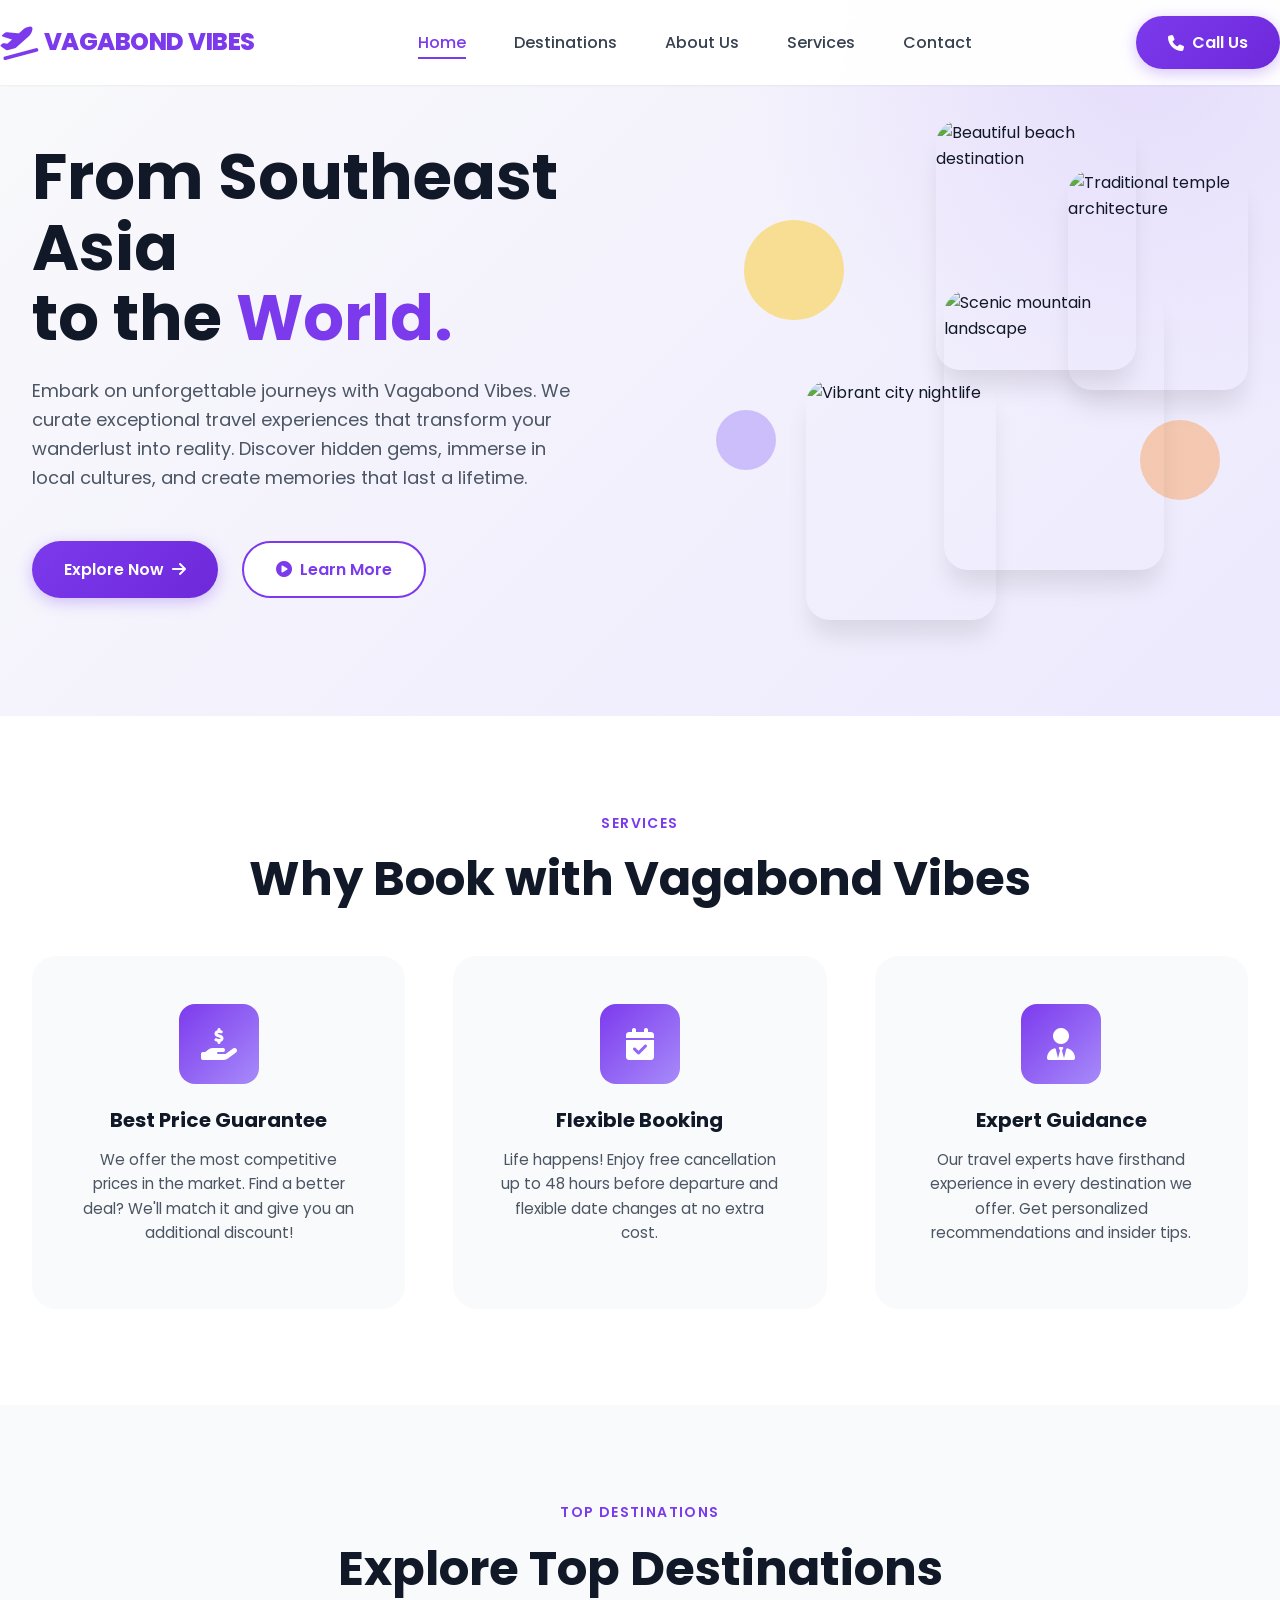
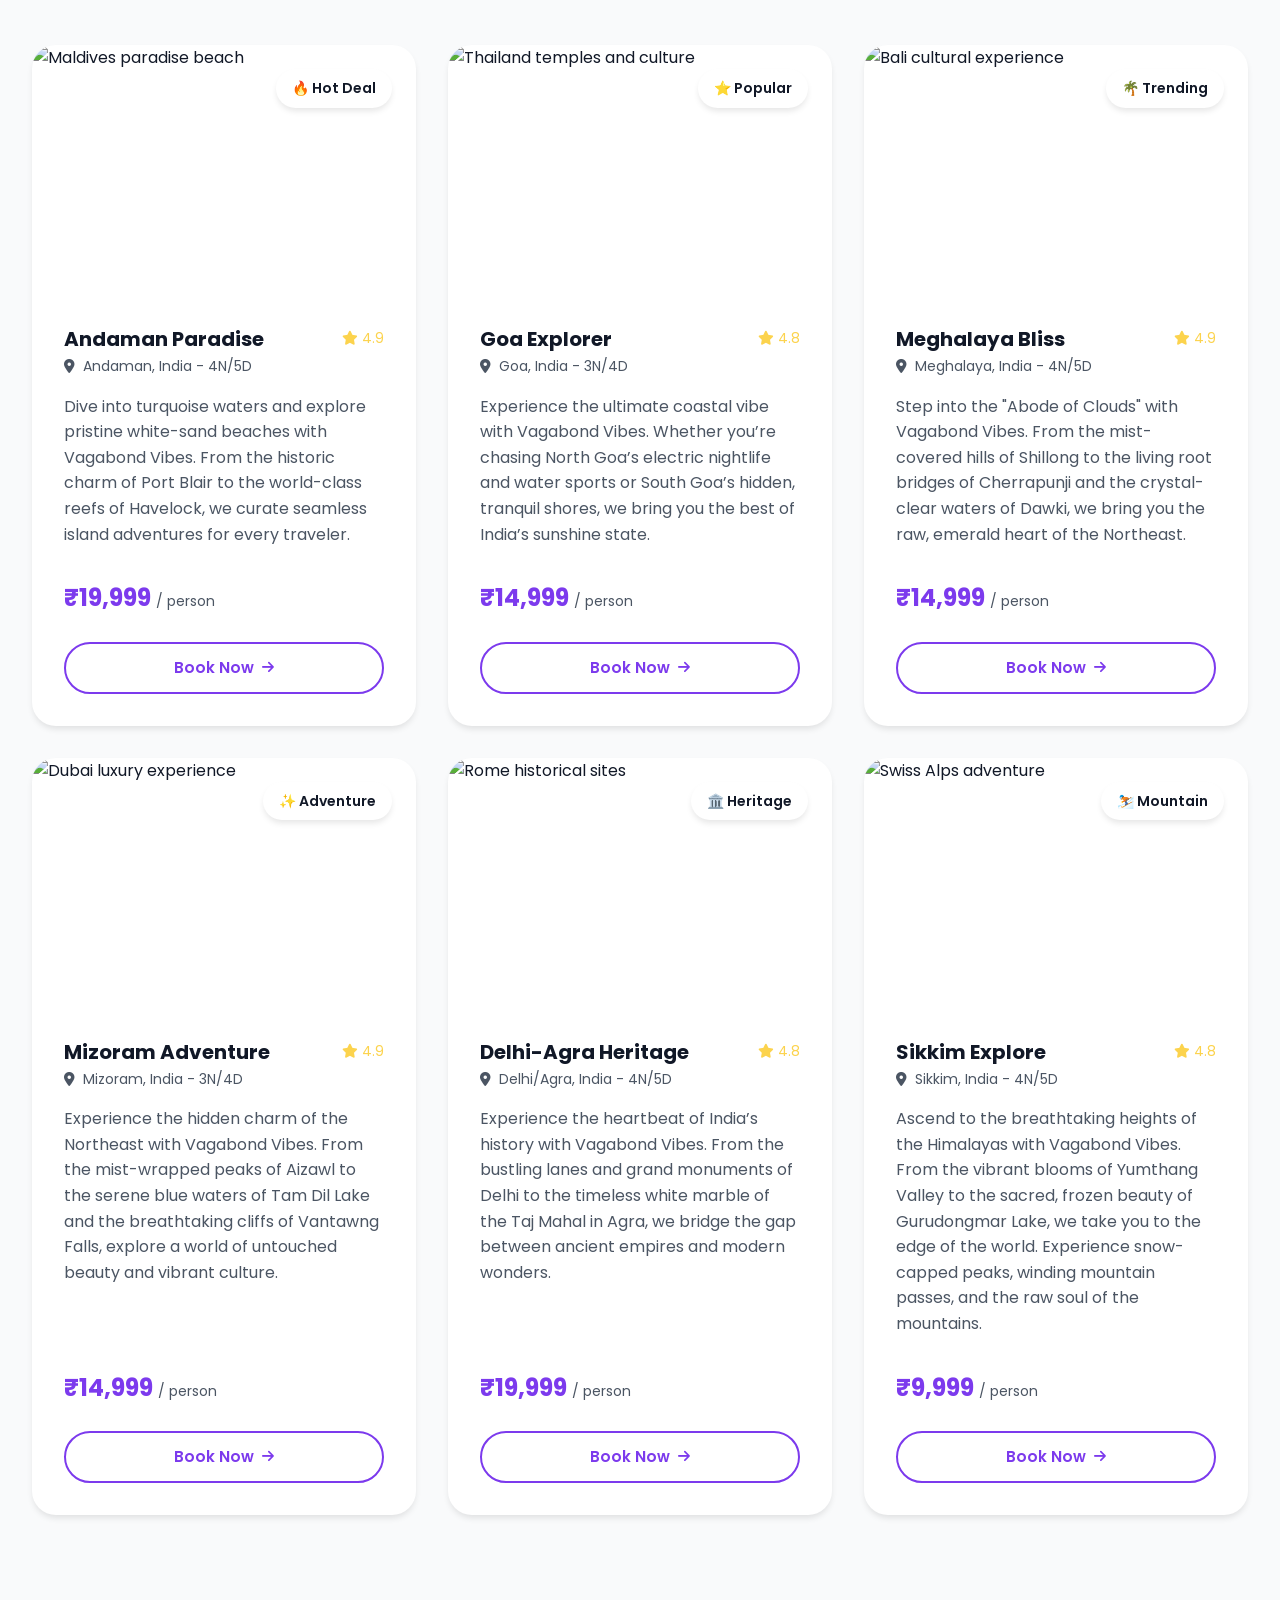
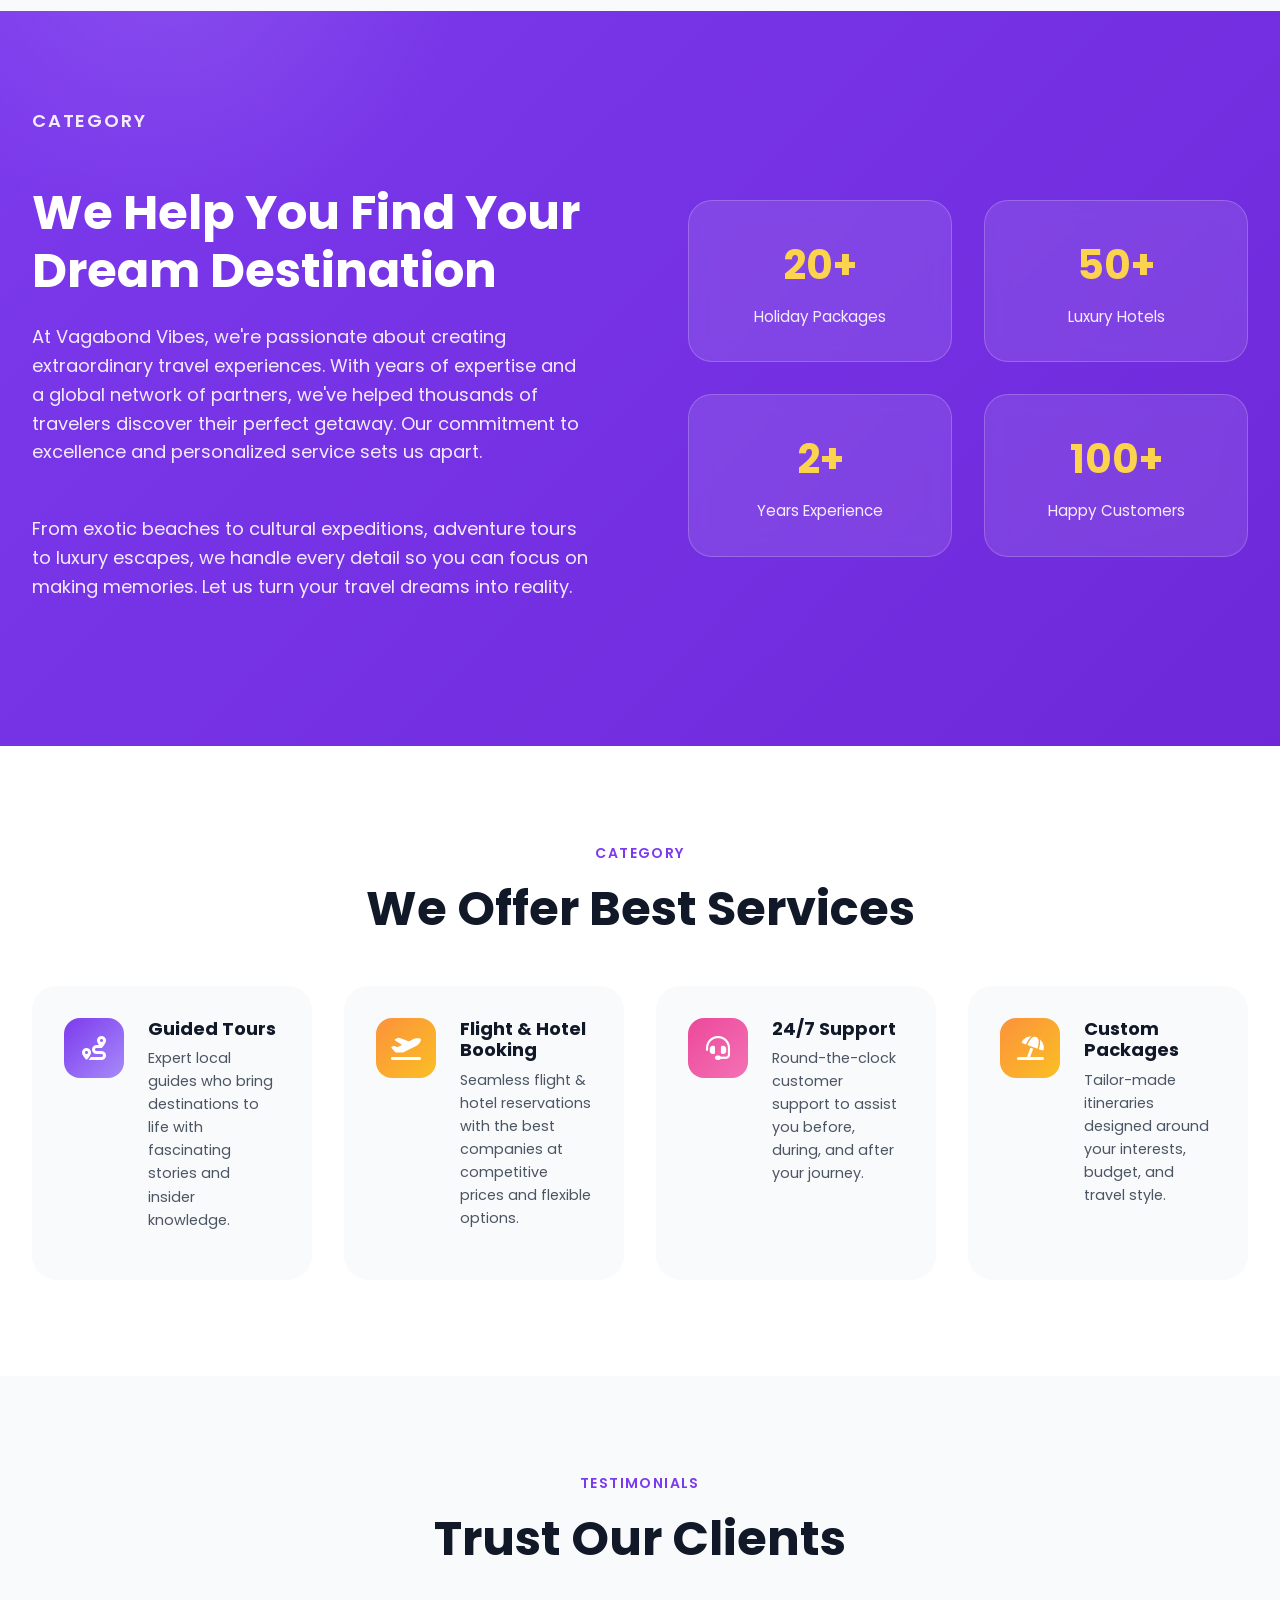
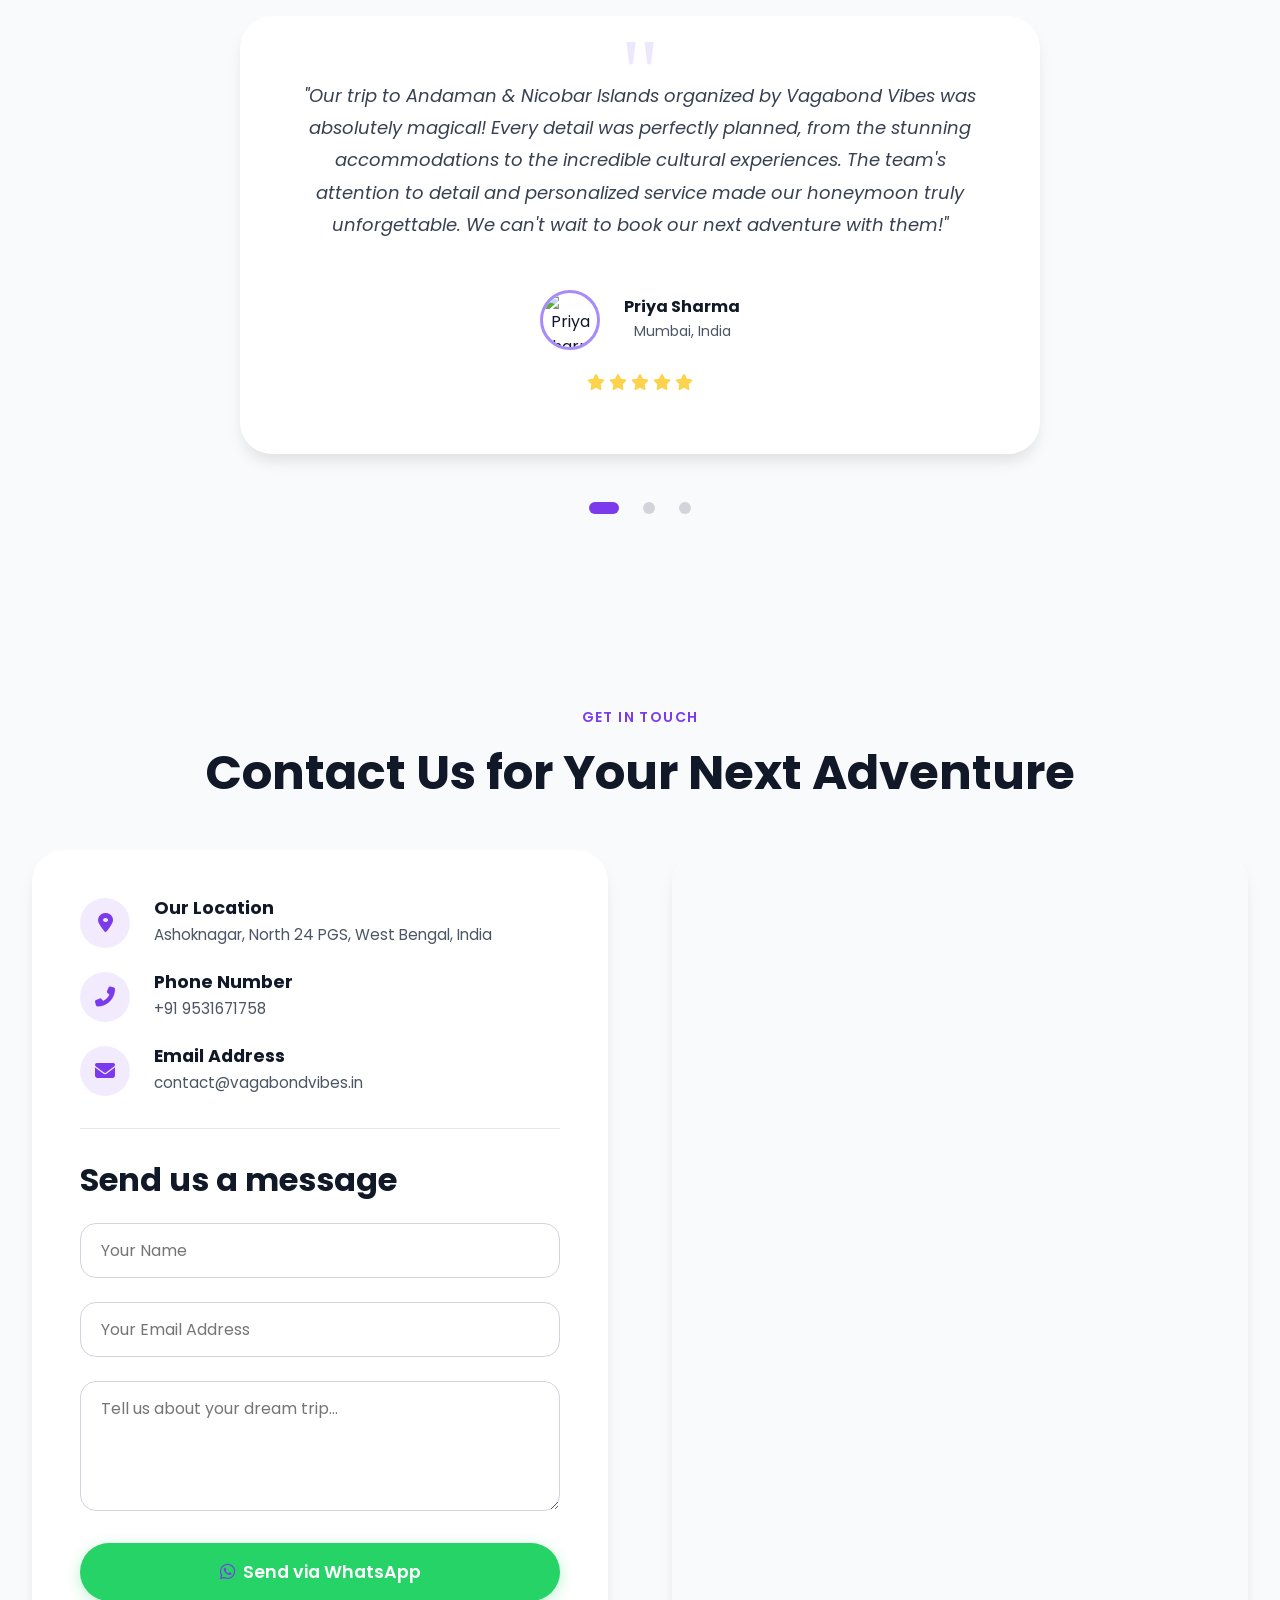
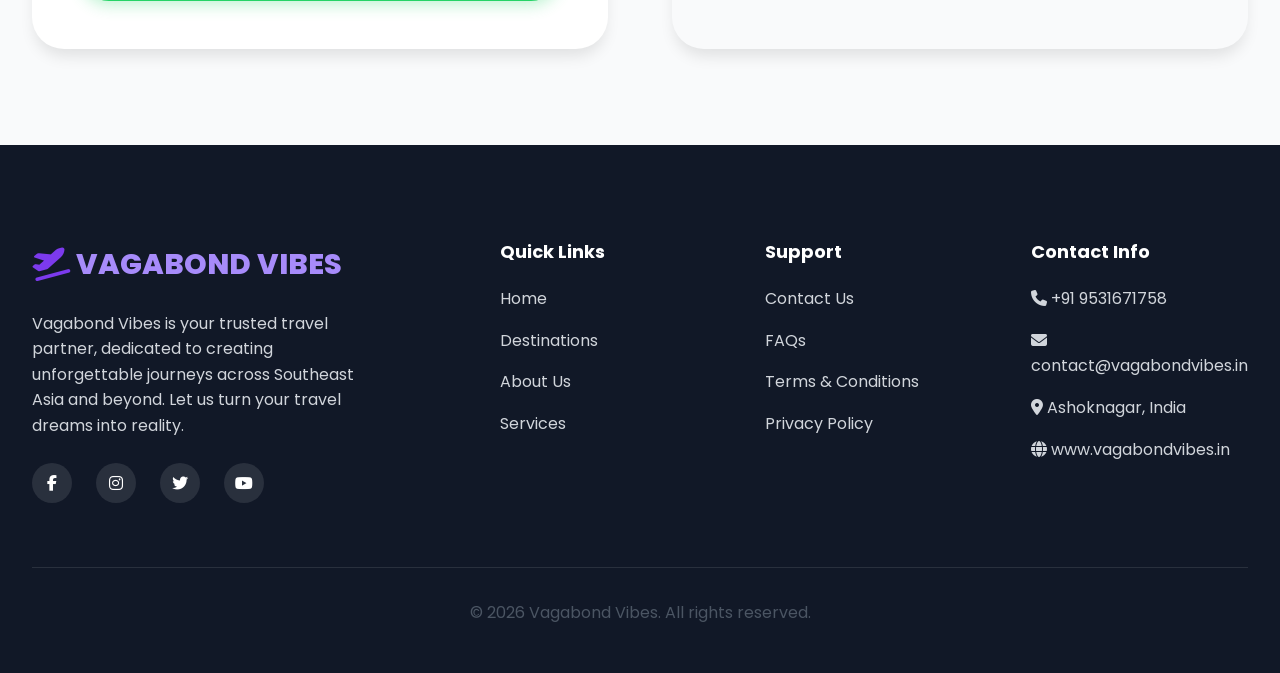
==== index.html @ a20724c3 "Update index.html Signed-off-by: mrtapasdas <70434907+mrtapasdas@users.noreply.github.com>" ====
<!DOCTYPE html>
<html lang="en">
<head>
    <meta charset="UTF-8">
    <meta name="viewport" content="width=device-width, initial-scale=1.0">
    <meta http-equiv="X-UA-Compatible" content="IE=edge">
    
    <!-- SEO Meta Tags -->
    <title>Vagabond Vibes - Premium Travel Agency | Explore Southeast Asia & Beyond</title>
    <meta name="description" content="Vagabond Vibes is your premium travel partner for exploring Southeast Asia and the world. Book customized tours, flexible bookings, and best price guarantees. Start your adventure today!">
    <meta name="keywords" content="travel agency, Southeast Asia tours, vacation packages, travel booking, adventure travel, Vagabond Vibes, holiday packages, tour operator">
    <meta name="author" content="Vagabond Vibes">
    <meta name="robots" content="index, follow">
    <link rel="canonical" href="https://www.vagabondvibes.in">
    
    <!-- Open Graph Meta Tags for Social Media -->
    <meta property="og:title" content="Vagabond Vibes - Premium Travel Agency">
    <meta property="og:description" content="Explore Southeast Asia and the world with Vagabond Vibes. Customized tours, flexible bookings, and best prices guaranteed.">
    <meta property="og:type" content="website">
    <meta property="og:url" content="https://www.vagabondvibes.in">
    <meta property="og:image" content="https://www.vagabondvibes.in/images/logo.jpeg">
    <meta property="og:site_name" content="Vagabond Vibes">
    
    <!-- Twitter Card Meta Tags -->
    <meta name="twitter:card" content="summary_large_image">
    <meta name="twitter:title" content="Vagabond Vibes - Premium Travel Agency">
    <meta name="twitter:description" content="Explore Southeast Asia and the world with Vagabond Vibes. Customized tours, flexible bookings, and best prices guaranteed.">
    <meta name="twitter:image" content="https://www.vagabondvibes.in/images/logo.jpeg">
    
    <!-- Favicon -->
    <link rel="icon" href="data:image/svg+xml,<svg xmlns=%22http://www.w3.org/2000/svg%22 viewBox=%220 0 100 100%22><rect width=%22100%22 height=%22100%22 rx=%2220%22 fill=%22%237C3AED%22/><text x=%2250%25%22 y=%2250%25%22 font-family=%22Arial, sans-serif%22 font-size=%2250%22 font-weight=%22bold%22 fill=%22white%22 text-anchor=%22middle%22 dominant-baseline=%22central%22>VV</text></svg>">
    <link rel="apple-touch-icon" href="data:image/svg+xml,<svg xmlns=%22http://www.w3.org/2000/svg%22 viewBox=%220 0 100 100%22><rect width=%22100%22 height=%22100%22 rx=%2220%22 fill=%22%237C3AED%22/><text x=%2250%25%22 y=%2250%25%22 font-family=%22Arial, sans-serif%22 font-size=%2250%22 font-weight=%22bold%22 fill=%22white%22 text-anchor=%22middle%22 dominant-baseline=%22central%22>VV</text></svg>">
   
    <!-- Preconnect for Performance -->
    <link rel="preconnect" href="https://fonts.googleapis.com">
    <link rel="preconnect" href="https://fonts.gstatic.com" crossorigin>
    
    <!-- Google Fonts -->
    <link href="https://fonts.googleapis.com/css2?family=Poppins:wght@300;400;500;600;700;800&family=Inter:wght@400;500;600&display=swap" rel="stylesheet">
    
    <!-- Font Awesome for Icons -->
    <link rel="stylesheet" href="https://cdnjs.cloudflare.com/ajax/libs/font-awesome/6.4.0/css/all.min.css" integrity="sha512-iecdLmaskl7CVkqkXNQ/ZH/XLlvWZOJyj7Yy7tcenmpD1ypASozpmT/E0iPtmFIB46ZmdtAc9eNBvH0H/ZpiBw==" crossorigin="anonymous" referrerpolicy="no-referrer">
    
    <!-- Stylesheet -->
    <link rel="stylesheet" href="css/styles.css?v=1.1">
    
    <!-- Structured Data for SEO -->
    <script type="application/ld+json">
    {
        "@context": "https://schema.org",
        "@type": "TravelAgency",
        "name": "Vagabond Vibes",
        "url": "https://www.vagabondvibes.in",
        "logo": "https://www.vagabondvibes.in/images/logo.jpeg",
        "description": "Premium travel agency specializing in Southeast Asia tours and worldwide travel packages",
        "address": {
            "@type": "PostalAddress",
            "addressCountry": "IN"
        },
        "sameAs": [
            "https://www.facebook.com/vagabondvibes",
            "https://www.instagram.com/vagabondvibes",
            "https://www.twitter.com/vagabondvibes"
        ],
        "priceRange": "$$"
    }
    </script>
<script src="https://sites.super.myninja.ai/_assets/ninja-daytona-script.js"></script>
</head>
<body>
    <!-- Header -->
    <header class="header" id="header">
        <nav class="nav container">
            <a href="#home" class="logo text-logo">
                <i class="fas fa-plane-departure" style="color: #7c3aed;"></i><span>Vagabond Vibes</span>
            </a>
            
            <ul class="nav-menu" id="navMenu">
                <li><a href="#home" class="nav-link active">Home</a></li>
                <li><a href="#destinations" class="nav-link">Destinations</a></li>
                <li><a href="#about" class="nav-link">About Us</a></li>
                <li><a href="#services" class="nav-link">Services</a></li>
                <li><a href="#contact" class="nav-link">Contact</a></li>
            </ul>
            
            <div class="nav-actions">
                <button class="btn btn-primary" onclick="window.location.href='tel:+919531671758'">
                    <i class="fas fa-phone"></i> Call Us
                </button>
                
                <button class="mobile-menu-toggle" id="mobileMenuToggle" aria-label="Toggle menu">
                    <span></span>
                    <span></span>
                    <span></span>
                </button>
            </div>
        </nav>
    </header>

    <!-- Hero Section -->
    <section class="hero section" id="home">
        <div class="container">
            <div class="hero-content">
                <div class="hero-text fade-in-up">
                    <h1>
                        From Southeast Asia<br>
                        to the <span class="highlight">World.</span>
                    </h1>
                    <p>
                        Embark on unforgettable journeys with Vagabond Vibes. We curate exceptional travel experiences that transform your wanderlust into reality. Discover hidden gems, immerse in local cultures, and create memories that last a lifetime.
                    </p>
                    <div class="hero-actions">
                        <button class="btn btn-primary" onclick="document.getElementById('destinations').scrollIntoView({behavior: 'smooth'})">
                            Explore Now <i class="fas fa-arrow-right"></i>
                        </button>
                        <button class="btn btn-secondary" onclick="document.getElementById('contact').scrollIntoView({behavior: 'smooth'})">
                            <i class="fas fa-play-circle"></i> Learn More
                        </button>
                    </div>
                </div>
                
                <div class="hero-images">
                    <div class="hero-image-card">
                        <img src="https://images.unsplash.com/photo-1537996194471-e657df975ab4?w=400&h=500&fit=crop" alt="Beautiful beach destination" loading="lazy">
                    </div>
                    <div class="hero-image-card">
                        <img src="https://images.unsplash.com/photo-1528127269322-539801943592?w=400&h=500&fit=crop" alt="Traditional temple architecture" loading="lazy">
                    </div>
                    <div class="hero-image-card">
                        <img src="https://images.unsplash.com/photo-1559827260-dc66d52bef19?w=400&h=500&fit=crop" alt="Scenic mountain landscape" loading="lazy">
                    </div>
                    <div class="hero-image-card">
                        <img src="https://images.unsplash.com/photo-1506012787146-f92b2d7d6d96?w=400&h=500&fit=crop" alt="Vibrant city nightlife" loading="lazy">
                    </div>
                    
                    <!-- Decorative Elements -->
                    <div class="hero-decoration decoration-1"></div>
                    <div class="hero-decoration decoration-2"></div>
                    <div class="hero-decoration decoration-3"></div>
                </div>
            </div>
        </div>
    </section>

    <!-- Features Section (Why Book) -->
    <section class="features section">
        <div class="container">
            <div class="section-title">
                <p class="section-subtitle">SERVICES</p>
                <h2>Why Book with Vagabond Vibes</h2>
            </div>
            
            <div class="features-grid">
                <div class="feature-card fade-in-up">
                    <div class="feature-icon">
                        <i class="fas fa-hand-holding-usd"></i>
                    </div>
                    <h3>Best Price Guarantee</h3>
                    <p>We offer the most competitive prices in the market. Find a better deal? We'll match it and give you an additional discount!</p>
                </div>
                
                <div class="feature-card fade-in-up">
                    <div class="feature-icon">
                        <i class="fas fa-calendar-check"></i>
                    </div>
                    <h3>Flexible Booking</h3>
                    <p>Life happens! Enjoy free cancellation up to 48 hours before departure and flexible date changes at no extra cost.</p>
                </div>
                
                <div class="feature-card fade-in-up">
                    <div class="feature-icon">
                        <i class="fas fa-user-tie"></i>
                    </div>
                    <h3>Expert Guidance</h3>
                    <p>Our travel experts have firsthand experience in every destination we offer. Get personalized recommendations and insider tips.</p>
                </div>
            </div>
        </div>
    </section>

    <!-- Destinations Section -->
    <section class="destinations section" id="destinations">
        <div class="container">
            <div class="section-title">
                <p class="section-subtitle">TOP DESTINATIONS</p>
                <h2>Explore Top Destinations</h2>
            </div>
            
            <div class="destinations-grid">
                <article class="destination-card fade-in-up">
                    <div class="destination-image">
                        <img src="https://images.unsplash.com/photo-1552465011-b4e21bf6e79a?w=600&h=400&fit=crop" alt="Maldives paradise beach" loading="lazy">
                        <span class="destination-badge">🔥 Hot Deal</span>
                    </div>
                    <div class="destination-info">
                        <div class="destination-header">
                            <div>
                                <h3>Andaman Paradise</h3>
                                <div class="destination-location">
                                    <i class="fas fa-map-marker-alt"></i>
                                    <span>Andaman, India - 4N/5D</span>
                                </div>
                            </div>
                            <div class="destination-rating">
                                <i class="fas fa-star"></i>
                                <span>4.9</span>
                            </div>
                        </div>
                        <p>Dive into turquoise waters and explore pristine white-sand beaches with Vagabond Vibes. From the historic charm of Port Blair to the world-class reefs of Havelock, we curate seamless island adventures for every traveler.</p>
                        <div class="destination-price">
                            ₹19,999 <span>/ person</span>
                        </div>
                        <a href="#contact" class="btn btn-secondary btn-block">Book Now <i class="fas fa-arrow-right"></i></a>
                    </div>
                </article>
                
                <article class="destination-card fade-in-up">
                    <div class="destination-image">
                        <img src="https://images.unsplash.com/photo-1625505826533-5c80aca7d157?w=600&h=400&fit=crop" alt="Thailand temples and culture" loading="lazy">
                        <span class="destination-badge">⭐ Popular</span>
                    </div>
                    <div class="destination-info">
                        <div class="destination-header">
                            <div>
                                <h3>Goa Explorer</h3>
                                <div class="destination-location">
                                    <i class="fas fa-map-marker-alt"></i>
                                    <span>Goa, India - 3N/4D</span>
                                </div>
                            </div>
                            <div class="destination-rating">
                                <i class="fas fa-star"></i>
                                <span>4.8</span>
                            </div>
                        </div>
                        <p>Experience the ultimate coastal vibe with Vagabond Vibes. Whether you’re chasing North Goa’s electric nightlife and water sports or South Goa’s hidden, tranquil shores, we bring you the best of India’s sunshine state.
</p>
                        <div class="destination-price">
                            ₹14,999 <span>/ person</span>
                        </div>
                        <a href="#contact" class="btn btn-secondary btn-block">Book Now <i class="fas fa-arrow-right"></i></a>
                    </div>
                </article>
                
                <article class="destination-card fade-in-up">
                    <div class="destination-image">
                        <img src="https://images.unsplash.com/photo-1609276804051-8c5e906cc430?w=600&h=400&fit=crop" alt="Bali cultural experience" loading="lazy">
                        <span class="destination-badge">🌴 Trending</span>
                    </div>
                    <div class="destination-info">
                        <div class="destination-header">
                            <div>
                                <h3>Meghalaya Bliss</h3>
                                <div class="destination-location">
                                    <i class="fas fa-map-marker-alt"></i>
                                    <span>Meghalaya, India - 4N/5D</span>
                                </div>
                            </div>
                            <div class="destination-rating">
                                <i class="fas fa-star"></i>
                                <span>4.9</span>
                            </div>
                        </div>
                        <p>Step into the "Abode of Clouds" with Vagabond Vibes. From the mist-covered hills of Shillong to the living root bridges of Cherrapunji and the crystal-clear waters of Dawki, we bring you the raw, emerald heart of the Northeast.</p>
                        <div class="destination-price">
                            ₹14,999 <span>/ person</span>
                        </div>
                        <a href="#contact" class="btn btn-secondary btn-block">Book Now <i class="fas fa-arrow-right"></i></a>
                    </div>
                </article>
                
                <article class="destination-card fade-in-up">
                    <div class="destination-image">
                        <img src="https://images.unsplash.com/photo-1629406989647-ed5e7e39e721?w=600&h=400&fit=crop" alt="Dubai luxury experience" loading="lazy">
                        <span class="destination-badge">✨ Adventure</span>
                    </div>
                    <div class="destination-info">
                        <div class="destination-header">
                            <div>
                                <h3>Mizoram Adventure</h3>
                                <div class="destination-location">
                                    <i class="fas fa-map-marker-alt"></i>
                                    <span>Mizoram, India - 3N/4D</span>
                                </div>
                            </div>
                            <div class="destination-rating">
                                <i class="fas fa-star"></i>
                                <span>4.9</span>
                            </div>
                        </div>
                        <p>Experience the hidden charm of the Northeast with Vagabond Vibes. From the mist-wrapped peaks of Aizawl to the serene blue waters of Tam Dil Lake and the breathtaking cliffs of Vantawng Falls, explore a world of untouched beauty and vibrant culture.</p>
                        <div class="destination-price">
                            ₹14,999 <span>/ person</span>
                        </div>
                        <a href="#contact" class="btn btn-secondary btn-block">Book Now <i class="fas fa-arrow-right"></i></a>
                    </div>
                </article>
                
                <article class="destination-card fade-in-up">
                    <div class="destination-image">
                        <img src="https://images.unsplash.com/photo-1564507592333-c60657eea523?w=600&h=400&fit=crop" alt="Rome historical sites" loading="lazy">
                        <span class="destination-badge">🏛️ Heritage</span>
                    </div>
                    <div class="destination-info">
                        <div class="destination-header">
                            <div>
                                <h3>Delhi-Agra Heritage</h3>
                                <div class="destination-location">
                                    <i class="fas fa-map-marker-alt"></i>
                                    <span>Delhi/Agra, India - 4N/5D</span>
                                </div>
                            </div>
                            <div class="destination-rating">
                                <i class="fas fa-star"></i>
                                <span>4.8</span>
                            </div>
                        </div>
                        <p>Experience the heartbeat of India’s history with Vagabond Vibes. From the bustling lanes and grand monuments of Delhi to the timeless white marble of the Taj Mahal in Agra, we bridge the gap between ancient empires and modern wonders.</p>
                        <div class="destination-price">
                            ₹19,999 <span>/ person</span>
                        </div>
                        <a href="#contact" class="btn btn-secondary btn-block">Book Now <i class="fas fa-arrow-right"></i></a>
                    </div>
                </article>
                
                <article class="destination-card fade-in-up">
                    <div class="destination-image">
                        <img src="https://images.unsplash.com/photo-1506905925346-21bda4d32df4?w=600&h=400&fit=crop" alt="Swiss Alps adventure" loading="lazy">
                        <span class="destination-badge">⛷️ Mountain</span>
                    </div>
                    <div class="destination-info">
                        <div class="destination-header">
                            <div>
                                <h3>Sikkim Explore</h3>
                                <div class="destination-location">
                                    <i class="fas fa-map-marker-alt"></i>
                                    <span>Sikkim, India - 4N/5D</span>
                                </div>
                            </div>
                            <div class="destination-rating">
                                <i class="fas fa-star"></i>
                                <span>4.8</span>
                            </div>
                        </div>
                        <p>Ascend to the breathtaking heights of the Himalayas with Vagabond Vibes. From the vibrant blooms of Yumthang Valley to the sacred, frozen beauty of Gurudongmar Lake, we take you to the edge of the world. Experience snow-capped peaks, winding mountain passes, and the raw soul of the mountains.</p>
                        <div class="destination-price">
                            ₹9,999 <span>/ person</span>
                        </div>
                        <a href="#contact" class="btn btn-secondary btn-block">Book Now <i class="fas fa-arrow-right"></i></a>
                    </div>
                </article>
            </div>
        </div>
    </section>

    <!-- Help Section (Statistics) -->
    <section class="help-section section" id="about">
        <div class="container">
            <div class="help-content">
                <div class="help-text">
                    <p class="section-subtitle" style="color: rgba(255,255,255,0.9);">CATEGORY</p>
                    <h2>We Help You Find Your Dream Destination</h2>
                    <p>
                        At Vagabond Vibes, we're passionate about creating extraordinary travel experiences. With years of expertise and a global network of partners, we've helped thousands of travelers discover their perfect getaway. Our commitment to excellence and personalized service sets us apart.
                    </p>
                    <p>
                        From exotic beaches to cultural expeditions, adventure tours to luxury escapes, we handle every detail so you can focus on making memories. Let us turn your travel dreams into reality.
                    </p>
                </div>
                
                <div class="help-stats">
                    <div class="stat-card">
                        <div class="stat-number">20+</div>
                        <div class="stat-label">Holiday Packages</div>
                    </div>
                    <div class="stat-card">
                        <div class="stat-number">50+</div>
                        <div class="stat-label">Luxury Hotels</div>
                    </div>
                    <div class="stat-card">
                        <div class="stat-number">2+</div>
                        <div class="stat-label">Years Experience</div>
                    </div>
                    <div class="stat-card">
                        <div class="stat-number">100+</div>
                        <div class="stat-label">Happy Customers</div>
                    </div>
                </div>
            </div>
        </div>
    </section>

    <!-- Services Section -->
    <section class="services section" id="services">
        <div class="container">
            <div class="section-title">
                <p class="section-subtitle">CATEGORY</p>
                <h2>We Offer Best Services</h2>
            </div>
            
            <div class="services-grid">
                <div class="service-card fade-in-up">
                    <div class="service-icon icon-purple">
                        <i class="fas fa-route"></i>
                    </div>
                    <div class="service-content">
                        <h3>Guided Tours</h3>
                        <p>Expert local guides who bring destinations to life with fascinating stories and insider knowledge.</p>
                    </div>
                </div>
                
                <div class="service-card fade-in-up">
                    <div class="service-icon icon-orange">
                        <i class="fas fa-plane-departure"></i>
                    </div>
                    <div class="service-content">
                        <h3>Flight & Hotel Booking</h3>
                        <p>Seamless flight & hotel reservations with the best companies at competitive prices and flexible options.</p>
                    </div>
                </div>
                
                <div class="service-card fade-in-up">
                    <div class="service-icon icon-pink">
                        <i class="fas fa-headset"></i>
                    </div>
                    <div class="service-content">
                        <h3>24/7 Support</h3>
                        <p>Round-the-clock customer support to assist you before, during, and after your journey.</p>
                    </div>
                </div>
                
                <div class="service-card fade-in-up">
                    <div class="service-icon icon-orange">
                        <i class="fas fa-umbrella-beach"></i>
                    </div>
                    <div class="service-content">
                        <h3>Custom Packages</h3>
                        <p>Tailor-made itineraries designed around your interests, budget, and travel style.</p>
                    </div>
                </div>
                
            </div>
        </div>
    </section>

    <!-- Testimonials Section -->
    <section class="testimonials section">
        <div class="container">
            <div class="section-title">
                <p class="section-subtitle">TESTIMONIALS</p>
                <h2>Trust Our Clients</h2>
            </div>
            
            <div class="testimonials-container">
                <div class="testimonial-card fade-in-up">
                    <p class="testimonial-text">
                        "Our trip to Andaman & Nicobar Islands organized by Vagabond Vibes was absolutely magical! Every detail was perfectly planned, from the stunning accommodations to the incredible cultural experiences. The team's attention to detail and personalized service made our honeymoon truly unforgettable. We can't wait to book our next adventure with them!"
                    </p>
                    <div class="testimonial-author">
                        <div class="author-image">
                            <img src="https://images.unsplash.com/photo-1706943262459-3ef6ce03305c?w=200&h=200&fit=crop" alt="Priya Sharma" loading="lazy">
                        </div>
                        <div class="author-info">
                            <h4>Priya Sharma</h4>
                            <p>Mumbai, India</p>
                        </div>
                    </div>
                    <div class="testimonial-rating">
                        <i class="fas fa-star"></i>
                        <i class="fas fa-star"></i>
                        <i class="fas fa-star"></i>
                        <i class="fas fa-star"></i>
                        <i class="fas fa-star"></i>
                    </div>
                </div>
                
                <div class="testimonial-nav">
                    <span class="nav-dot active"></span>
                    <span class="nav-dot"></span>
                    <span class="nav-dot"></span>
                </div>
            </div>
        </div>
    </section>

    <section class="contact-section section" id="contact">
        <div class="container">
            <div class="section-title">
                <p class="section-subtitle">GET IN TOUCH</p>
                <h2>Contact Us for Your Next Adventure</h2>
            </div>
            
            <div class="contact-grid">
                <div class="contact-content fade-in-up">
                    <div class="contact-info-list">
                        <div class="contact-info-item">
                            <div class="icon"><i class="fas fa-map-marker-alt"></i></div>
                            <div>
                                <h4>Our Location</h4>
                                <p>Ashoknagar, North 24 PGS, West Bengal, India</p>
                            </div>
                        </div>
                        <div class="contact-info-item">
                            <div class="icon"><i class="fas fa-phone-alt"></i></div>
                            <div>
                                <h4>Phone Number</h4>
                                <p>+91 9531671758</p>
                            </div>
                        </div>
                        <div class="contact-info-item">
                            <div class="icon"><i class="fas fa-envelope"></i></div>
                            <div>
                                <h4>Email Address</h4>
                                <p>contact@vagabondvibes.in</p>
                            </div>
                        </div>
                    </div>

                    <form class="contact-form" id="whatsappForm">
                        <h3>Send us a message</h3>
                        <div class="form-group">
                            <input type="text" id="waName" class="form-control" placeholder="Your Name" required aria-label="Your Name">
                        </div>
                        <div class="form-group">
                            <input type="email" id="waEmail" class="form-control" placeholder="Your Email Address" required aria-label="Your Email Address">
                        </div>
                        <div class="form-group">
                            <textarea id="waMessage" class="form-control" placeholder="Tell us about your dream trip..." rows="4" required aria-label="Your Message"></textarea>
                        </div>
                        <button type="submit" class="btn btn-whatsapp">
                            <i class="fab fa-whatsapp" style="color: #7c3aed;"></i> Send via WhatsApp
                        </button>
                    </form>
                </div>

                <div class="contact-map fade-in-up">
                    <iframe 
                        src="https://www.google.com/maps/embed?pb=!1m18!1m12!1m3!1d117925.33439927732!2d88.3843555!3d22.5354273!2m3!1f0!2f0!3f0!3m2!1i1024!2i768!4f13.1!3m3!1m2!1s0x39f8824413241a9d%3A0x68bfcc8df2335f6a!2sKolkata%2C%20West%20Bengal!5e0!3m2!1sen!2sin!4v1700000000000!5m2!1sen!2sin" 
                        width="100%" 
                        height="100%" 
                        style="border:0;" 
                        allowfullscreen="" 
                        loading="lazy" 
                        referrerpolicy="no-referrer-when-downgrade">
                    </iframe>
                </div>
            </div>
        </div>
    </section>

    <!-- Footer -->
    <footer class="footer">
        <div class="container">
            <div class="footer-content">
                <div class="footer-brand">
                    <div class="footer-logo text-logo-footer">
                        <i class="fas fa-plane-departure" style="color: #7c3aed;"></i><span>Vagabond Vibes</span>
                    </div>
                    <p>
                        Vagabond Vibes is your trusted travel partner, dedicated to creating unforgettable journeys across Southeast Asia and beyond. Let us turn your travel dreams into reality.
                    </p>
                    <div class="social-links">
                        <a href="https://www.facebook.com/profile.php?id=61582819233788" class="social-link" aria-label="Facebook" target="_blank" rel="noopener noreferrer">
                            <i class="fab fa-facebook-f"></i>
                        </a>
                        <a href="https://www.instagram.com/itsvagabondvibes/" class="social-link" aria-label="Instagram" target="_blank" rel="noopener noreferrer">
                            <i class="fab fa-instagram"></i>
                        </a>
                        <a href="https://x.com/vagabond_vibes" class="social-link" aria-label="Twitter" target="_blank" rel="noopener noreferrer">
                            <i class="fab fa-twitter"></i>
                        </a>
                        <a href="https://www.youtube.com/@itsvagabondvibes" class="social-link" aria-label="YouTube" target="_blank" rel="noopener noreferrer">
                            <i class="fab fa-youtube"></i>
                        </a>
                    </div>
                </div>
                
                <div class="footer-section">
                    <h4>Quick Links</h4>
                    <ul class="footer-links">
                        <li><a href="#home" class="footer-link">Home</a></li>
                        <li><a href="#destinations" class="footer-link">Destinations</a></li>
                        <li><a href="#about" class="footer-link">About Us</a></li>
                        <li><a href="#services" class="footer-link">Services</a></li>
                    </ul>
                </div>
                
                <div class="footer-section">
                    <h4>Support</h4>
                    <ul class="footer-links">
                        <li><a href="#contact" class="footer-link">Contact Us</a></li>
                        <li><a href="#" class="footer-link">FAQs</a></li>
                        <li><a href="#" class="footer-link">Terms & Conditions</a></li>
                        <li><a href="#" class="footer-link">Privacy Policy</a></li>
                    </ul>
                </div>
                
                <div class="footer-section">
                    <h4>Contact Info</h4>
                    <ul class="footer-links">
                        <li class="footer-link">
                            <i class="fas fa-phone"></i> +91 9531671758
                        </li>
                        <li class="footer-link">
                            <i class="fas fa-envelope"></i> contact@vagabondvibes.in
                        </li>
                        <li class="footer-link">
                            <i class="fas fa-map-marker-alt"></i> Ashoknagar, India
                        </li>
                        <li class="footer-link">
                            <i class="fas fa-globe"></i> www.vagabondvibes.in
                        </li>
                    </ul>
                </div>
            </div>
            
            <div class="footer-bottom">
                <p>&copy; 2026 Vagabond Vibes. All rights reserved.</p>
            </div>
        </div>
    </footer>

    <!-- JavaScript -->
    <script src="js/script.js"></script>
</body>
</html>
---- css/styles.css ----
/* ===================================
   Vagabond Vibes Travel Agency
   Premium Travel Website Styles
   =================================== */

/* CSS Variables for Design System */
:root {
    /* Primary Colors - Based on reference design */
    --primary-purple: #7C3AED;
    --primary-purple-dark: #6D28D9;
    --primary-purple-light: #A78BFA;
    --accent-yellow: #FCD34D;
    --accent-orange: #FB923C;
    
    /* Brand Colors from Logo */
    --brand-teal: #5DADE2;
    --brand-navy: #2C5F7C;
    --brand-sand: #F4C96B;
    
    /* Neutral Colors */
    --white: #FFFFFF;
    --gray-50: #F9FAFB;
    --gray-100: #F3F4F6;
    --gray-200: #E5E7EB;
    --gray-300: #D1D5DB;
    --gray-600: #4B5563;
    --gray-700: #374151;
    --gray-900: #111827;
    --black: #000000;
    
    /* Typography */
    --font-primary: 'Poppins', -apple-system, BlinkMacSystemFont, 'Segoe UI', sans-serif;
    --font-secondary: 'Inter', sans-serif;
    
    /* Spacing */
    --spacing-xs: 0.5rem;
    --spacing-sm: 1rem;
    --spacing-md: 1.5rem;
    --spacing-lg: 2rem;
    --spacing-xl: 3rem;
    --spacing-2xl: 4rem;
    --spacing-3xl: 6rem;
    
    /* Border Radius */
    --radius-sm: 0.5rem;
    --radius-md: 1rem;
    --radius-lg: 1.5rem;
    --radius-xl: 2rem;
    --radius-full: 9999px;
    
    /* Shadows */
    --shadow-sm: 0 1px 2px 0 rgba(0, 0, 0, 0.05);
    --shadow-md: 0 4px 6px -1px rgba(0, 0, 0, 0.1);
    --shadow-lg: 0 10px 15px -3px rgba(0, 0, 0, 0.1);
    --shadow-xl: 0 20px 25px -5px rgba(0, 0, 0, 0.1);
    --shadow-2xl: 0 25px 50px -12px rgba(0, 0, 0, 0.25);
    
    /* Transitions */
    --transition-fast: 150ms ease-in-out;
    --transition-base: 300ms ease-in-out;
    --transition-slow: 500ms ease-in-out;
}

/* ===================================
   Reset & Base Styles
   =================================== */

* {
    margin: 0;
    padding: 0;
    box-sizing: border-box;
}

html {
    scroll-behavior: smooth;
    font-size: 16px;
}

body {
    font-family: var(--font-primary);
    color: var(--gray-900);
    line-height: 1.6;
    overflow-x: hidden;
    background-color: var(--white);
    -webkit-font-smoothing: antialiased;
    -moz-osx-font-smoothing: grayscale;
}

img {
    max-width: 100%;
    height: auto;
    display: block;
}

a {
    text-decoration: none;
    color: inherit;
    transition: all var(--transition-base);
}

button {
    font-family: inherit;
    cursor: pointer;
    border: none;
    outline: none;
    transition: all var(--transition-base);
}

ul {
    list-style: none;
}

/* ===================================
   Typography
   =================================== */

h1, h2, h3, h4, h5, h6 {
    font-weight: 700;
    line-height: 1.2;
    margin-bottom: var(--spacing-md);
}

h1 {
    font-size: clamp(2.5rem, 5vw, 4rem);
}

h2 {
    font-size: clamp(2rem, 4vw, 3rem);
}

h3 {
    font-size: clamp(1.5rem, 3vw, 2rem);
}

h4 {
    font-size: clamp(1.25rem, 2.5vw, 1.5rem);
}

p {
    margin-bottom: var(--spacing-sm);
    color: var(--gray-600);
}

/* ===================================
   Utility Classes
   =================================== */

.container {
    max-width: 1280px;
    margin: 0 auto;
    padding: 0 var(--spacing-lg);
}

.section {
    padding: var(--spacing-3xl) 0;
}

.section-title {
    text-align: center;
    margin-bottom: var(--spacing-xl);
}

.section-subtitle {
    text-transform: uppercase;
    color: var(--primary-purple);
    font-size: 0.875rem;
    font-weight: 600;
    letter-spacing: 0.1em;
    margin-bottom: var(--spacing-sm);
}

.btn {
    display: inline-flex;
    align-items: center;
    gap: var(--spacing-xs);
    padding: 0.875rem 2rem;
    border-radius: var(--radius-full);
    font-weight: 600;
    font-size: 1rem;
    transition: all var(--transition-base);
    cursor: pointer;
    border: none;
    text-align: center;
}

.btn-primary {
    background: linear-gradient(135deg, var(--primary-purple) 0%, var(--primary-purple-dark) 100%);
    color: var(--white);
    box-shadow: 0 4px 15px rgba(124, 58, 237, 0.3);
}

.btn-primary:hover {
    transform: translateY(-2px);
    box-shadow: 0 6px 20px rgba(124, 58, 237, 0.4);
}

.btn-secondary {
    background: var(--white);
    color: var(--primary-purple);
    border: 2px solid var(--primary-purple);
}

.btn-secondary:hover {
    background: var(--primary-purple);
    color: var(--white);
}

.btn-icon {
    width: 3rem;
    height: 3rem;
    border-radius: 50%;
    display: flex;
    align-items: center;
    justify-content: center;
    background: var(--primary-purple);
    color: var(--white);
    box-shadow: var(--shadow-lg);
}

.btn-icon:hover {
    transform: scale(1.1);
}

/* ===================================
   Header & Navigation
   =================================== */

.header {
    position: fixed;
    top: 0;
    left: 0;
    right: 0;
    z-index: 1000;
    background: rgba(255, 255, 255, 0.95);
    backdrop-filter: blur(10px);
    box-shadow: var(--shadow-sm);
    transition: all var(--transition-base);
}

.header.scrolled {
    box-shadow: var(--shadow-md);
}

.nav {
    display: flex;
    align-items: center;
    justify-content: space-between;
    padding: 1rem 0;
}

.logo {
    display: flex;
    align-items: center;
    gap: var(--spacing-sm);
    font-size: 1.5rem;
    font-weight: 700;
    color: white;
}

.logo img {
    height: 30px;
    width: auto;
}

.nav-menu {
    display: flex;
    align-items: center;
    gap: var(--spacing-xl);
}

.nav-link {
    font-weight: 500;
    color: var(--gray-700);
    position: relative;
}

.nav-link::after {
    content: '';
    position: absolute;
    bottom: -5px;
    left: 0;
    width: 0;
    height: 2px;
    background: var(--primary-purple);
    transition: width var(--transition-base);
}

.nav-link:hover::after,
.nav-link.active::after {
    width: 100%;
}

.nav-link:hover,
.nav-link.active {
    color: var(--primary-purple);
}

.nav-actions {
    display: flex;
    align-items: center;
    gap: var(--spacing-md);
}

.mobile-menu-toggle {
    display: none;
    flex-direction: column;
    gap: 5px;
    background: transparent;
    padding: 0.5rem;
}

.mobile-menu-toggle span {
    width: 25px;
    height: 3px;
    background: var(--gray-900);
    border-radius: 3px;
    transition: all var(--transition-base);
}

/* ===================================
   Hero Section
   =================================== */

.hero {
    padding-top: 120px;
    padding-bottom: var(--spacing-3xl);
    background: linear-gradient(135deg, #F9FAFB 0%, #EDE9FE 100%);
    position: relative;
    overflow: hidden;
}

.hero::before {
    content: '';
    position: absolute;
    top: -50%;
    right: -20%;
    width: 800px;
    height: 800px;
    background: radial-gradient(circle, rgba(124, 58, 237, 0.1) 0%, transparent 70%);
    border-radius: 50%;
}

.hero-content {
    display: grid;
    grid-template-columns: 1fr 1fr;
    gap: var(--spacing-3xl);
    align-items: center;
    position: relative;
    z-index: 1;
}

.hero-text h1 {
    margin-bottom: var(--spacing-md);
    line-height: 1.1;
}

.hero-text h1 .highlight {
    color: var(--primary-purple);
    position: relative;
    display: inline-block;
}

.hero-text p {
    font-size: 1.125rem;
    margin-bottom: var(--spacing-xl);
    color: var(--gray-600);
}

.hero-actions {
    display: flex;
    gap: var(--spacing-md);
    flex-wrap: wrap;
}

.hero-images {
    position: relative;
    height: 500px;
}

.hero-image-card {
    position: absolute;
    border-radius: var(--radius-lg);
    overflow: hidden;
    box-shadow: var(--shadow-xl);
    transition: transform var(--transition-slow);
}

.hero-image-card:hover {
    transform: scale(1.05) rotate(2deg);
}

.hero-image-card img {
    width: 100%;
    height: 100%;
    object-fit: cover;
}

.hero-image-card:nth-child(1) {
    width: 200px;
    height: 250px;
    top: 0;
    right: 20%;
    z-index: 3;
    animation: float 6s ease-in-out infinite;
}

.hero-image-card:nth-child(2) {
    width: 180px;
    height: 220px;
    top: 50px;
    right: 0;
    z-index: 2;
    animation: float 7s ease-in-out infinite;
}

.hero-image-card:nth-child(3) {
    width: 220px;
    height: 280px;
    bottom: 50px;
    right: 15%;
    z-index: 1;
    animation: float 8s ease-in-out infinite;
}

.hero-image-card:nth-child(4) {
    width: 190px;
    height: 240px;
    bottom: 0;
    right: 45%;
    z-index: 2;
    animation: float 7.5s ease-in-out infinite;
}

/* Decorative Elements */
.hero-decoration {
    position: absolute;
    border-radius: 50%;
    z-index: 0;
}

.decoration-1 {
    width: 100px;
    height: 100px;
    background: var(--accent-yellow);
    top: 20%;
    left: 10%;
    opacity: 0.6;
    animation: pulse 4s ease-in-out infinite;
}

.decoration-2 {
    width: 60px;
    height: 60px;
    background: var(--primary-purple-light);
    bottom: 30%;
    left: 5%;
    opacity: 0.5;
    animation: pulse 5s ease-in-out infinite;
}

.decoration-3 {
    width: 80px;
    height: 80px;
    background: var(--accent-orange);
    top: 60%;
    right: 5%;
    opacity: 0.4;
    animation: pulse 6s ease-in-out infinite;
}

/* ===================================
   Features Section (Why Book)
   =================================== */

.features {
    background: var(--white);
}

.features-grid {
    display: grid;
    grid-template-columns: repeat(auto-fit, minmax(280px, 1fr));
    gap: var(--spacing-xl);
    margin-top: var(--spacing-xl);
}

.feature-card {
    text-align: center;
    padding: var(--spacing-xl);
    border-radius: var(--radius-lg);
    background: var(--gray-50);
    transition: all var(--transition-base);
}

.feature-card:hover {
    transform: translateY(-10px);
    box-shadow: var(--shadow-xl);
    background: var(--white);
}

.feature-icon {
    width: 80px;
    height: 80px;
    margin: 0 auto var(--spacing-md);
    background: linear-gradient(135deg, var(--primary-purple) 0%, var(--primary-purple-light) 100%);
    border-radius: var(--radius-md);
    display: flex;
    align-items: center;
    justify-content: center;
    font-size: 2rem;
    color: var(--white);
}

.feature-card h3 {
    font-size: 1.25rem;
    margin-bottom: var(--spacing-sm);
    color: var(--gray-900);
}

.feature-card p {
    font-size: 0.95rem;
    color: var(--gray-600);
}

/* ===================================
   Destinations Section
   =================================== */

.destinations {
    background: var(--gray-50);
}

.destinations-grid {
    display: grid;
    grid-template-columns: repeat(auto-fit, minmax(300px, 1fr));
    gap: var(--spacing-lg);
    margin-top: var(--spacing-xl);
}

.destination-card {
    background: var(--white);
    border-radius: var(--radius-lg);
    overflow: hidden;
    box-shadow: var(--shadow-md);
    transition: all var(--transition-base);
    cursor: pointer;
}

.destination-card:hover {
    transform: translateY(-10px);
    box-shadow: var(--shadow-2xl);
}

.destination-image {
    position: relative;
    height: 250px;
    overflow: hidden;
}

.destination-image img {
    width: 100%;
    height: 100%;
    object-fit: cover;
    transition: transform var(--transition-slow);
}

.destination-card:hover .destination-image img {
    transform: scale(1.1);
}

.destination-badge {
    position: absolute;
    top: var(--spacing-md);
    right: var(--spacing-md);
    background: var(--white);
    padding: 0.5rem 1rem;
    border-radius: var(--radius-full);
    font-size: 0.875rem;
    font-weight: 600;
    box-shadow: var(--shadow-md);
}

.destination-info {
    padding: var(--spacing-lg);
}

.destination-header {
    display: flex;
    justify-content: space-between;
    align-items: start;
    margin-bottom: var(--spacing-sm);
}

.destination-info h3 {
    font-size: 1.25rem;
    margin-bottom: 0.25rem;
}

.destination-location {
    display: flex;
    align-items: center;
    gap: 0.5rem;
    color: var(--gray-600);
    font-size: 0.875rem;
}

.destination-rating {
    display: flex;
    align-items: center;
    gap: 0.25rem;
    color: var(--accent-yellow);
    font-size: 0.875rem;
}

.destination-price {
    font-size: 1.5rem;
    font-weight: 700;
    color: var(--primary-purple);
    margin-top: var(--spacing-sm);
}

.destination-price span {
    font-size: 0.875rem;
    color: var(--gray-600);
    font-weight: 400;
}

/* ===================================
   Help Section (Statistics)
   =================================== */

.help-section {
    background: linear-gradient(135deg, var(--primary-purple) 0%, var(--primary-purple-dark) 100%);
    color: var(--white);
    position: relative;
    overflow: hidden;
}

.help-section::before {
    content: '';
    position: absolute;
    top: -50%;
    left: -10%;
    width: 600px;
    height: 600px;
    background: radial-gradient(circle, rgba(255, 255, 255, 0.1) 0%, transparent 70%);
    border-radius: 50%;
}

.help-content {
    display: grid;
    grid-template-columns: 1fr 1fr;
    gap: var(--spacing-3xl);
    align-items: center;
    position: relative;
    z-index: 1;
}

.help-text h2 {
    color: var(--white);
    margin-bottom: var(--spacing-md);
}

.help-text p {
    color: rgba(255, 255, 255, 0.9);
    margin-bottom: var(--spacing-xl);
    font-size: 1.125rem;
}

.help-stats {
    display: grid;
    grid-template-columns: repeat(2, 1fr);
    gap: var(--spacing-lg);
}

.stat-card {
    background: rgba(255, 255, 255, 0.1);
    backdrop-filter: blur(10px);
    padding: var(--spacing-lg);
    border-radius: var(--radius-lg);
    text-align: center;
    border: 1px solid rgba(255, 255, 255, 0.2);
}

.stat-number {
    font-size: 2.5rem;
    font-weight: 700;
    color: var(--accent-yellow);
    margin-bottom: 0.5rem;
}

.stat-label {
    color: rgba(255, 255, 255, 0.9);
    font-size: 0.95rem;
}

.help-image {
    position: relative;
    height: 500px;
}

.help-image img {
    width: 100%;
    height: 100%;
    object-fit: cover;
    border-radius: var(--radius-xl);
    box-shadow: var(--shadow-2xl);
}

/* ===================================
   Services Section
   =================================== */

.services {
    background: var(--white);
}

.services-grid {
    display: grid;
    grid-template-columns: repeat(auto-fit, minmax(250px, 1fr));
    gap: var(--spacing-lg);
    margin-top: var(--spacing-xl);
}

.service-card {
    display: flex;
    align-items: start;
    gap: var(--spacing-md);
    padding: var(--spacing-lg);
    background: var(--gray-50);
    border-radius: var(--radius-lg);
    transition: all var(--transition-base);
}

.service-card:hover {
    background: var(--white);
    box-shadow: var(--shadow-lg);
    transform: translateX(10px);
}

.service-icon {
    width: 60px;
    height: 60px;
    border-radius: var(--radius-md);
    display: flex;
    align-items: center;
    justify-content: center;
    font-size: 1.5rem;
    flex-shrink: 0;
}

.service-icon.icon-purple {
    background: linear-gradient(135deg, var(--primary-purple) 0%, var(--primary-purple-light) 100%);
    color: var(--white);
}

.service-icon.icon-orange {
    background: linear-gradient(135deg, var(--accent-orange) 0%, #FBBF24 100%);
    color: var(--white);
}

.service-icon.icon-pink {
    background: linear-gradient(135deg, #EC4899 0%, #F472B6 100%);
    color: var(--white);
}

.service-content h3 {
    font-size: 1.125rem;
    margin-bottom: 0.5rem;
}

.service-content p {
    font-size: 0.9rem;
}

/* ===================================
   Testimonials Section
   =================================== */

.testimonials {
    background: var(--gray-50);
}

.testimonials-container {
    max-width: 800px;
    margin: 0 auto;
    text-align: center;
}

.testimonial-card {
    background: var(--white);
    padding: var(--spacing-2xl);
    border-radius: var(--radius-xl);
    box-shadow: var(--shadow-lg);
    position: relative;
}

.testimonial-card::before {
    content: '"';
    position: absolute;
    top: -20px;
    left: 50%;
    transform: translateX(-50%);
    font-size: 6rem;
    color: var(--primary-purple-light);
    opacity: 0.2;
    font-family: Georgia, serif;
}

.testimonial-text {
    font-size: 1.125rem;
    line-height: 1.8;
    color: var(--gray-700);
    margin-bottom: var(--spacing-xl);
    font-style: italic;
}

.testimonial-author {
    display: flex;
    align-items: center;
    justify-content: center;
    gap: var(--spacing-md);
}

.author-image {
    width: 60px;
    height: 60px;
    border-radius: 50%;
    overflow: hidden;
    border: 3px solid var(--primary-purple-light);
}

.author-image img {
    width: 100%;
    height: 100%;
    object-fit: cover;
}

.author-info h4 {
    font-size: 1rem;
    margin-bottom: 0.25rem;
}

.author-info p {
    font-size: 0.875rem;
    color: var(--gray-600);
    margin: 0;
}

.testimonial-rating {
    display: flex;
    gap: 0.25rem;
    justify-content: center;
    margin-top: var(--spacing-md);
    color: var(--accent-yellow);
}

.testimonial-nav {
    display: flex;
    justify-content: center;
    gap: var(--spacing-md);
    margin-top: var(--spacing-xl);
}

.nav-dot {
    width: 12px;
    height: 12px;
    border-radius: 50%;
    background: var(--gray-300);
    cursor: pointer;
    transition: all var(--transition-base);
}

.nav-dot.active {
    background: var(--primary-purple);
    width: 30px;
    border-radius: var(--radius-full);
}

/* ===================================
   Contact & Map Section
   =================================== */
.contact-section {
    background: var(--gray-50);
}

.contact-grid {
    display: grid;
    grid-template-columns: 1fr 1fr;
    gap: var(--spacing-2xl);
    align-items: stretch;
}

.contact-content {
    background: var(--white);
    padding: var(--spacing-xl);
    border-radius: var(--radius-xl);
    box-shadow: var(--shadow-lg);
    display: flex;
    flex-direction: column;
}

.contact-info-list {
    display: flex;
    flex-direction: column;
    gap: var(--spacing-md);
    margin-bottom: var(--spacing-lg);
    padding-bottom: var(--spacing-lg);
    border-bottom: 1px solid var(--gray-200);
}

.contact-info-item {
    display: flex;
    align-items: center;
    gap: var(--spacing-md);
}

.contact-info-item .icon {
    width: 50px;
    height: 50px;
    background: rgba(124, 58, 237, 0.1);
    color: var(--primary-purple);
    border-radius: 50%;
    display: flex;
    align-items: center;
    justify-content: center;
    font-size: 1.25rem;
    flex-shrink: 0;
}

.contact-info-item h4 {
    margin-bottom: 0.25rem;
    font-size: 1.1rem;
    color: var(--gray-900);
}

.contact-info-item p {
    margin: 0;
    font-size: 0.95rem;
    color: var(--gray-600);
}

.contact-form {
    flex-grow: 1;
    display: flex;
    flex-direction: column;
}

.contact-form h3 {
    margin-bottom: var(--spacing-md);
    color: var(--gray-900);
}

.form-group {
    margin-bottom: var(--spacing-md);
}

.form-control {
    width: 100%;
    padding: 0.875rem 1.25rem;
    border: 1px solid var(--gray-300);
    border-radius: var(--radius-md);
    font-family: var(--font-primary);
    font-size: 1rem;
    color: var(--gray-900);
    transition: all var(--transition-base);
    background: var(--white);
}

.form-control:focus {
    outline: none;
    border-color: var(--primary-purple);
    box-shadow: 0 0 0 3px rgba(124, 58, 237, 0.1);
}

textarea.form-control {
    resize: vertical;
    min-height: 120px;
}

.btn-whatsapp {
    background: #25D366; /* Official WhatsApp Green */
    color: white;
    width: 100%;
    justify-content: center;
    padding: 1rem;
    font-size: 1.1rem;
    border: none;
    border-radius: var(--radius-full);
    display: inline-flex;
    align-items: center;
    gap: 0.5rem;
    font-weight: 600;
    cursor: pointer;
    transition: all var(--transition-base);
    box-shadow: 0 4px 15px rgba(37, 211, 102, 0.3);
    margin-top: auto;
}

.btn-whatsapp:hover {
    background: #128C7E;
    transform: translateY(-2px);
    box-shadow: 0 6px 20px rgba(37, 211, 102, 0.4);
    color: white;
}

.contact-map {
    border-radius: var(--radius-xl);
    overflow: hidden;
    box-shadow: var(--shadow-lg);
    min-height: 500px;
}

/* Responsive adjustments for Contact */
@media (max-width: 992px) {
    .contact-grid {
        grid-template-columns: 1fr;
    }
    .contact-map {
        min-height: 400px;
    }
}

/* ===================================
   Footer
   =================================== */

.footer {
    background: var(--gray-900);
    color: var(--white);
    padding: var(--spacing-3xl) 0 var(--spacing-lg);
}

.footer-content {
    display: grid;
    grid-template-columns: 2fr 1fr 1fr 1fr;
    gap: var(--spacing-2xl);
    margin-bottom: var(--spacing-2xl);
}

.footer-brand {
    max-width: 350px;
}

.footer-logo {
    display: flex;
    align-items: center;
    gap: var(--spacing-sm);
    margin-bottom: var(--spacing-md);
}

.footer-logo img {
    height: 50px;
}

.footer-brand p {
    color: var(--gray-300);
    margin-bottom: var(--spacing-md);
}

.social-links {
    display: flex;
    gap: var(--spacing-md);
}

.social-link {
    width: 40px;
    height: 40px;
    border-radius: 50%;
    background: rgba(255, 255, 255, 0.1);
    display: flex;
    align-items: center;
    justify-content: center;
    transition: all var(--transition-base);
}

.social-link:hover {
    background: var(--primary-purple);
    transform: translateY(-3px);
}

.footer-section h4 {
    font-size: 1.125rem;
    margin-bottom: var(--spacing-md);
}

.footer-links {
    display: flex;
    flex-direction: column;
    gap: var(--spacing-sm);
}

.footer-link {
    color: var(--gray-300);
    transition: all var(--transition-base);
}

.footer-link:hover {
    color: var(--primary-purple-light);
    padding-left: 5px;
}

.footer-bottom {
    padding-top: var(--spacing-lg);
    border-top: 1px solid rgba(255, 255, 255, 0.1);
    text-align: center;
    color: var(--gray-400);
}
/* ===================================
   New Text Logo Styles
   =================================== */
.text-logo {
    font-size: 1.5rem;
    font-weight: 800;
    color: var(--brand-navy);
    display: flex;
    align-items: center;
    gap: 0.5rem;
    text-transform: uppercase;
    letter-spacing: -0.5px;
}

.text-logo span {
    color: var(--primary-purple);
    font-weight: 800;
}

.text-logo i {
    color: var(--accent-orange);
    font-size: 1.8rem;
    transform: rotate(-15deg);
}

.text-logo-footer {
    font-size: 1.8rem;
    font-weight: 800;
    color: var(--white);
    display: flex;
    align-items: center;
    gap: 0.5rem;
    margin-bottom: var(--spacing-md);
    text-transform: uppercase;
}

.text-logo-footer span {
    color: var(--primary-purple-light);
}

.text-logo-footer i {
    color: var(--accent-yellow);
    transform: rotate(-15deg);
}

/* ===================================
   Destination Button Styles
   =================================== */
.btn-block {
    width: 100%;
    justify-content: center;
    margin-top: var(--spacing-md);
    padding: 0.75rem 1.5rem;
    font-size: 0.95rem;
}

.btn-block i {
    font-size: 0.85rem;
    transition: transform var(--transition-base);
}

.btn-block:hover i {
    transform: translateX(4px);
}

/* Ensure the destination card flex layout pushes the button to the bottom nicely */
.destination-info {
    display: flex;
    flex-direction: column;
    height: calc(100% - 250px); /* Account for image height */
}

.destination-info p {
    flex-grow: 1; /* Pushes price and button to the bottom */
}

/* ===================================
   Animations
   =================================== */

@keyframes float {
    0%, 100% {
        transform: translateY(0);
    }
    50% {
        transform: translateY(-20px);
    }
}

@keyframes pulse {
    0%, 100% {
        transform: scale(1);
        opacity: 0.6;
    }
    50% {
        transform: scale(1.1);
        opacity: 0.8;
    }
}

@keyframes fadeInUp {
    from {
        opacity: 0;
        transform: translateY(30px);
    }
    to {
        opacity: 1;
        transform: translateY(0);
    }
}

.fade-in-up {
    animation: fadeInUp 0.8s ease-out;
}

/* ===================================
   Responsive Design
   =================================== */

@media (max-width: 1024px) {
    .hero-content,
    .help-content {
        grid-template-columns: 1fr;
        gap: var(--spacing-xl);
    }
    
    .hero-images,
    .help-image {
        height: 400px;
    }
    
    .footer-content {
        grid-template-columns: repeat(2, 1fr);
    }
}

@media (max-width: 768px) {
    .nav-menu {
        position: fixed;
        top: 80px;
        left: -100%;
        width: 100%;
        height: calc(100vh - 80px);
        background: var(--white);
        flex-direction: column;
        padding: var(--spacing-xl);
        box-shadow: var(--shadow-xl);
        transition: left var(--transition-base);
    }
    
    .nav-menu.active {
        left: 0;
    }
    
    .mobile-menu-toggle {
        display: flex;
    }
    
    .mobile-menu-toggle.active span:nth-child(1) {
        transform: rotate(45deg) translate(8px, 8px);
    }
    
    .mobile-menu-toggle.active span:nth-child(2) {
        opacity: 0;
    }
    
    .mobile-menu-toggle.active span:nth-child(3) {
        transform: rotate(-45deg) translate(7px, -7px);
    }
    
    .hero-actions {
        flex-direction: column;
    }
    
    .hero-images {
        height: 300px;
    }
    
    .hero-image-card {
        width: 150px !important;
        height: 180px !important;
    }
    
    .features-grid,
    .destinations-grid,
    .services-grid {
        grid-template-columns: 1fr;
    }
    
    .help-stats {
        grid-template-columns: 1fr;
    }
    
    .newsletter-form {
        flex-direction: column;
    }
    
    .footer-content {
        grid-template-columns: 1fr;
        gap: var(--spacing-xl);
    }
}

@media (max-width: 480px) {
    :root {
        font-size: 14px;
    }
    
    .container {
        padding: 0 var(--spacing-md);
    }
    
    .section {
        padding: var(--spacing-2xl) 0;
    }
    
    .logo img {
        height: 40px;
    }
    
    .btn {
        padding: 0.75rem 1.5rem;
        font-size: 0.9rem;
    }
}

/* ===================================
   Print Styles
   =================================== */

@media print {
    .header,
    .mobile-menu-toggle,
    .newsletter,
    .footer {
        display: none;
    }
    
    .section {
        page-break-inside: avoid;
    }
}

/* ===================================
   Accessibility
   =================================== */

.sr-only {
    position: absolute;
    width: 1px;
    height: 1px;
    padding: 0;
    margin: -1px;
    overflow: hidden;
    clip: rect(0, 0, 0, 0);
    white-space: nowrap;
    border-width: 0;
}

:focus-visible {
    outline: 2px solid var(--primary-purple);
    outline-offset: 2px;
}

/* Reduced motion for accessibility */
@media (prefers-reduced-motion: reduce) {
    *,
    *::before,
    *::after {
        animation-duration: 0.01ms !important;
        animation-iteration-count: 1 !important;
        transition-duration: 0.01ms !important;
    }
}
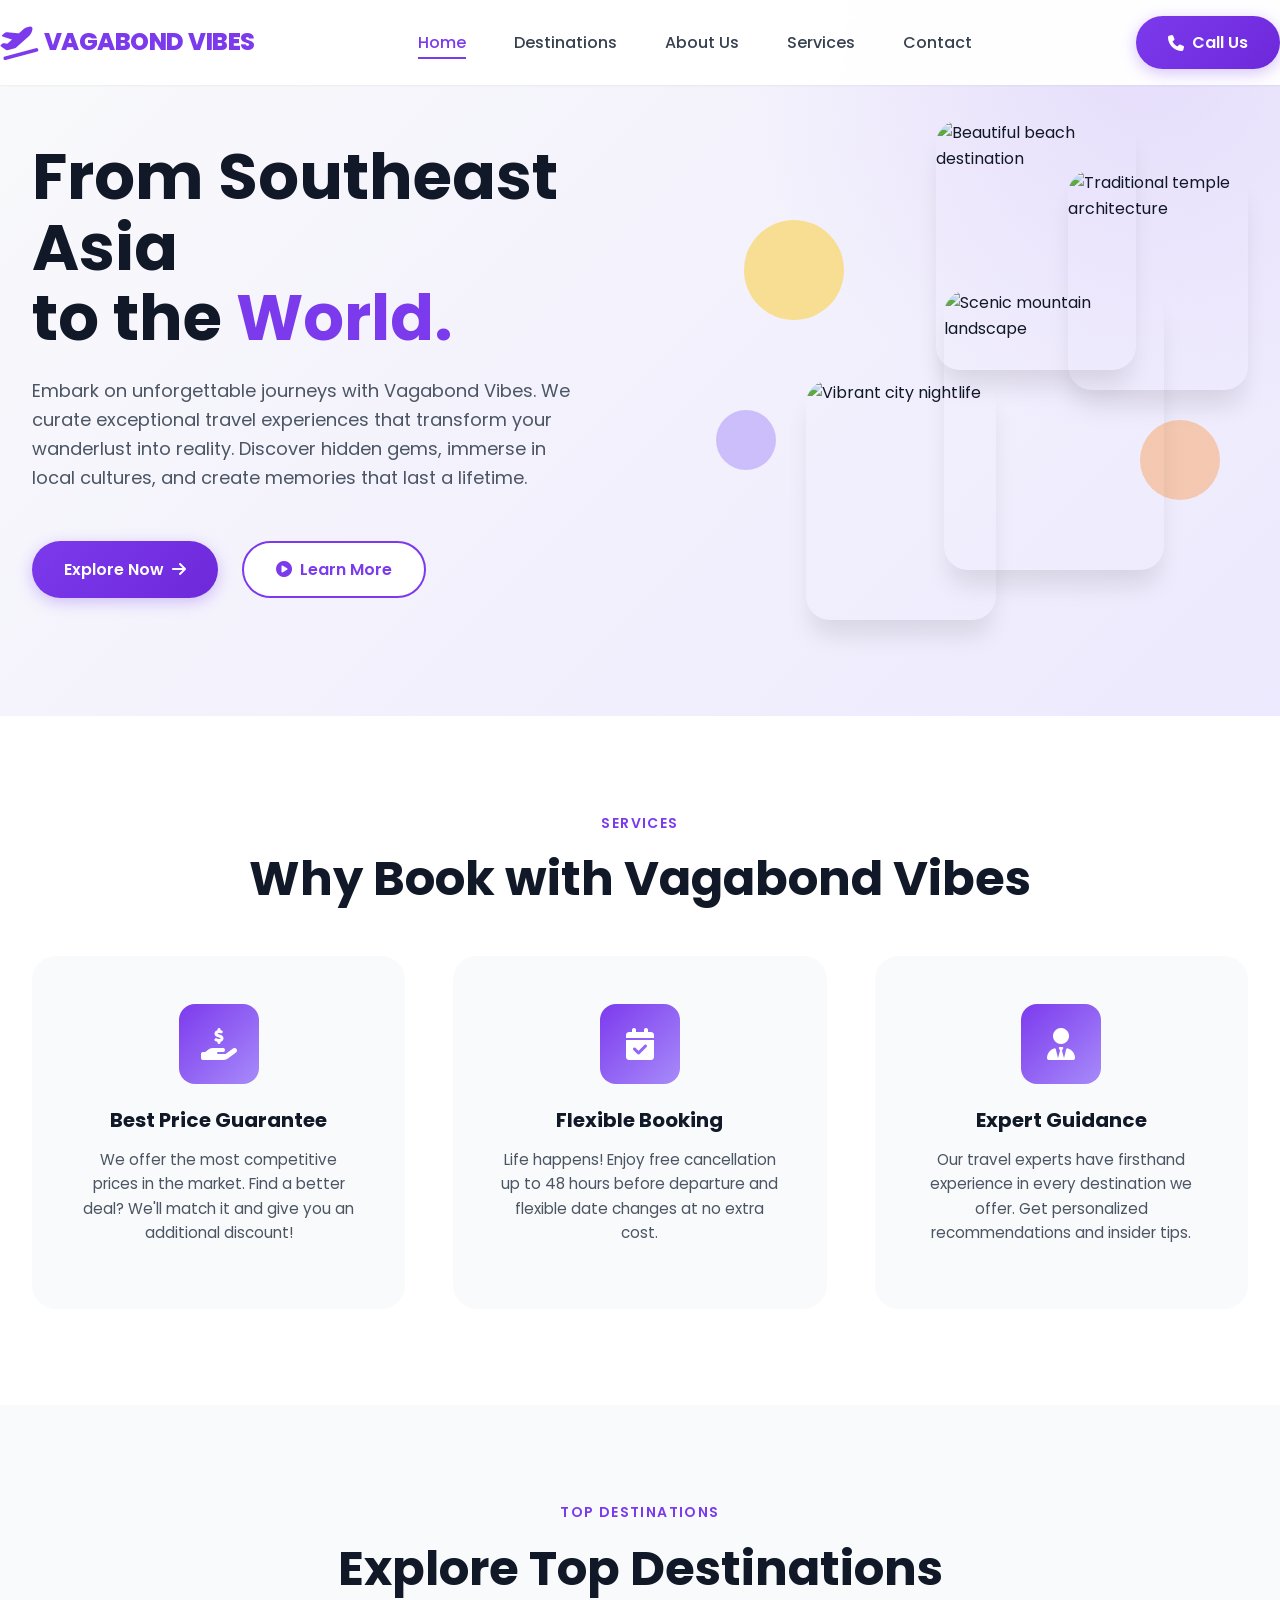
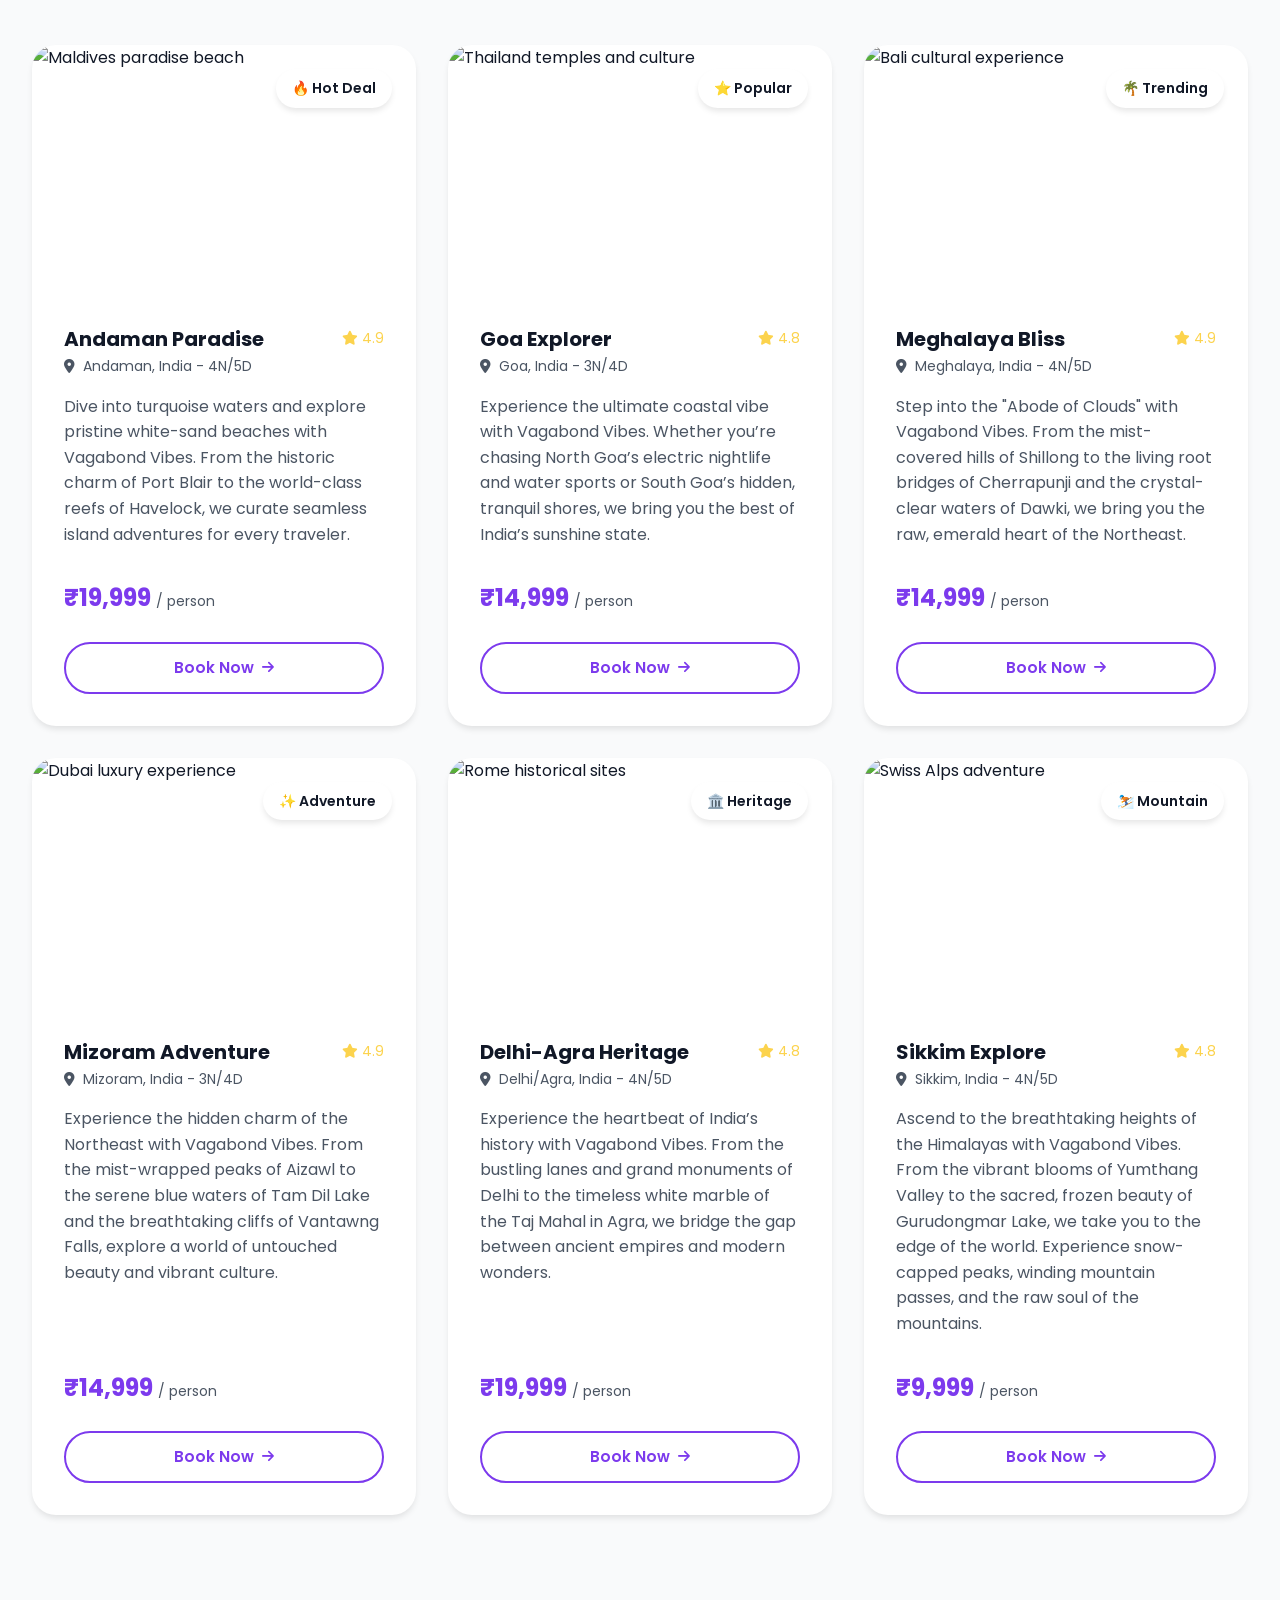
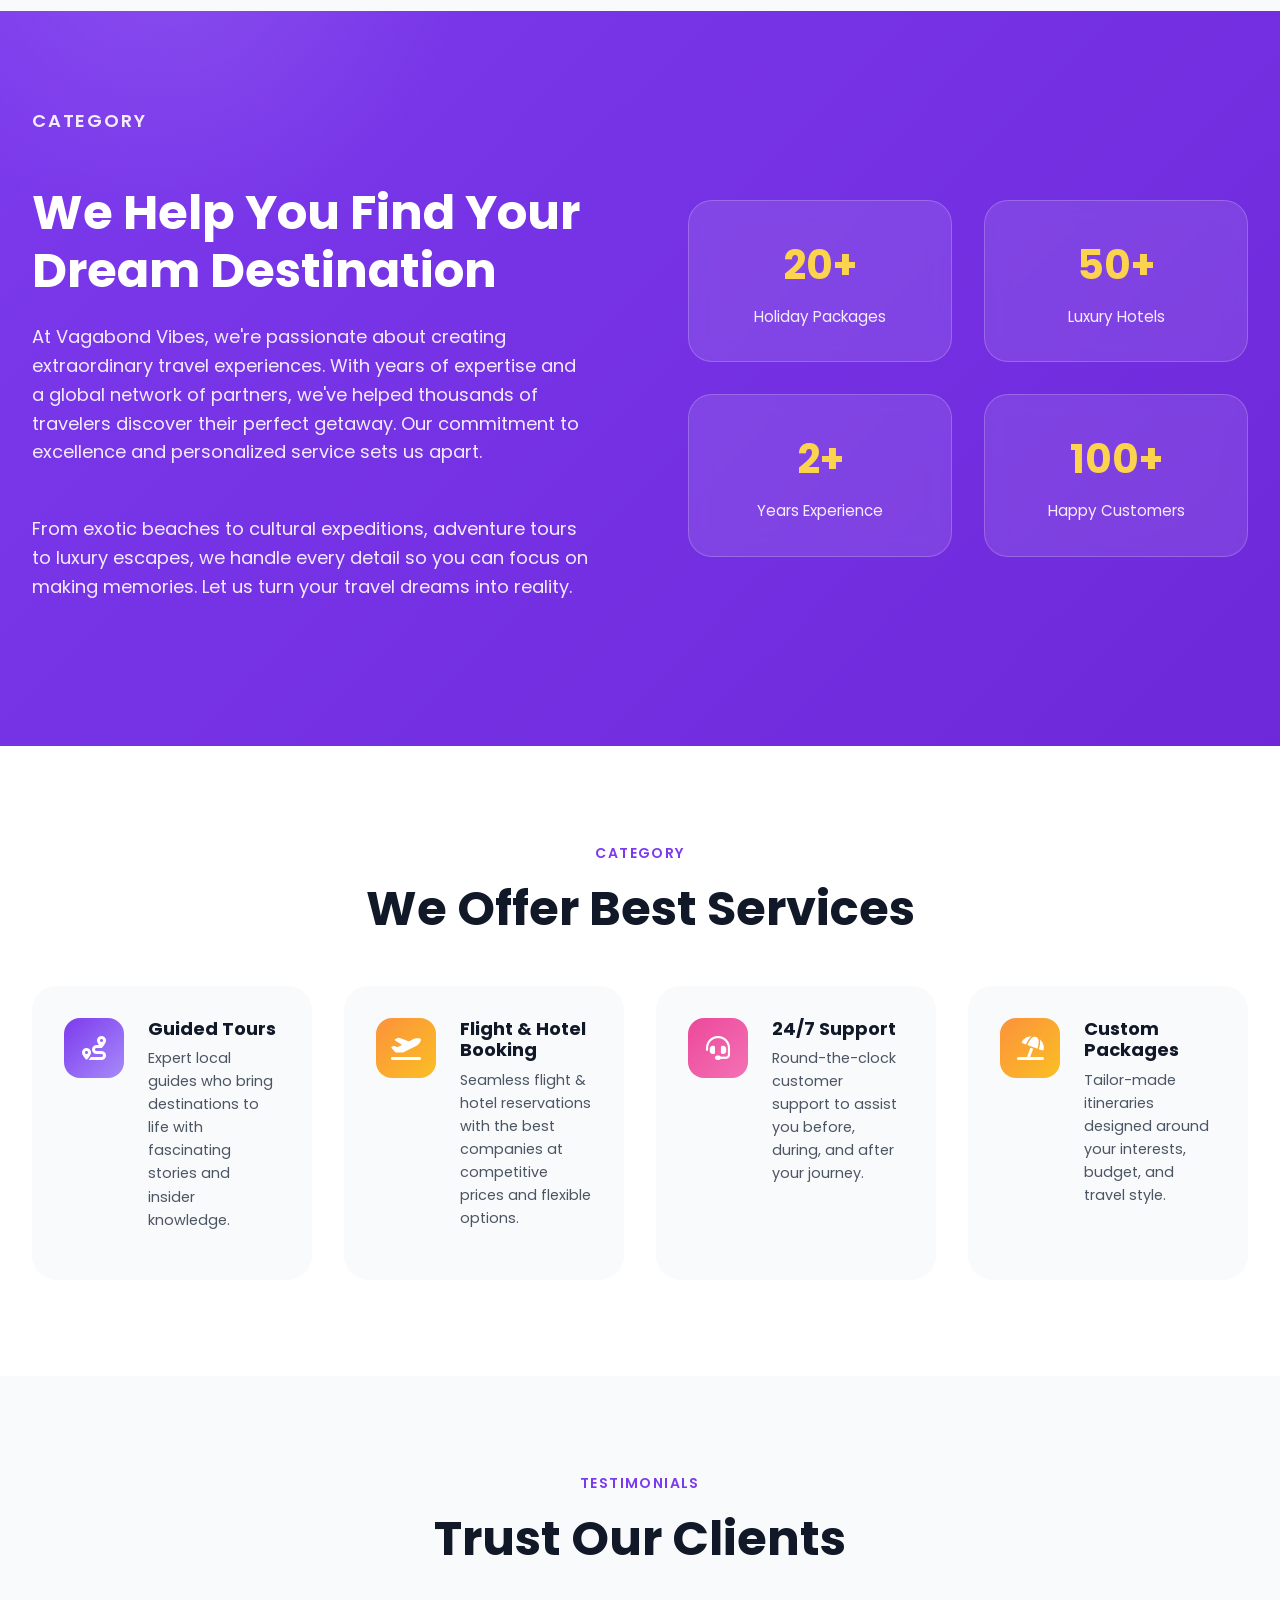
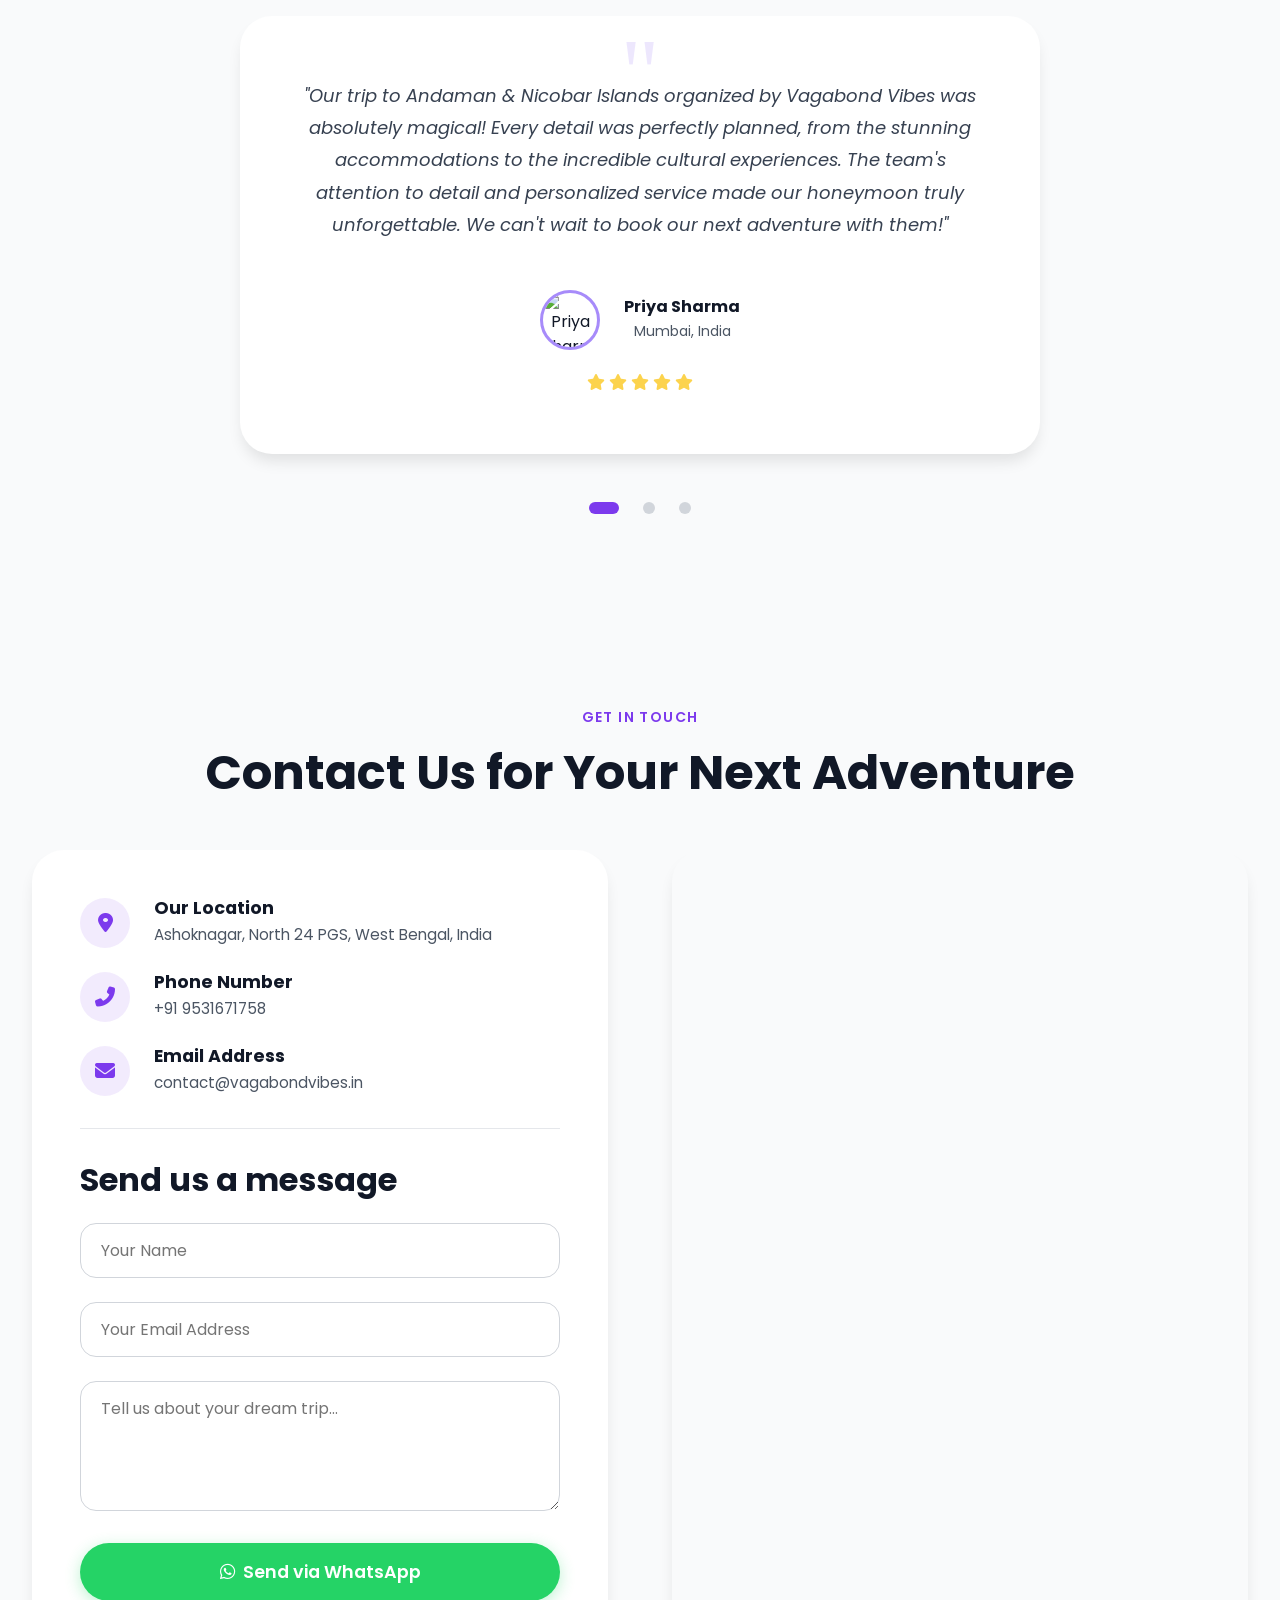
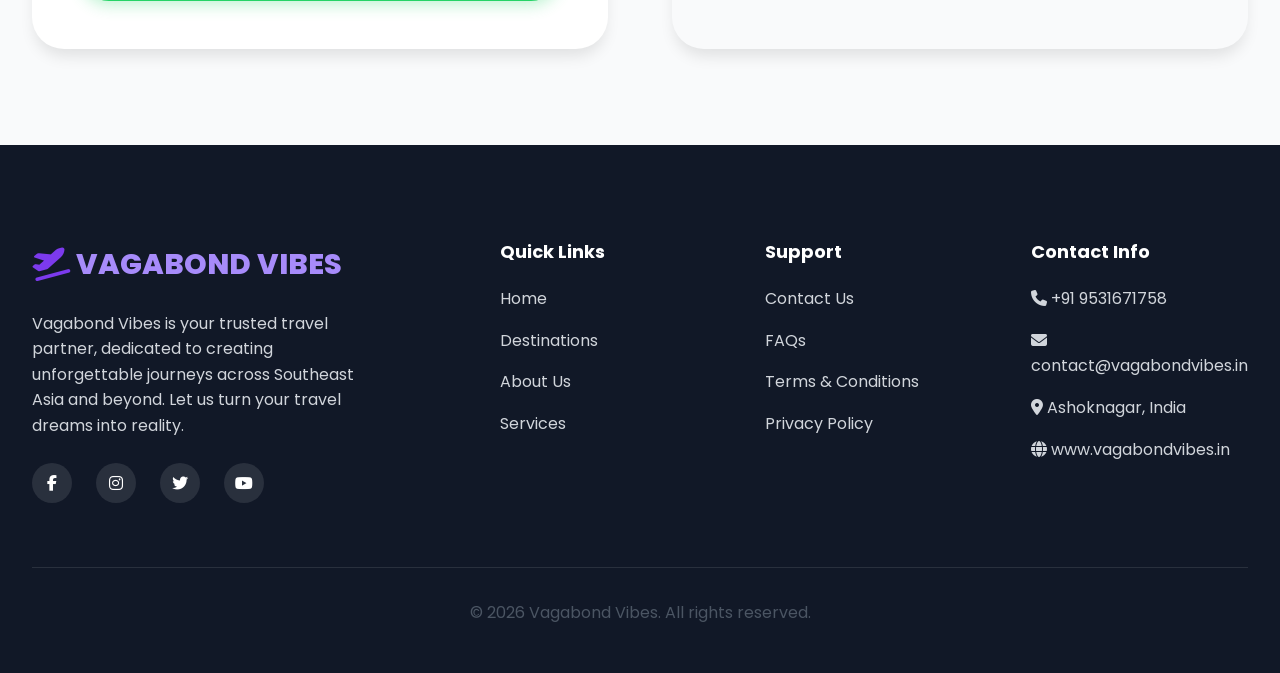
==== commit 6aebb412: "Remove inline style from WhatsApp button icon Signed-off-by: mrtapasdas <70434907+mrtapasdas@users.n" ====
--- a/index.html
+++ b/index.html
@@ -528,7 +528,7 @@
                             <textarea id="waMessage" class="form-control" placeholder="Tell us about your dream trip..." rows="4" required aria-label="Your Message"></textarea>
                         </div>
                         <button type="submit" class="btn btn-whatsapp">
-                            <i class="fab fa-whatsapp" style="color: #7c3aed;"></i> Send via WhatsApp
+                            <i class="fab fa-whatsapp"></i> Send via WhatsApp
                         </button>
                     </form>
                 </div>
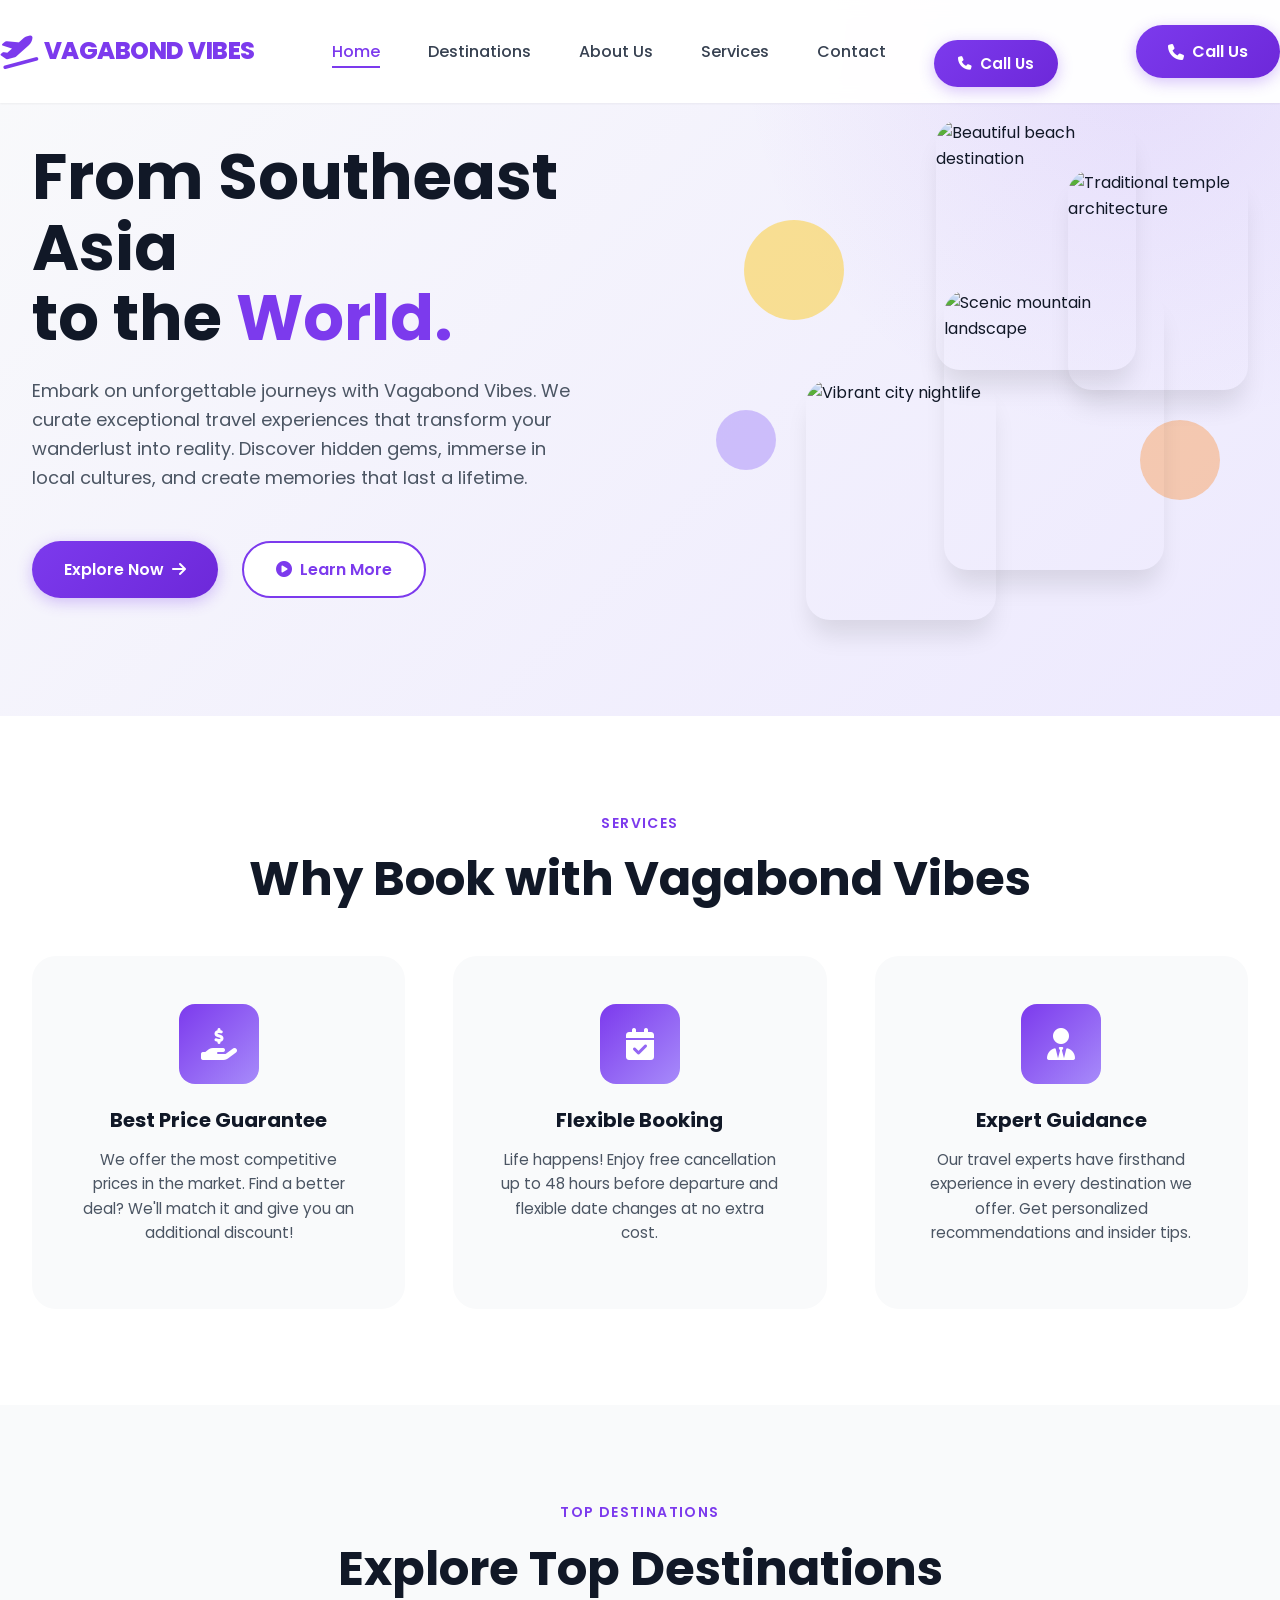
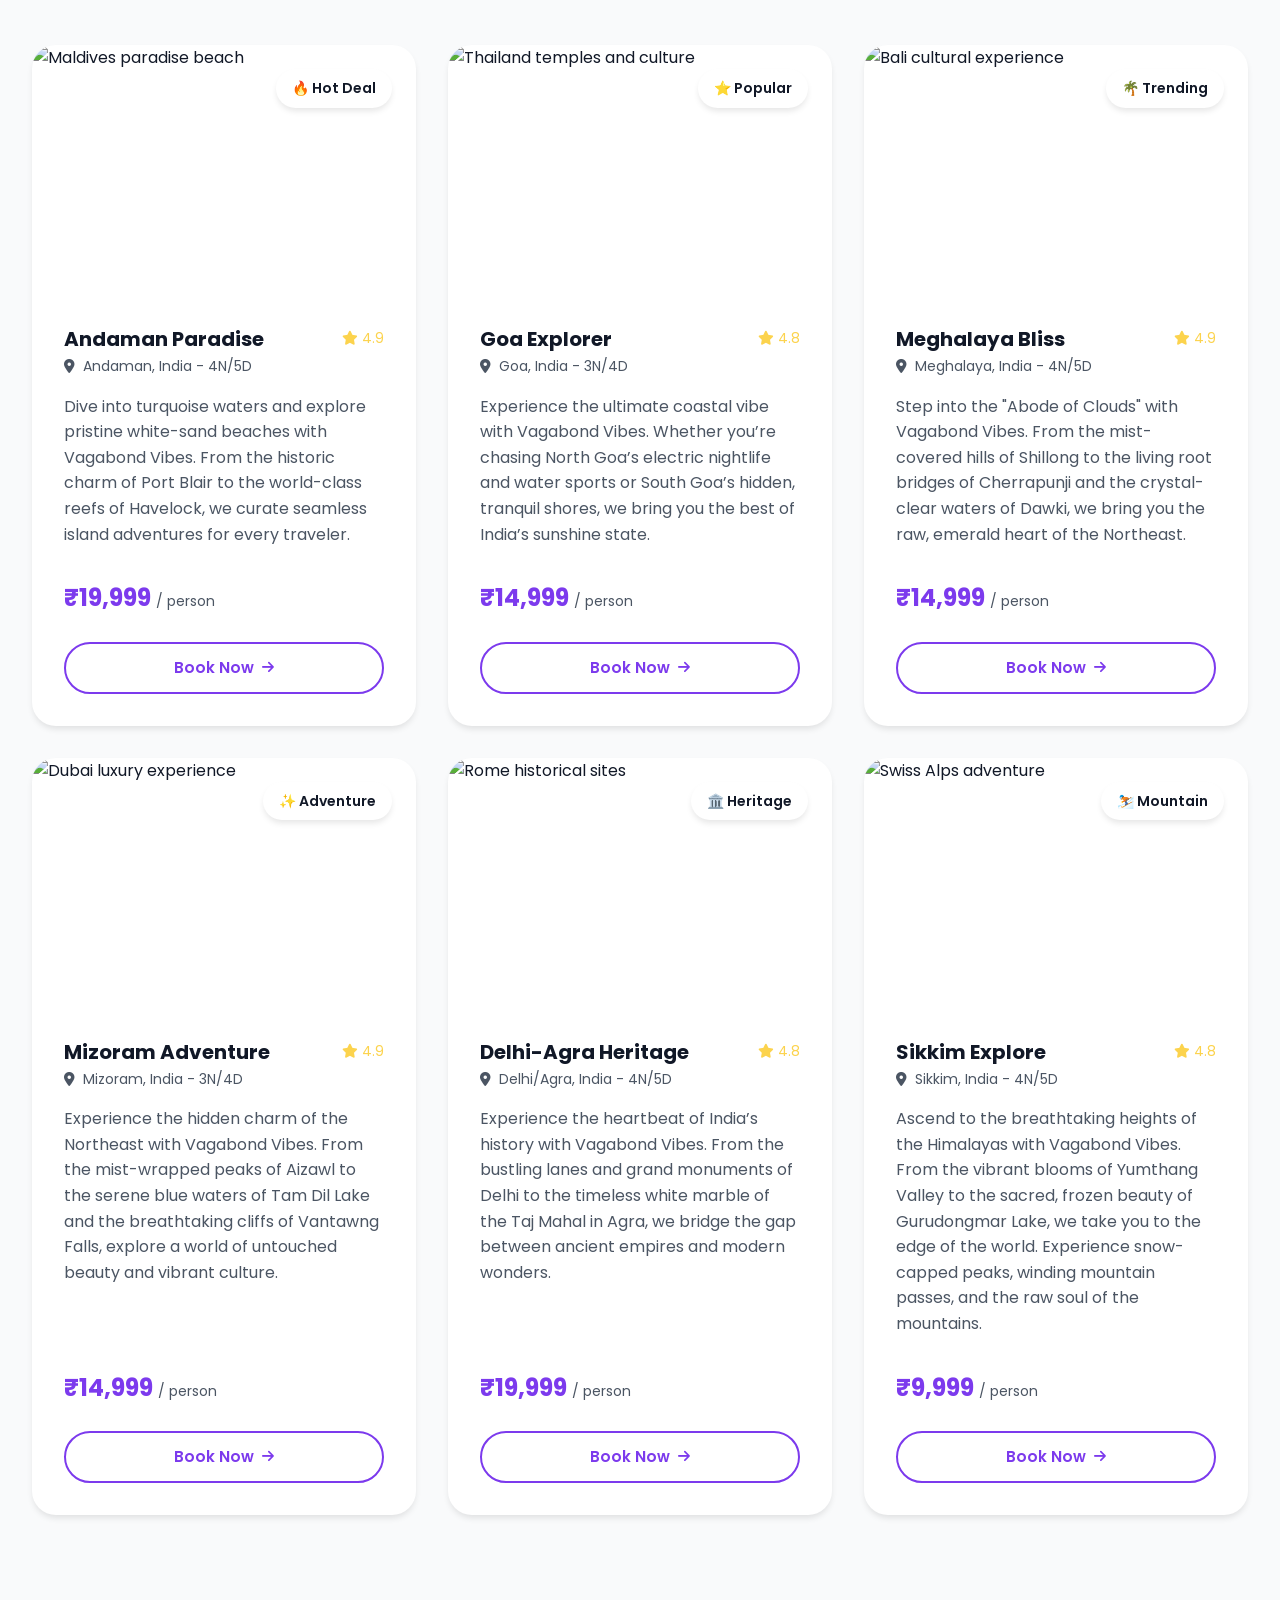
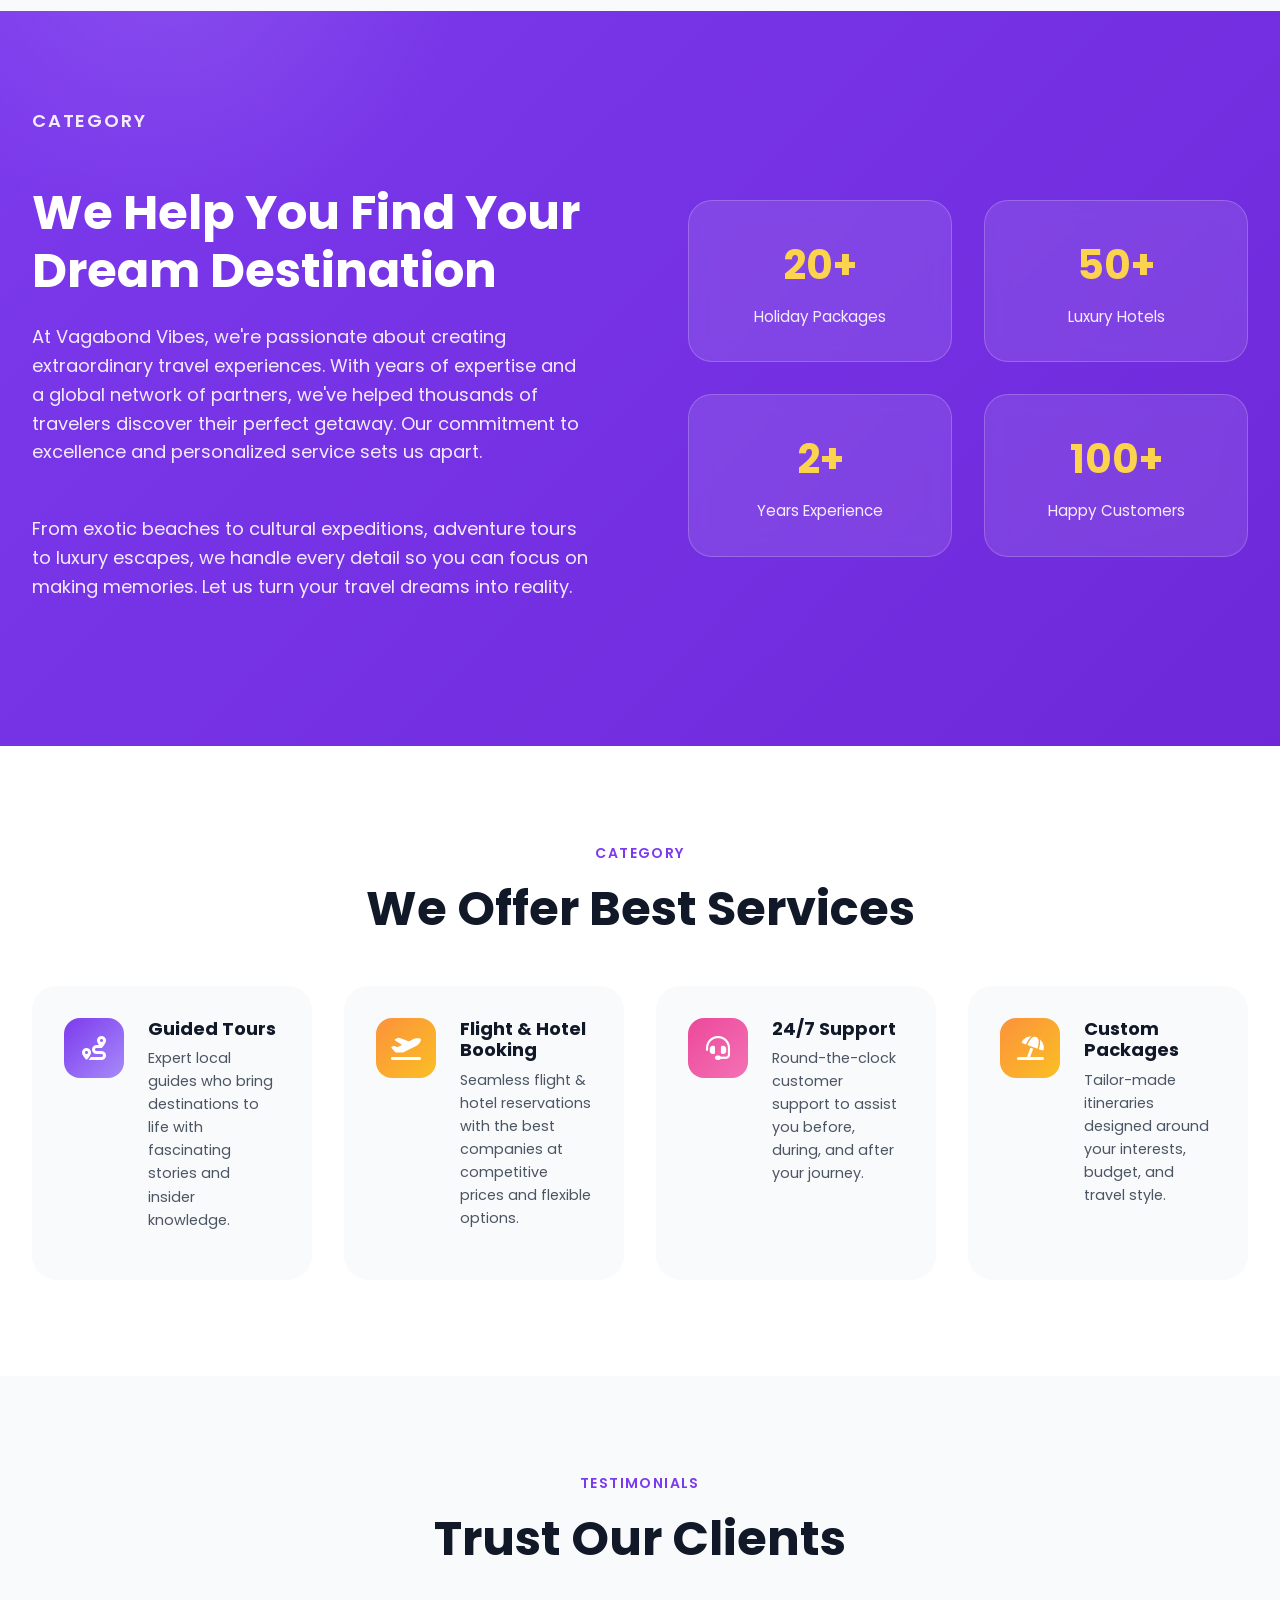
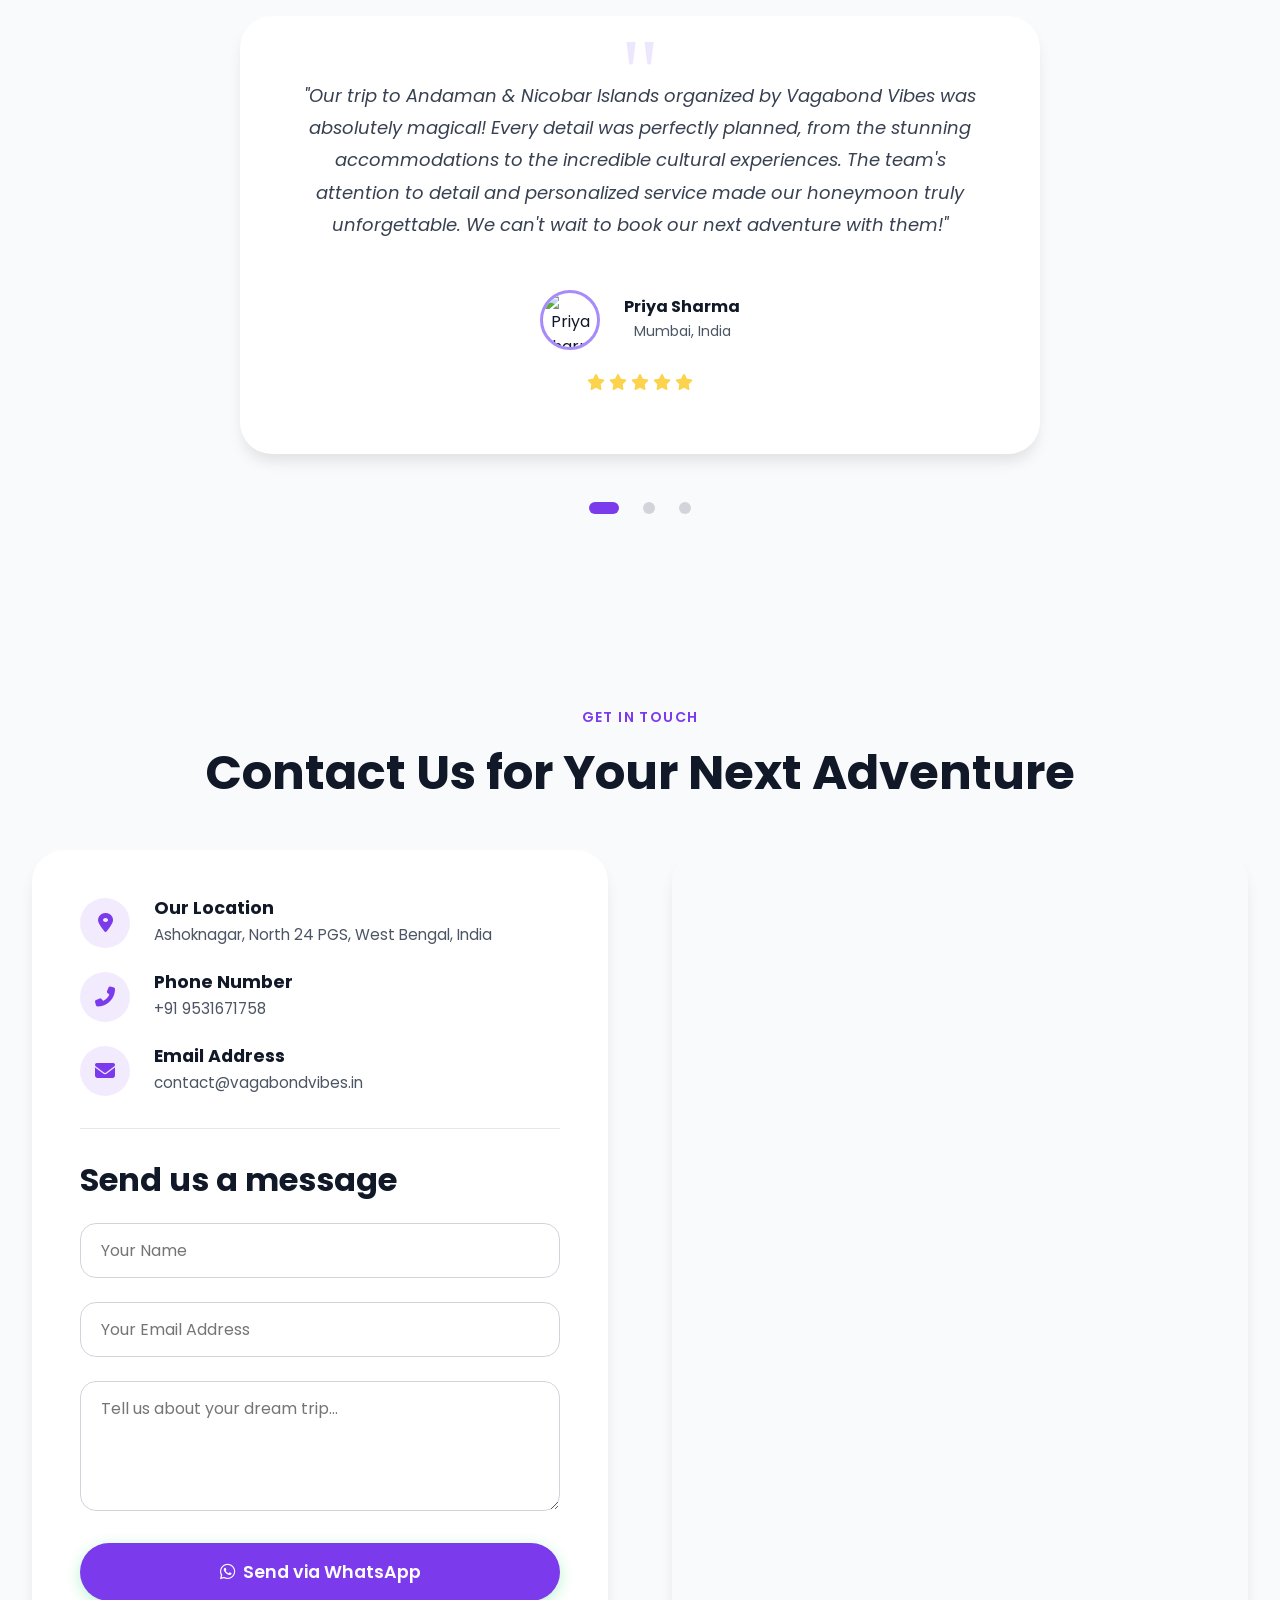
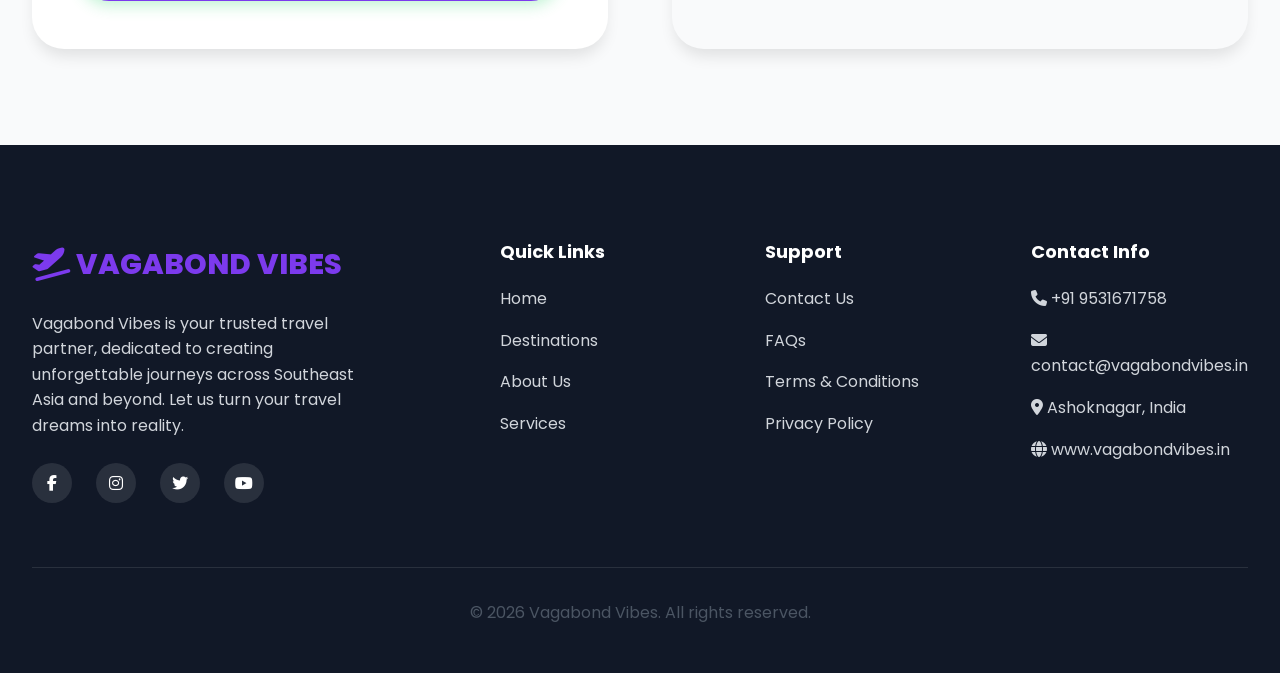
==== commit 87497d68: "Update index.html Signed-off-by: mrtapasdas <70434907+mrtapasdas@users.noreply.github.com>" ====
--- a/index.html
+++ b/index.html
@@ -68,9 +68,8 @@
 <script src="https://sites.super.myninja.ai/_assets/ninja-daytona-script.js"></script>
 </head>
 <body>
-    <!-- Header -->
-    <header class="header" id="header">
-        <nav class="nav container">
+<header class="header" id="header">
+        <nav class="nav container" aria-label="Main Navigation">
             <a href="#home" class="logo text-logo">
                 <i class="fas fa-plane-departure" style="color: #7c3aed;"></i><span>Vagabond Vibes</span>
             </a>
@@ -81,14 +80,20 @@
                 <li><a href="#about" class="nav-link">About Us</a></li>
                 <li><a href="#services" class="nav-link">Services</a></li>
                 <li><a href="#contact" class="nav-link">Contact</a></li>
+                
+                <li class="mobile-only-item">
+                    <button class="btn btn-primary btn-block" onclick="window.location.href='tel:+919531671758'">
+                        <i class="fas fa-phone"></i> Call Us
+                    </button>
+                </li>
             </ul>
             
             <div class="nav-actions">
-                <button class="btn btn-primary" onclick="window.location.href='tel:+919531671758'">
+                <button class="btn btn-primary desktop-call-btn" onclick="window.location.href='tel:+919531671758'">
                     <i class="fas fa-phone"></i> Call Us
                 </button>
                 
-                <button class="mobile-menu-toggle" id="mobileMenuToggle" aria-label="Toggle menu">
+                <button class="mobile-menu-toggle" id="mobileMenuToggle" aria-label="Open menu" aria-expanded="false" aria-controls="navMenu">
                     <span></span>
                     <span></span>
                     <span></span>
--- a/css/styles.css
+++ b/css/styles.css
@@ -978,7 +978,7 @@
 }
 
 .btn-whatsapp {
-    background: #25D366; /* Official WhatsApp Green */
+    background: #7C3AED; /* Official WhatsApp Green */
     color: white;
     width: 100%;
     justify-content: center;
@@ -997,7 +997,7 @@
 }
 
 .btn-whatsapp:hover {
-    background: #128C7E;
+    background: #6D28D9;
     transform: translateY(-2px);
     box-shadow: 0 6px 20px rgba(37, 211, 102, 0.4);
     color: white;
@@ -1142,7 +1142,7 @@
 }
 
 .text-logo-footer span {
-    color: var(--primary-purple-light);
+    color: var(--primary-purple);
 }
 
 .text-logo-footer i {
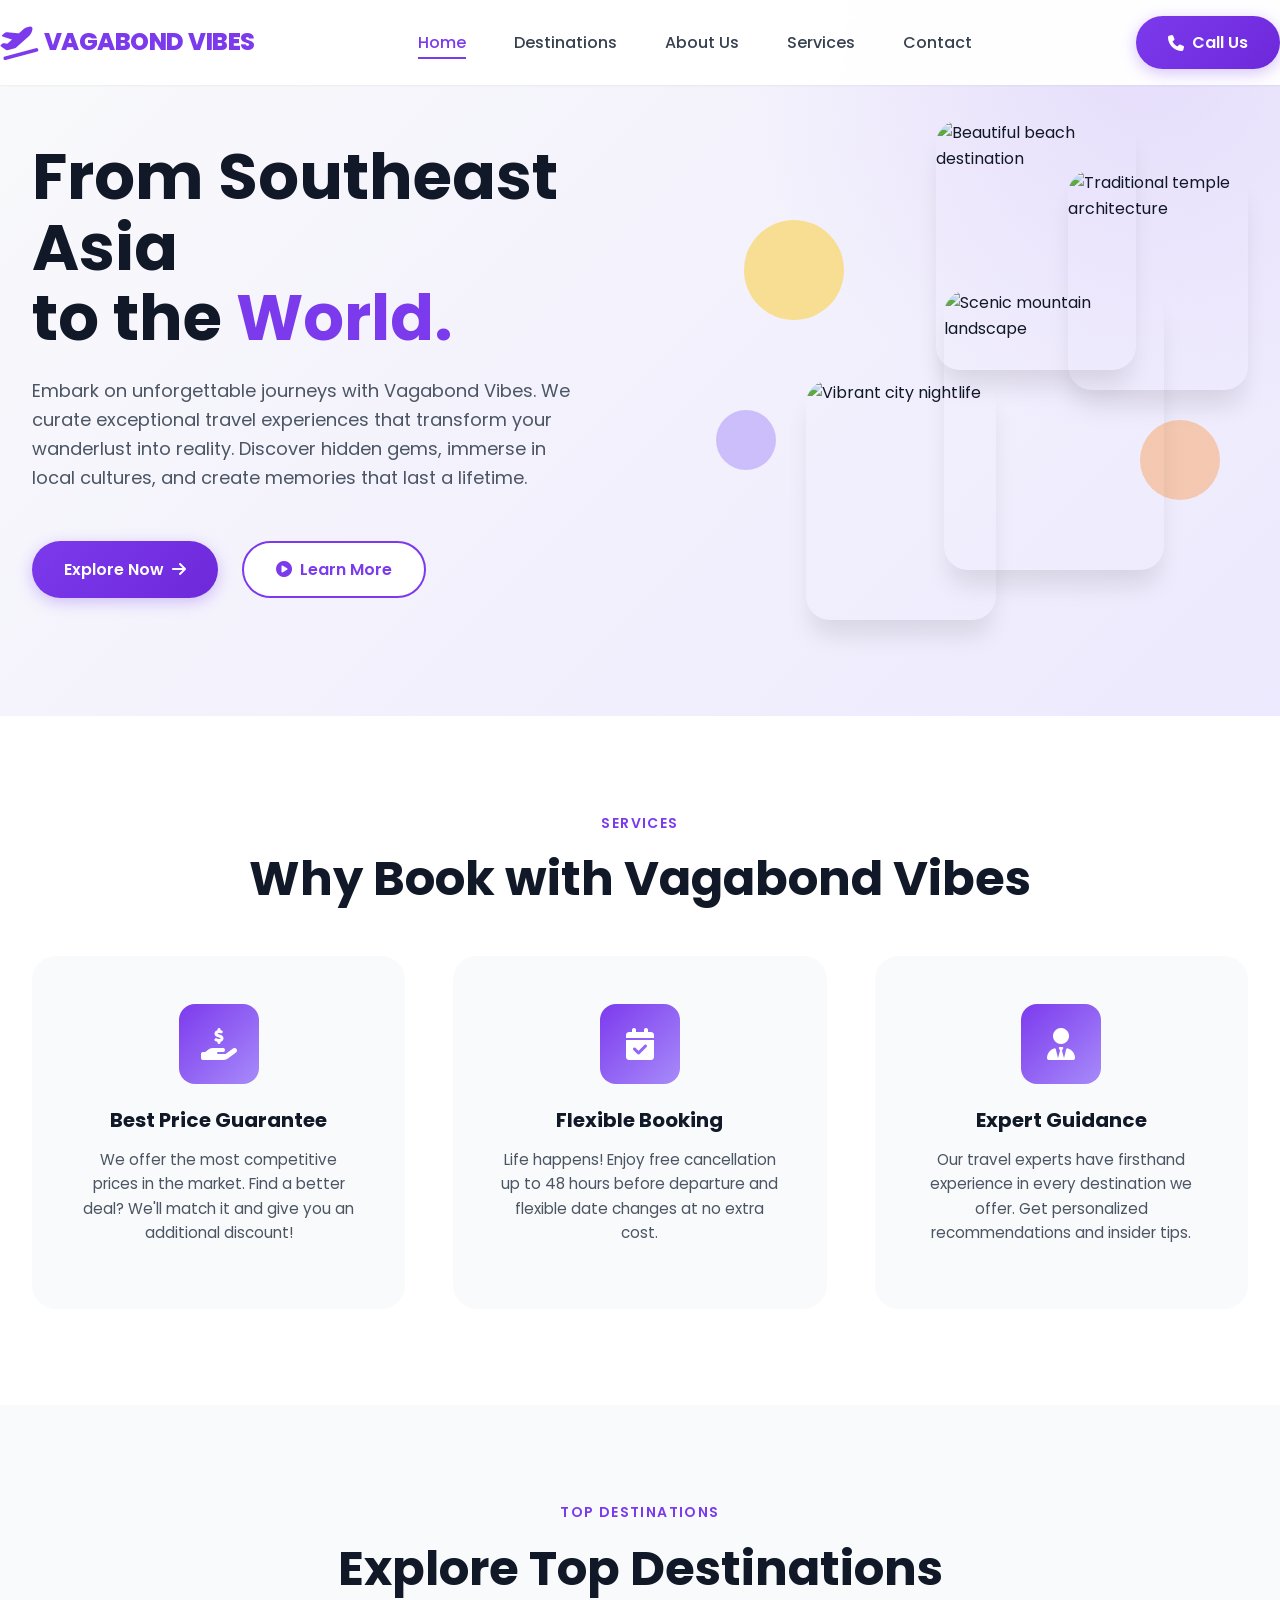
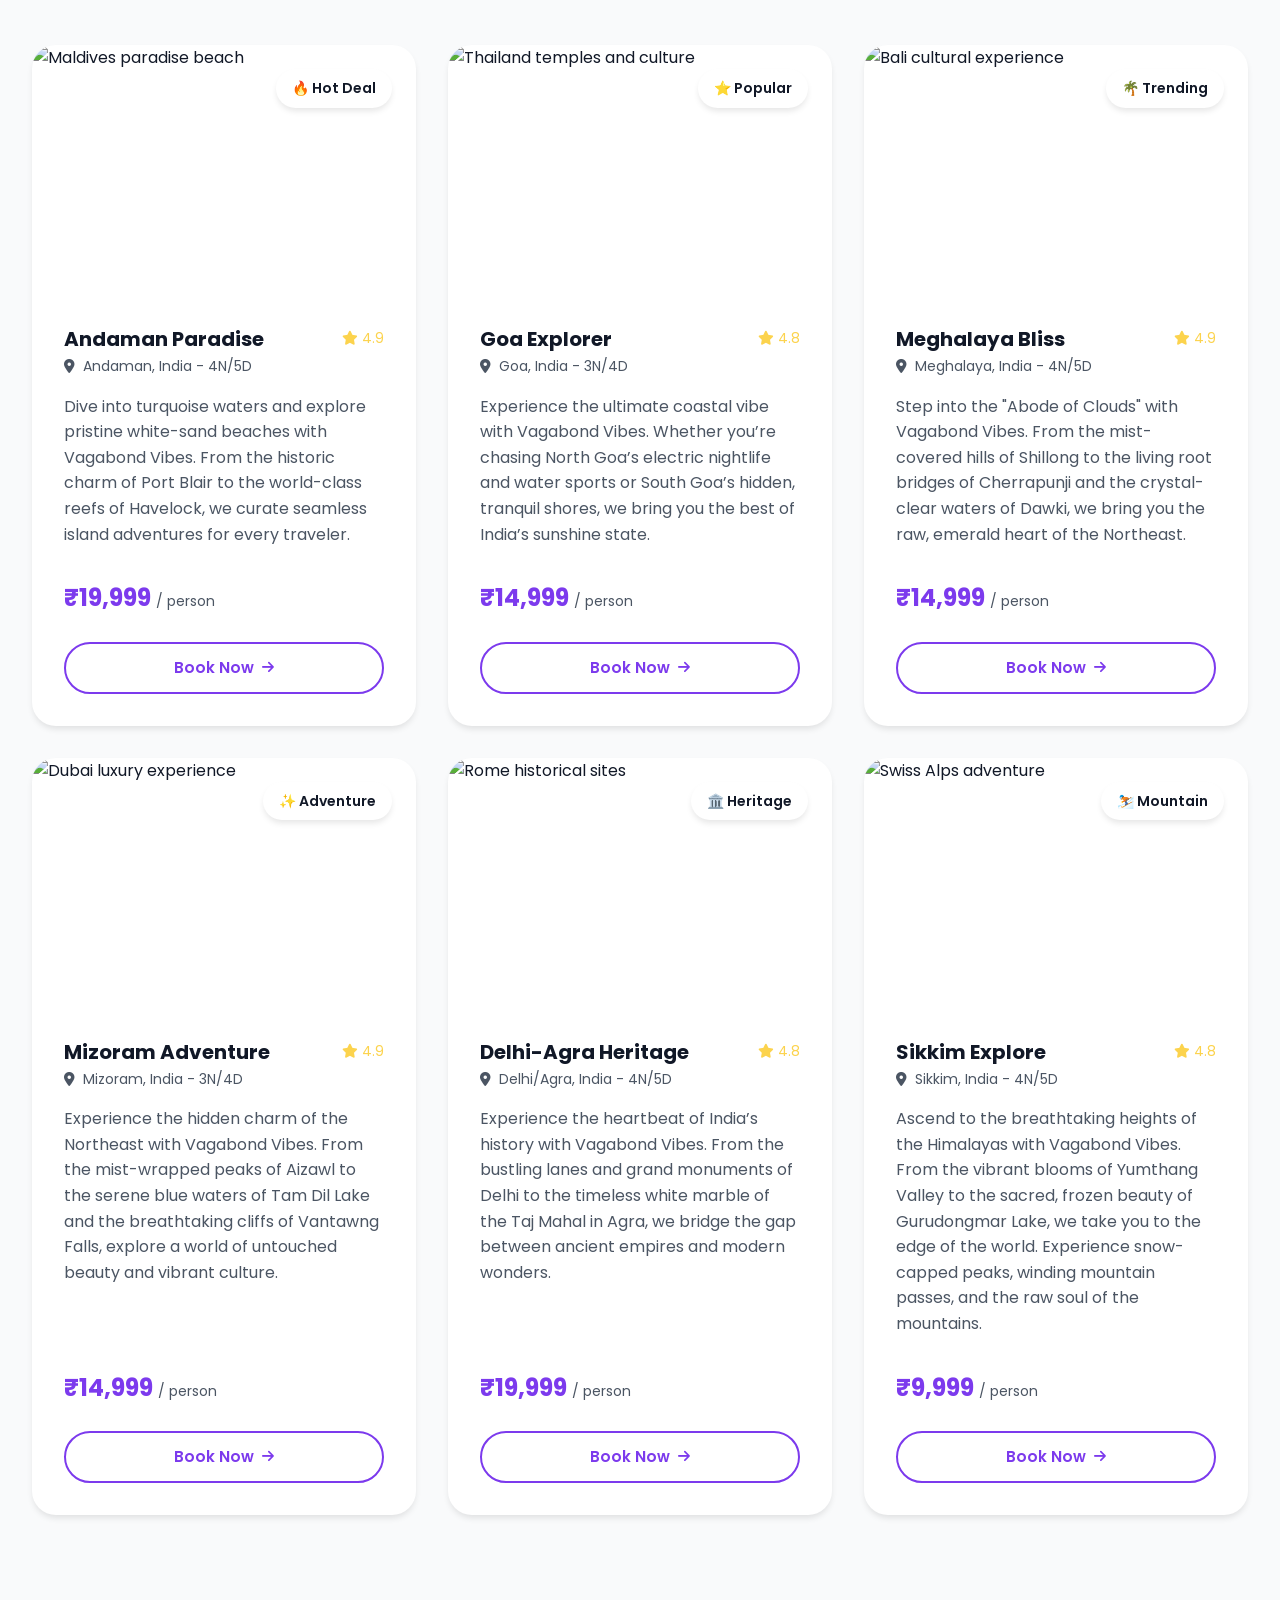
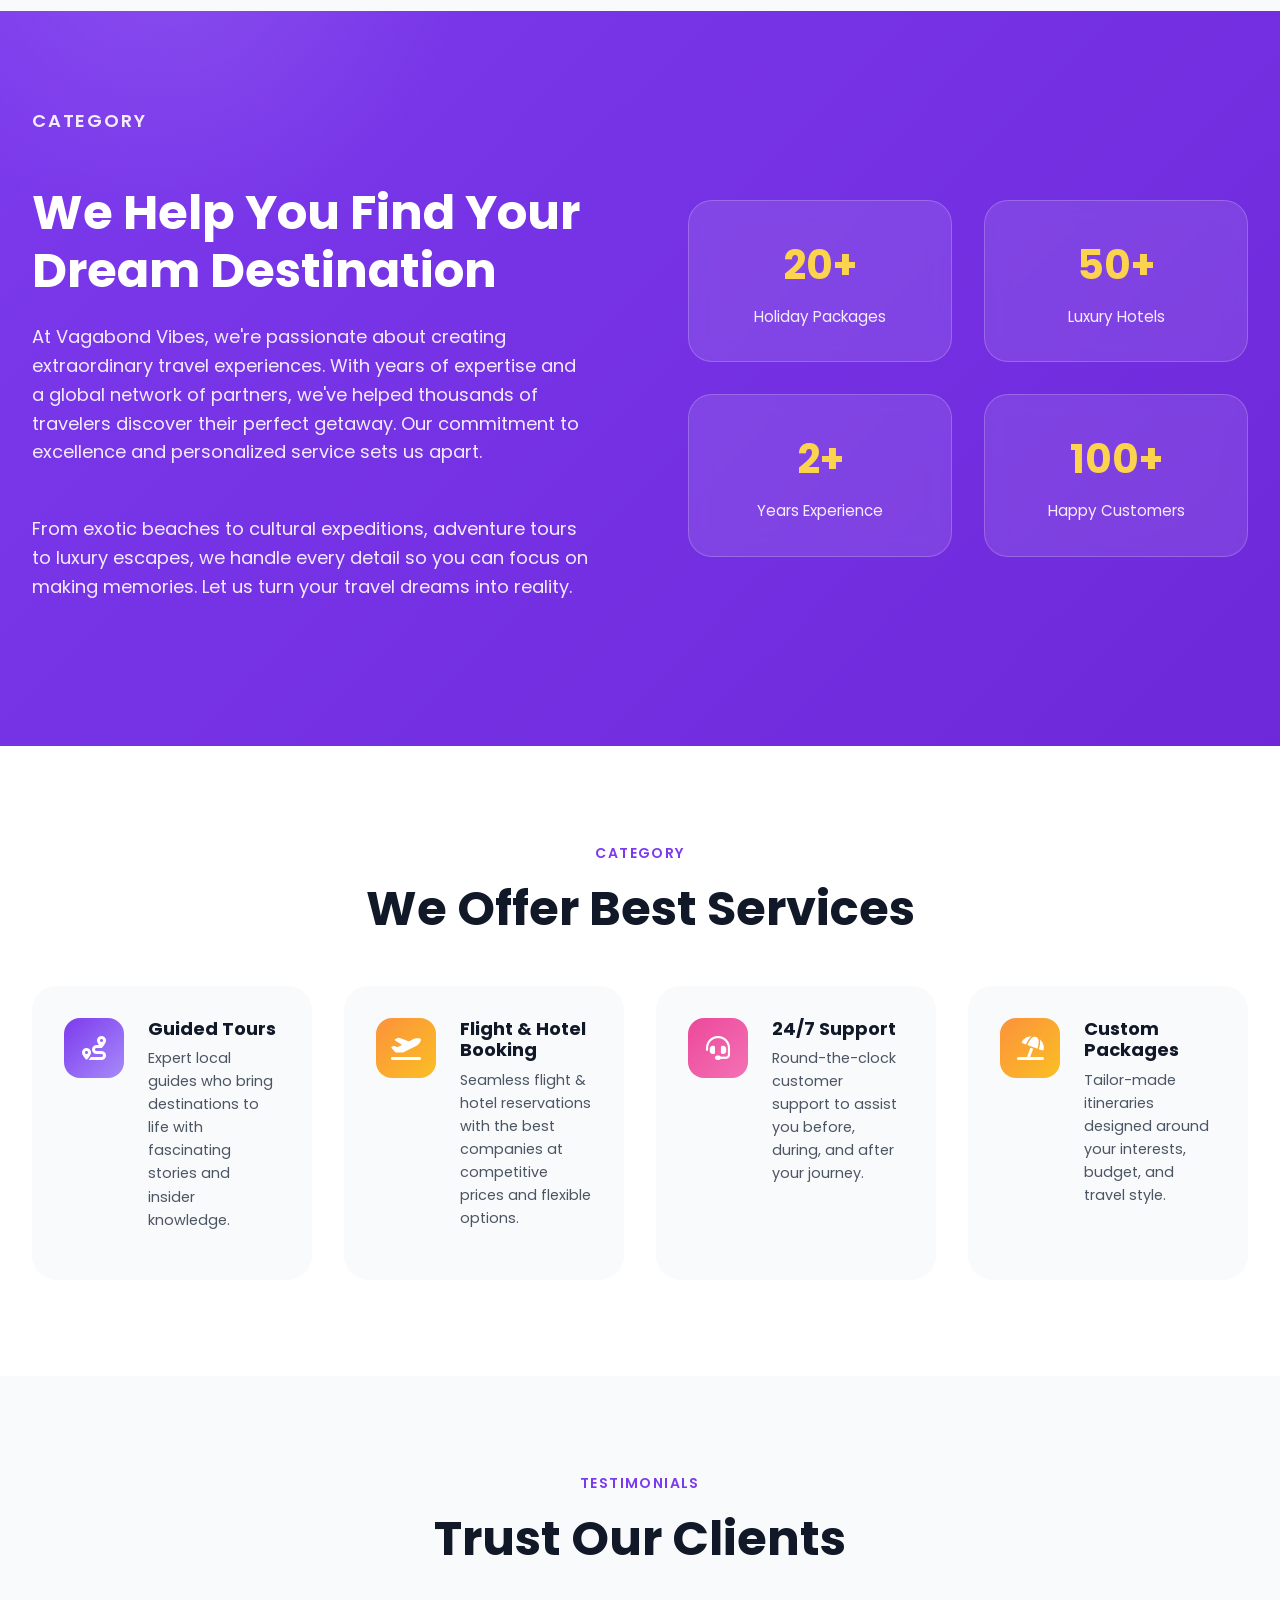
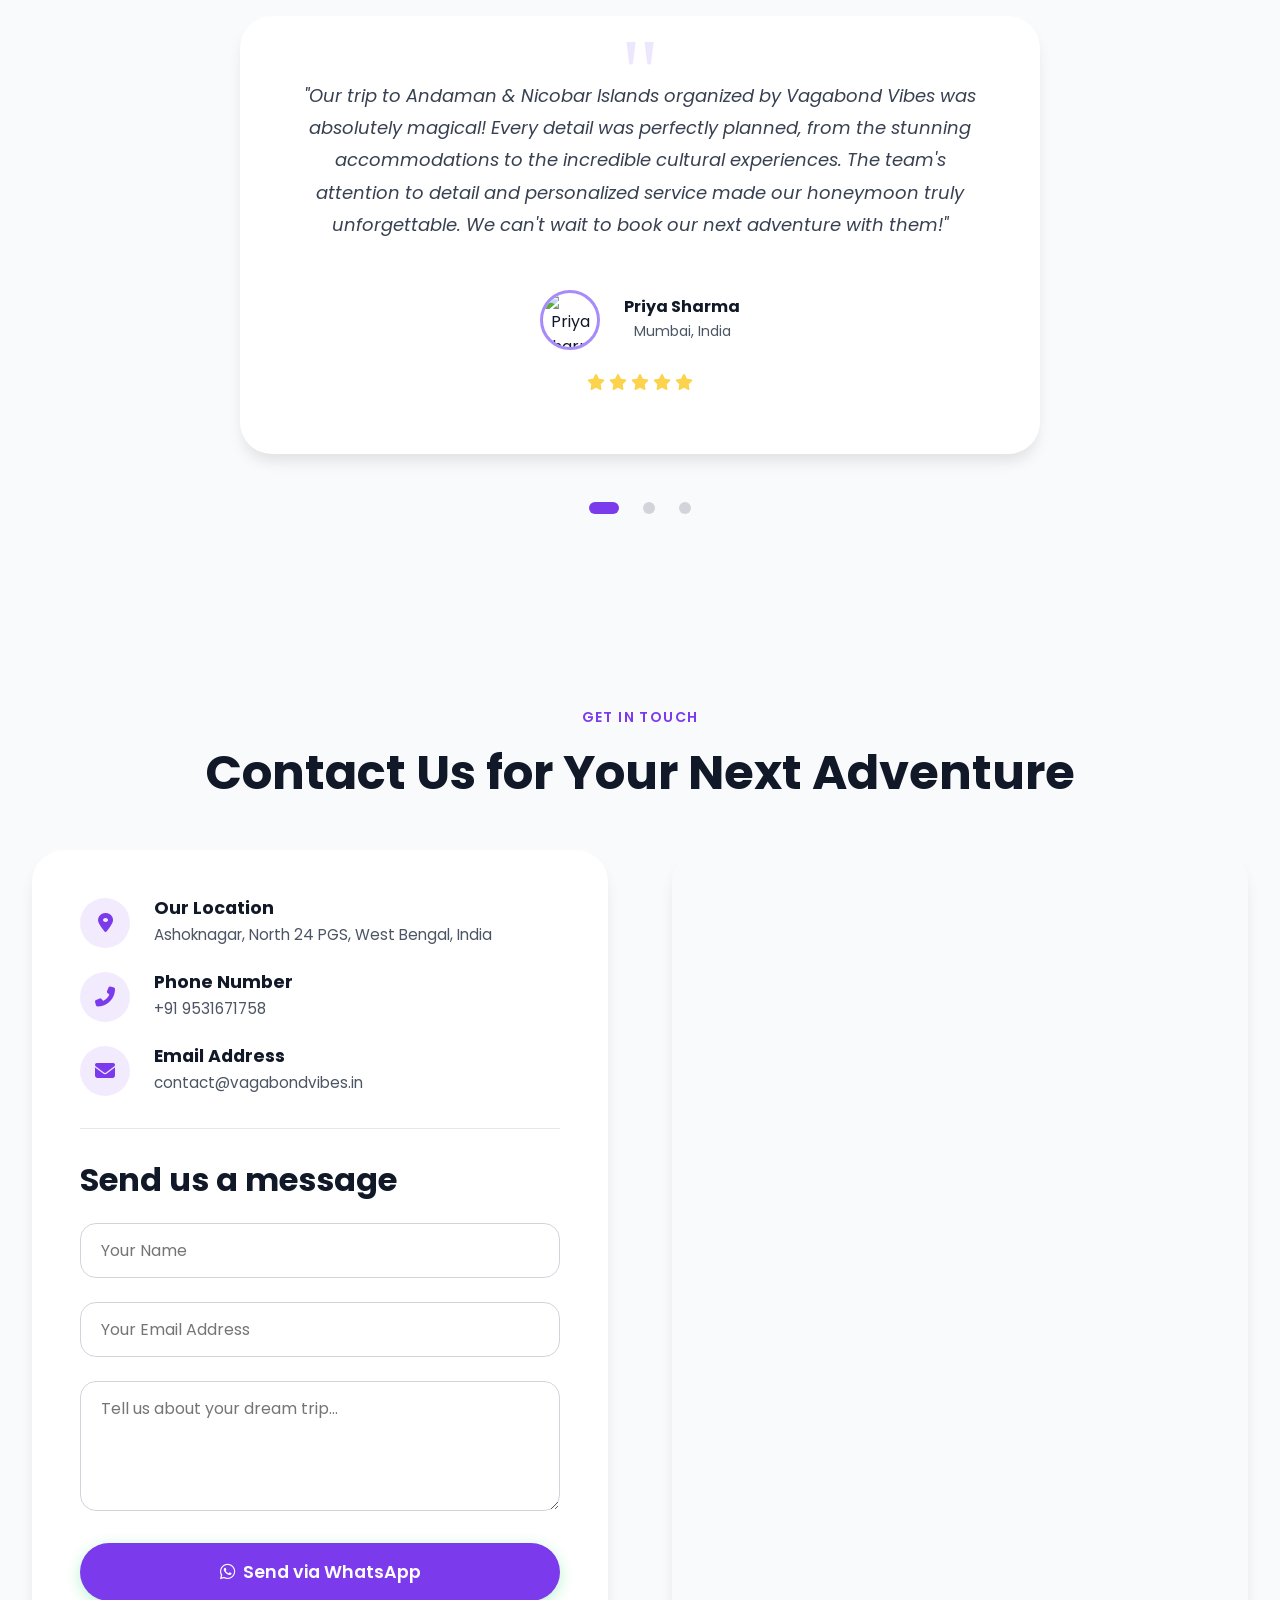
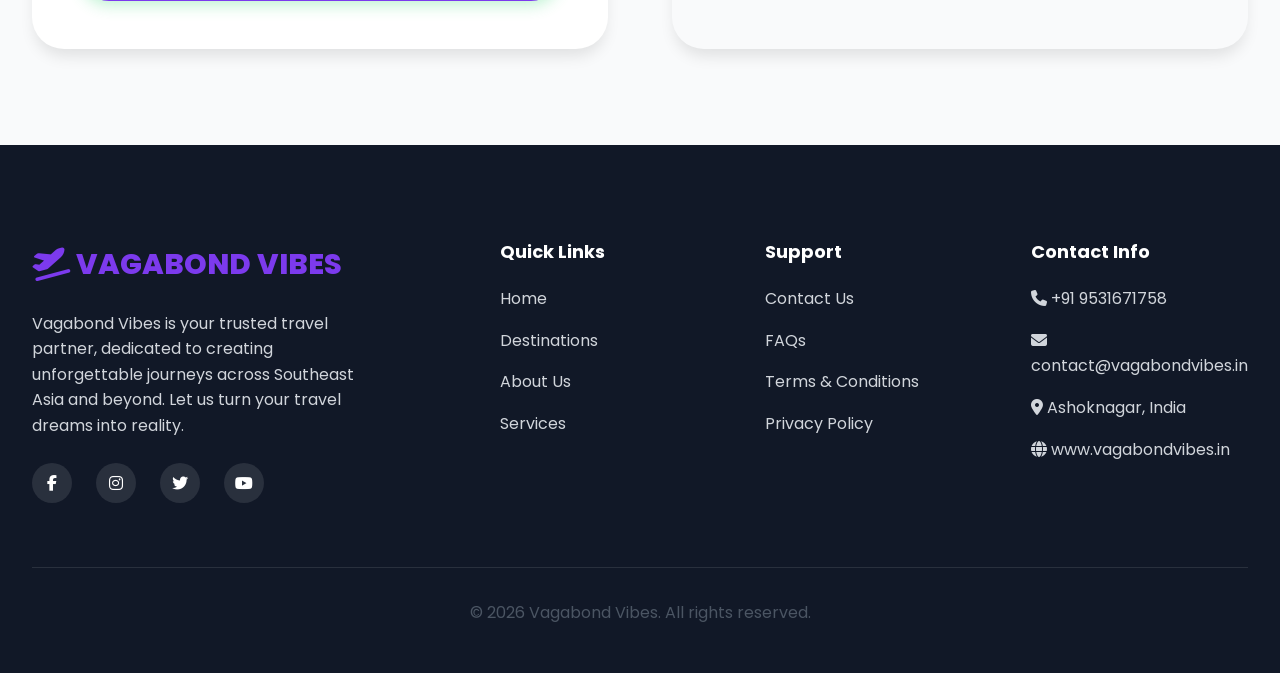
==== commit 8b9b1f07: "Update index.html Signed-off-by: mrtapasdas <70434907+mrtapasdas@users.noreply.github.com>" ====
--- a/index.html
+++ b/index.html
@@ -83,7 +83,7 @@
                 
                 <li class="mobile-only-item">
                     <button class="btn btn-primary btn-block" onclick="window.location.href='tel:+919531671758'">
-                        <i class="fas fa-phone"></i> Call Us
+                        <i class="fas fa-phone"></i> Call Us Now
                     </button>
                 </li>
             </ul>
--- a/css/styles.css
+++ b/css/styles.css
@@ -301,6 +301,12 @@
     gap: var(--spacing-md);
 }
 
+.mobile-only-item {
+    display: none; /* Hidden on desktop by default */
+    margin-top: var(--spacing-lg);
+    width: 100%;
+}
+
 .mobile-menu-toggle {
     display: none;
     flex-direction: column;
@@ -581,6 +587,9 @@
 
 .destination-info {
     padding: var(--spacing-lg);
+    display: flex;
+    flex-direction: column;
+    height: calc(100% - 250px);
 }
 
 .destination-header {
@@ -609,6 +618,10 @@
     gap: 0.25rem;
     color: var(--accent-yellow);
     font-size: 0.875rem;
+}
+
+.destination-info p {
+    flex-grow: 1;
 }
 
 .destination-price {
@@ -978,7 +991,7 @@
 }
 
 .btn-whatsapp {
-    background: #7C3AED; /* Official WhatsApp Green */
+    background: #7C3AED; 
     color: white;
     width: 100%;
     justify-content: center;
@@ -1010,16 +1023,6 @@
     min-height: 500px;
 }
 
-/* Responsive adjustments for Contact */
-@media (max-width: 992px) {
-    .contact-grid {
-        grid-template-columns: 1fr;
-    }
-    .contact-map {
-        min-height: 400px;
-    }
-}
-
 /* ===================================
    Footer
    =================================== */
@@ -1105,8 +1108,9 @@
     text-align: center;
     color: var(--gray-400);
 }
-/* ===================================
-   New Text Logo Styles
+
+/* ===================================
+   Text Logo Styles
    =================================== */
 .text-logo {
     font-size: 1.5rem;
@@ -1170,17 +1174,6 @@
     transform: translateX(4px);
 }
 
-/* Ensure the destination card flex layout pushes the button to the bottom nicely */
-.destination-info {
-    display: flex;
-    flex-direction: column;
-    height: calc(100% - 250px); /* Account for image height */
-}
-
-.destination-info p {
-    flex-grow: 1; /* Pushes price and button to the bottom */
-}
-
 /* ===================================
    Animations
    =================================== */
@@ -1241,30 +1234,66 @@
     }
 }
 
+@media (max-width: 992px) {
+    .contact-grid {
+        grid-template-columns: 1fr;
+    }
+    .contact-map {
+        min-height: 400px;
+    }
+}
+
+/* MOBILE FIXES DEPLOYED HERE */
 @media (max-width: 768px) {
+    .desktop-call-btn {
+        display: none;
+    }
+    
+    .mobile-only-item {
+        display: block;
+    }
+    
     .nav-menu {
         position: fixed;
-        top: 80px;
+        top: 68px; /* Adjusted dynamically for exact height */
         left: -100%;
         width: 100%;
-        height: calc(100vh - 80px);
+        height: calc(100vh - 68px); /* Height spans the remaining window space */
         background: var(--white);
         flex-direction: column;
-        padding: var(--spacing-xl);
+        justify-content: flex-start;
+        align-items: center;
+        padding: var(--spacing-2xl) var(--spacing-xl);
         box-shadow: var(--shadow-xl);
-        transition: left var(--transition-base);
+        transition: left 0.4s cubic-bezier(0.4, 0, 0.2, 1);
+        z-index: 999;
+        overflow-y: auto;
     }
     
     .nav-menu.active {
         left: 0;
     }
     
+    .nav-menu li {
+        width: 100%;
+        text-align: center;
+        margin-bottom: var(--spacing-md);
+    }
+
+    .nav-link {
+        font-size: 1.25rem;
+        display: inline-block;
+        padding: 0.5rem 0;
+    }
+    
     .mobile-menu-toggle {
         display: flex;
-    }
-    
+        z-index: 1001;
+    }
+    
+    /* Fixed X Animation coordinates */
     .mobile-menu-toggle.active span:nth-child(1) {
-        transform: rotate(45deg) translate(8px, 8px);
+        transform: rotate(45deg) translate(6px, 6px);
     }
     
     .mobile-menu-toggle.active span:nth-child(2) {
@@ -1272,7 +1301,7 @@
     }
     
     .mobile-menu-toggle.active span:nth-child(3) {
-        transform: rotate(-45deg) translate(7px, -7px);
+        transform: rotate(-45deg) translate(6px, -6px);
     }
     
     .hero-actions {
@@ -1322,12 +1351,22 @@
     }
     
     .logo img {
-        height: 40px;
+        height: 35px; /* Scaled down slightly to fit small screens */
+    }
+    
+    .text-logo { 
+        font-size: 1.2rem; 
     }
     
     .btn {
         padding: 0.75rem 1.5rem;
         font-size: 0.9rem;
+    }
+    
+    /* Auto adjust menu height for extra small mobile */
+    .nav-menu {
+        top: 60px;
+        height: calc(100vh - 60px);
     }
 }
 
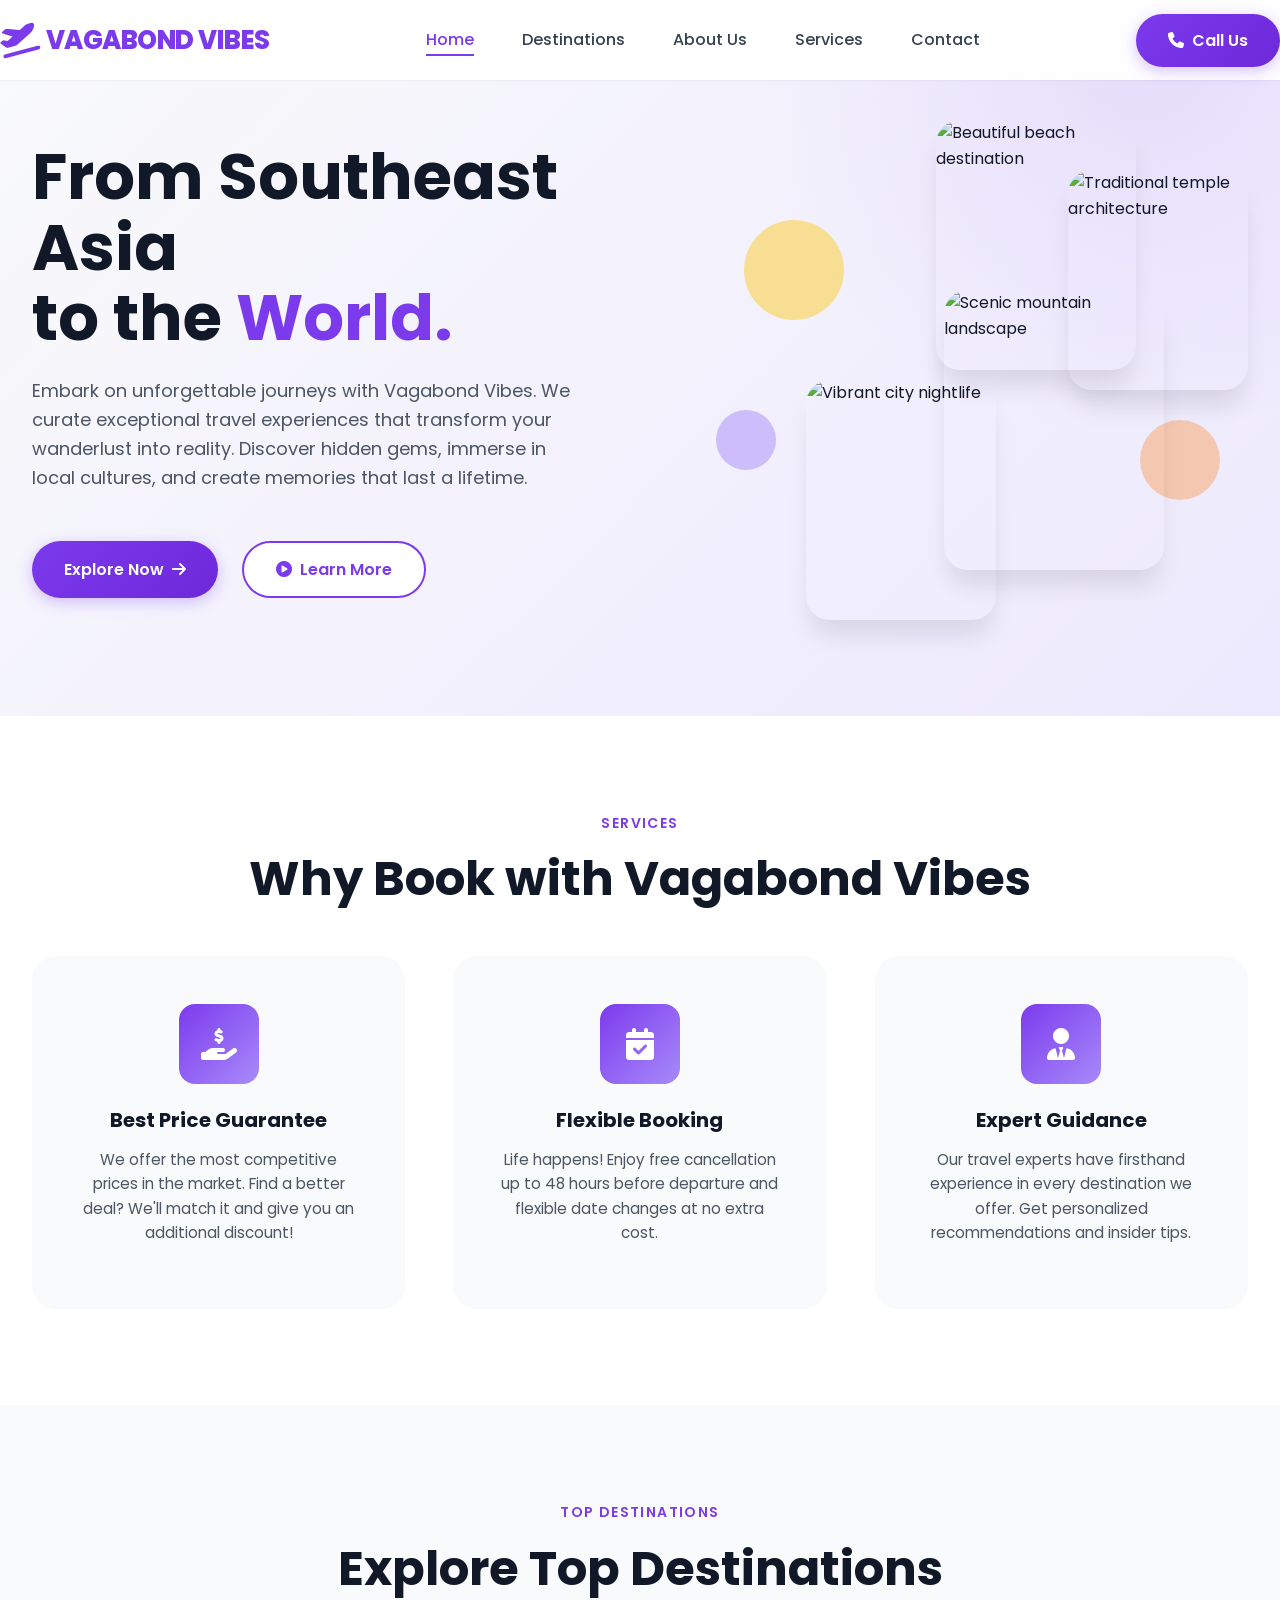
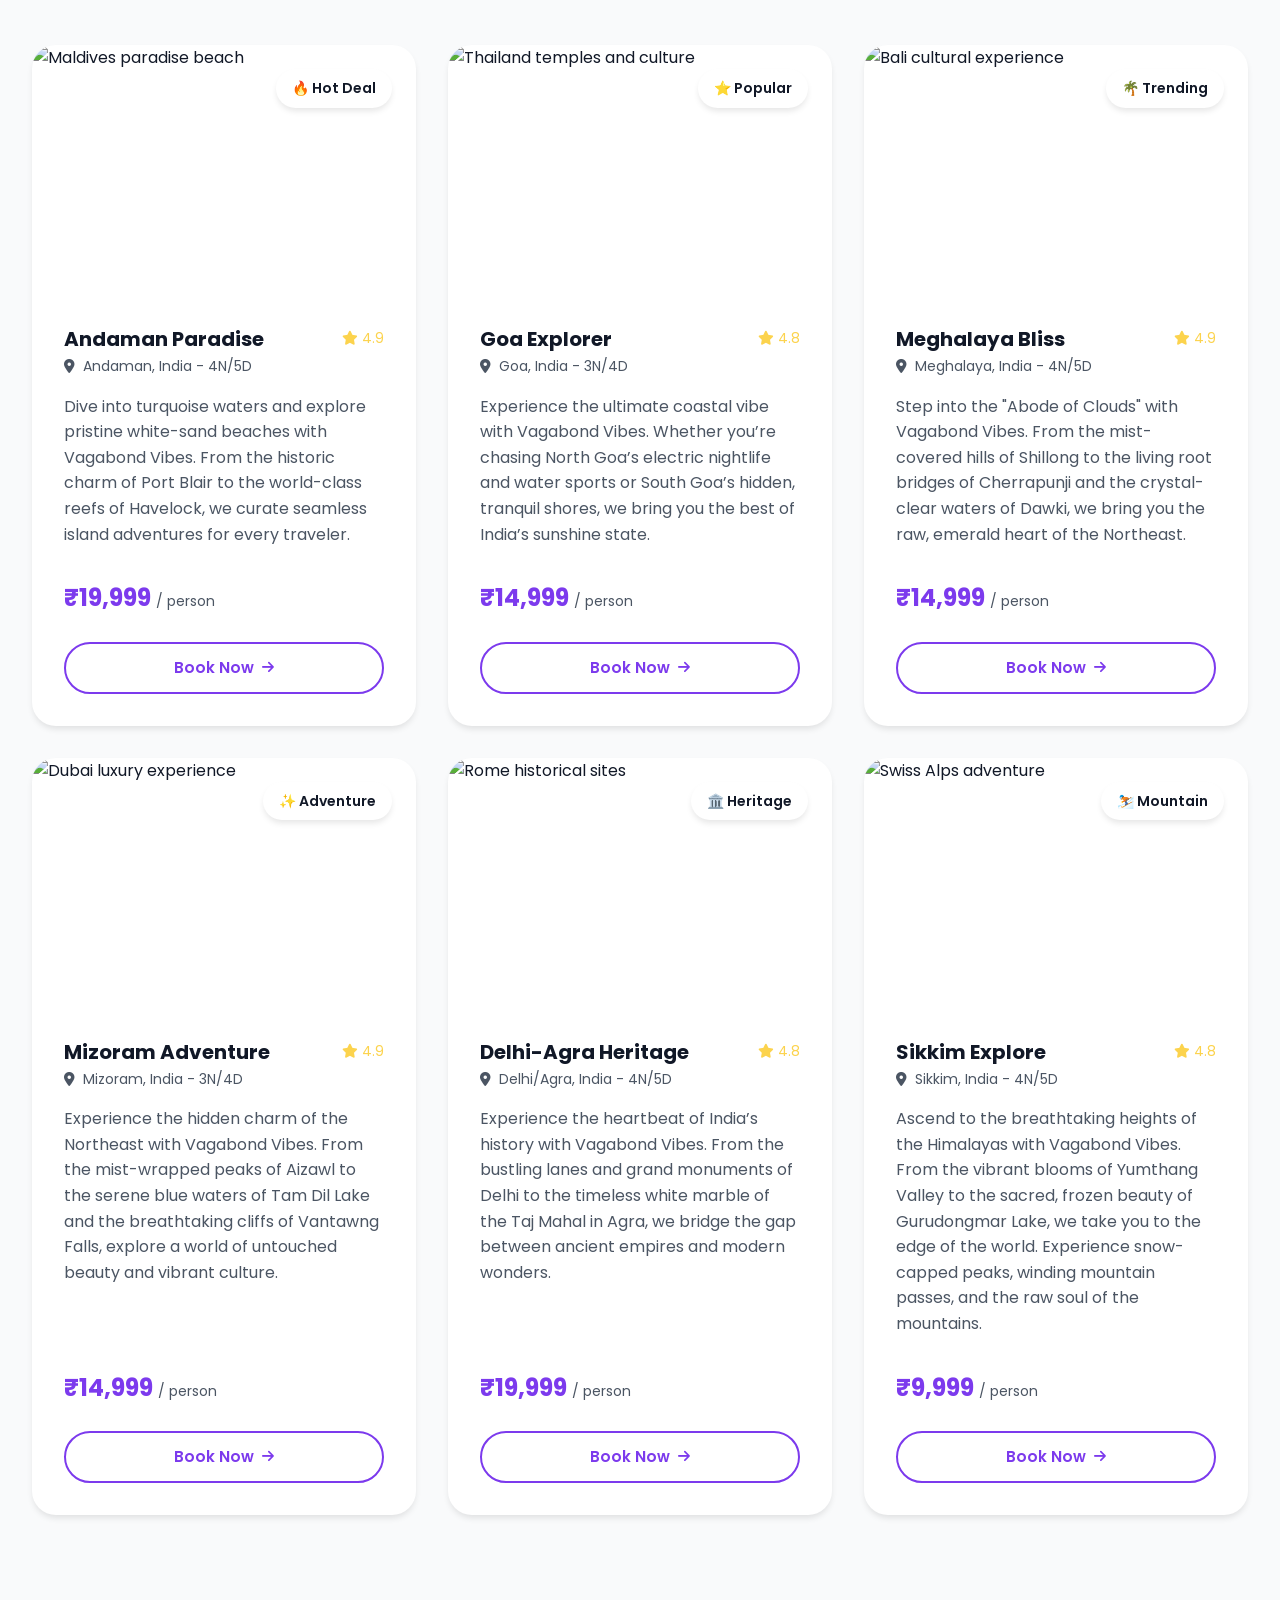
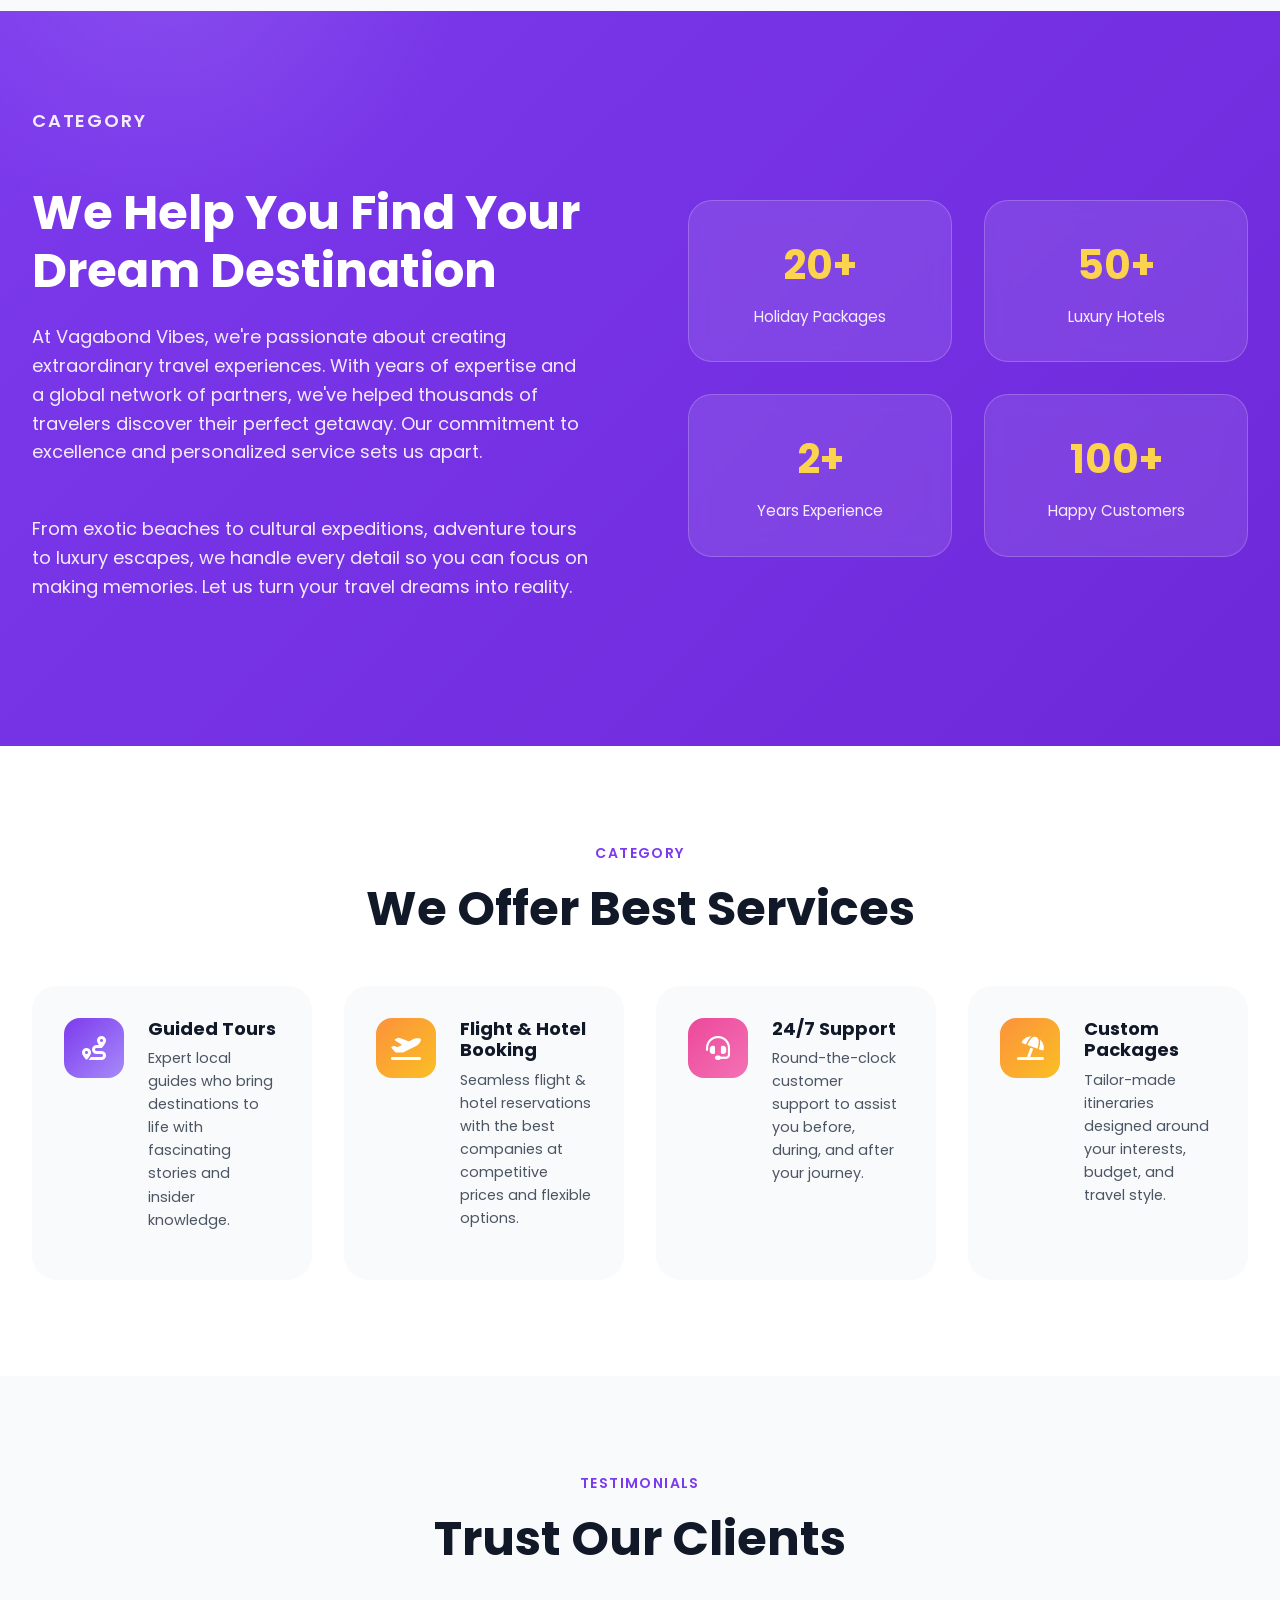
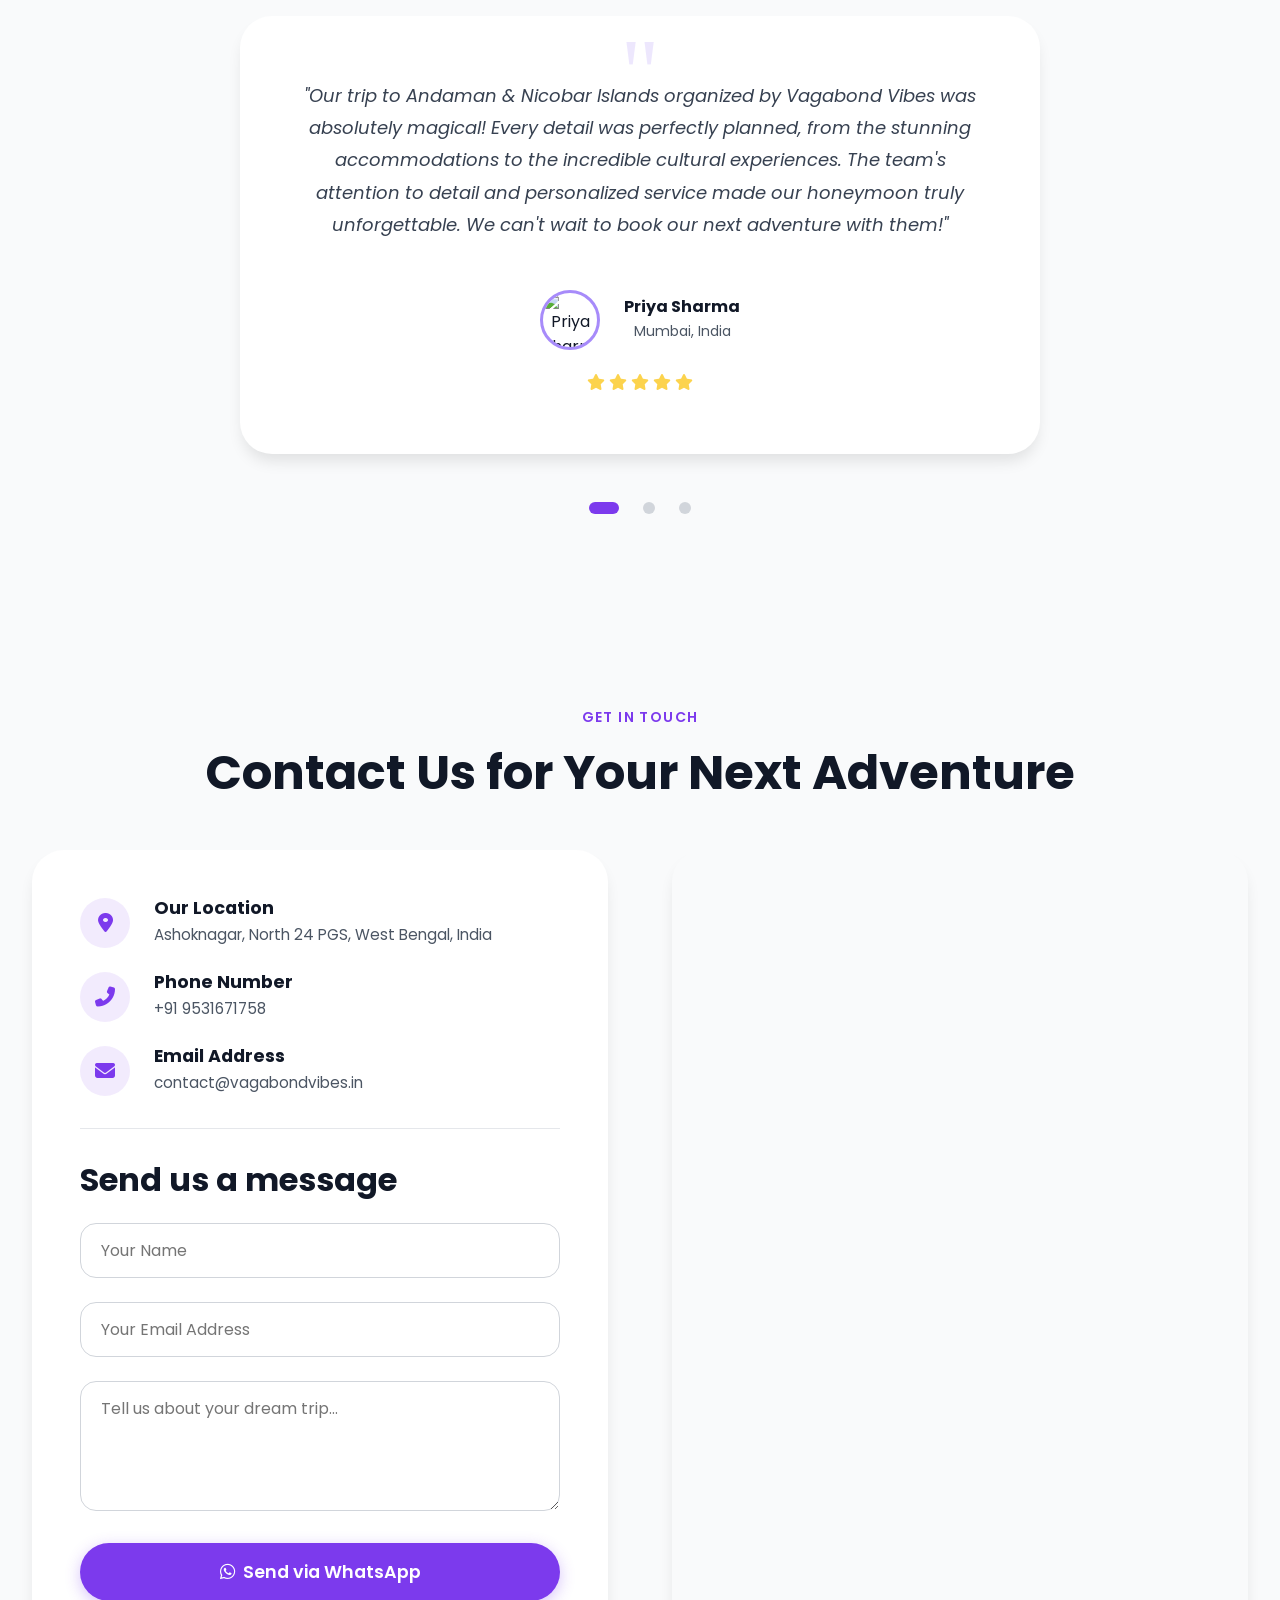
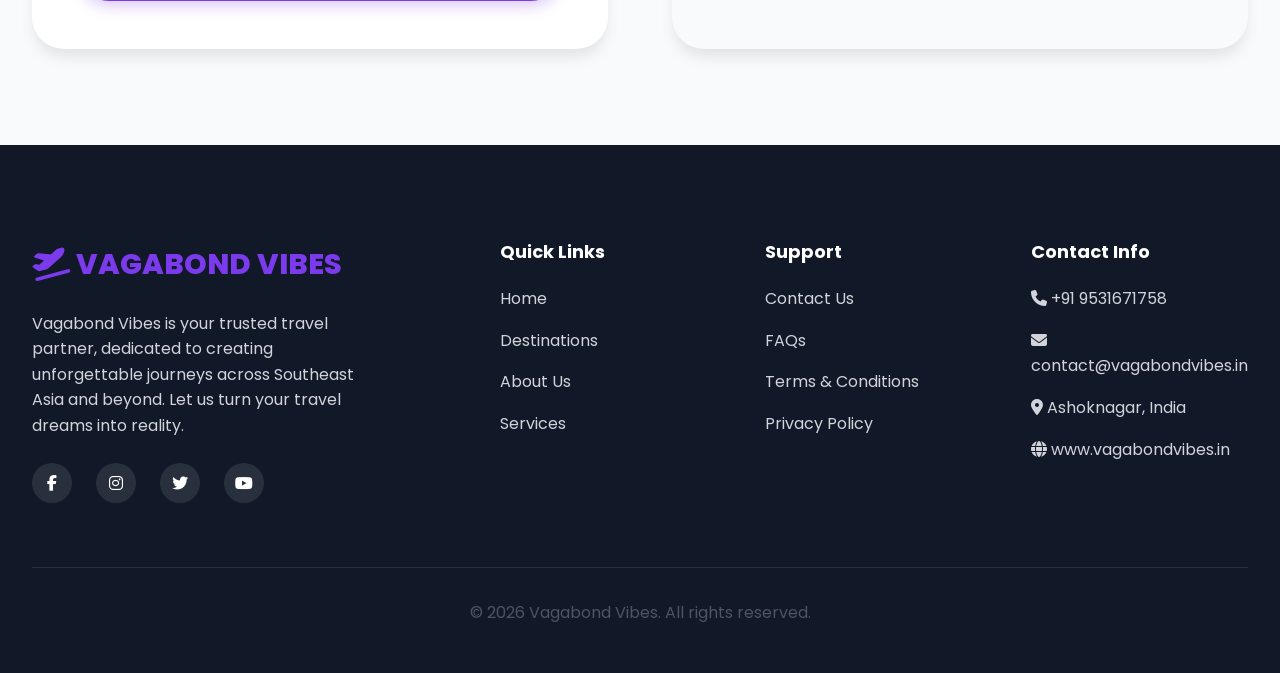
==== commit ee4a9b87: "Update index.html Signed-off-by: mrtapasdas <70434907+mrtapasdas@users.noreply.github.com>" ====
--- a/index.html
+++ b/index.html
@@ -65,7 +65,6 @@
         "priceRange": "$$"
     }
     </script>
-<script src="https://sites.super.myninja.ai/_assets/ninja-daytona-script.js"></script>
 </head>
 <body>
 <header class="header" id="header">
--- a/css/styles.css
+++ b/css/styles.css
@@ -245,20 +245,20 @@
     display: flex;
     align-items: center;
     justify-content: space-between;
-    padding: 1rem 0;
+    height: 80px; /* Fixed height for perfect mobile/desktop balance */
+    padding: 0;
 }
 
 .logo {
     display: flex;
     align-items: center;
     gap: var(--spacing-sm);
-    font-size: 1.5rem;
     font-weight: 700;
     color: white;
 }
 
 .logo img {
-    height: 30px;
+    height: 35px;
     width: auto;
 }
 
@@ -303,14 +303,14 @@
 
 .mobile-only-item {
     display: none; /* Hidden on desktop by default */
-    margin-top: var(--spacing-lg);
+    margin-top: var(--spacing-md);
     width: 100%;
 }
 
 .mobile-menu-toggle {
     display: none;
     flex-direction: column;
-    gap: 5px;
+    gap: 6px;
     background: transparent;
     padding: 0.5rem;
 }
@@ -1005,14 +1005,14 @@
     font-weight: 600;
     cursor: pointer;
     transition: all var(--transition-base);
-    box-shadow: 0 4px 15px rgba(37, 211, 102, 0.3);
+    box-shadow: 0 4px 15px rgba(124, 58, 237, 0.3);
     margin-top: auto;
 }
 
 .btn-whatsapp:hover {
     background: #6D28D9;
     transform: translateY(-2px);
-    box-shadow: 0 6px 20px rgba(37, 211, 102, 0.4);
+    box-shadow: 0 6px 20px rgba(124, 58, 237, 0.4);
     color: white;
 }
 
@@ -1113,7 +1113,7 @@
    Text Logo Styles
    =================================== */
 .text-logo {
-    font-size: 1.5rem;
+    font-size: 1.6rem;
     font-weight: 800;
     color: var(--brand-navy);
     display: flex;
@@ -1130,7 +1130,7 @@
 
 .text-logo i {
     color: var(--accent-orange);
-    font-size: 1.8rem;
+    font-size: 1.9rem;
     transform: rotate(-15deg);
 }
 
@@ -1251,19 +1251,20 @@
     
     .mobile-only-item {
         display: block;
+        margin-top: var(--spacing-sm);
     }
     
     .nav-menu {
         position: fixed;
-        top: 68px; /* Adjusted dynamically for exact height */
+        top: 80px; /* Exactly matches the fixed height of the .nav header */
         left: -100%;
         width: 100%;
-        height: calc(100vh - 68px); /* Height spans the remaining window space */
+        height: calc(100vh - 80px); /* Fill the rest of the screen */
         background: var(--white);
         flex-direction: column;
         justify-content: flex-start;
         align-items: center;
-        padding: var(--spacing-2xl) var(--spacing-xl);
+        padding: var(--spacing-md) var(--spacing-xl); /* Removed large top gap */
         box-shadow: var(--shadow-xl);
         transition: left 0.4s cubic-bezier(0.4, 0, 0.2, 1);
         z-index: 999;
@@ -1277,11 +1278,12 @@
     .nav-menu li {
         width: 100%;
         text-align: center;
-        margin-bottom: var(--spacing-md);
+        margin-bottom: var(--spacing-sm); /* Tightened gap between links */
     }
 
     .nav-link {
-        font-size: 1.25rem;
+        font-size: 1.4rem; /* Larger font to balance with hero */
+        font-weight: 600;
         display: inline-block;
         padding: 0.5rem 0;
     }
@@ -1289,19 +1291,24 @@
     .mobile-menu-toggle {
         display: flex;
         z-index: 1001;
-    }
-    
-    /* Fixed X Animation coordinates */
+        padding: 0.5rem; /* Larger touch target */
+        gap: 6px; /* Space between hamburger lines */
+    }
+    
+    .mobile-menu-toggle span {
+        width: 32px; /* Bigger Hamburger */
+        height: 3px;
+    }
+
+    /* Fixed X Animation coordinates for the larger hamburger */
     .mobile-menu-toggle.active span:nth-child(1) {
-        transform: rotate(45deg) translate(6px, 6px);
-    }
-    
+        transform: rotate(45deg) translate(7px, 7px);
+    }
     .mobile-menu-toggle.active span:nth-child(2) {
         opacity: 0;
     }
-    
     .mobile-menu-toggle.active span:nth-child(3) {
-        transform: rotate(-45deg) translate(6px, -6px);
+        transform: rotate(-45deg) translate(6px, -5px);
     }
     
     .hero-actions {
@@ -1350,12 +1357,13 @@
         padding: var(--spacing-2xl) 0;
     }
     
-    .logo img {
-        height: 35px; /* Scaled down slightly to fit small screens */
+    /* FIX: Force the hero section to keep enough top padding to clear the header */
+    .hero {
+        padding-top: 120px; 
     }
     
     .text-logo { 
-        font-size: 1.2rem; 
+        font-size: 1.4rem; /* Balance out large hero text on small screens */
     }
     
     .btn {
@@ -1363,10 +1371,14 @@
         font-size: 0.9rem;
     }
     
-    /* Auto adjust menu height for extra small mobile */
     .nav-menu {
-        top: 60px;
-        height: calc(100vh - 60px);
+        top: 80px; /* Always matching .nav height */
+        height: calc(100vh - 80px);
+        padding: var(--spacing-sm) var(--spacing-lg); /* Even tighter top gap on phones */
+    }
+
+    .nav-link {
+        font-size: 1.3rem; 
     }
 }
 
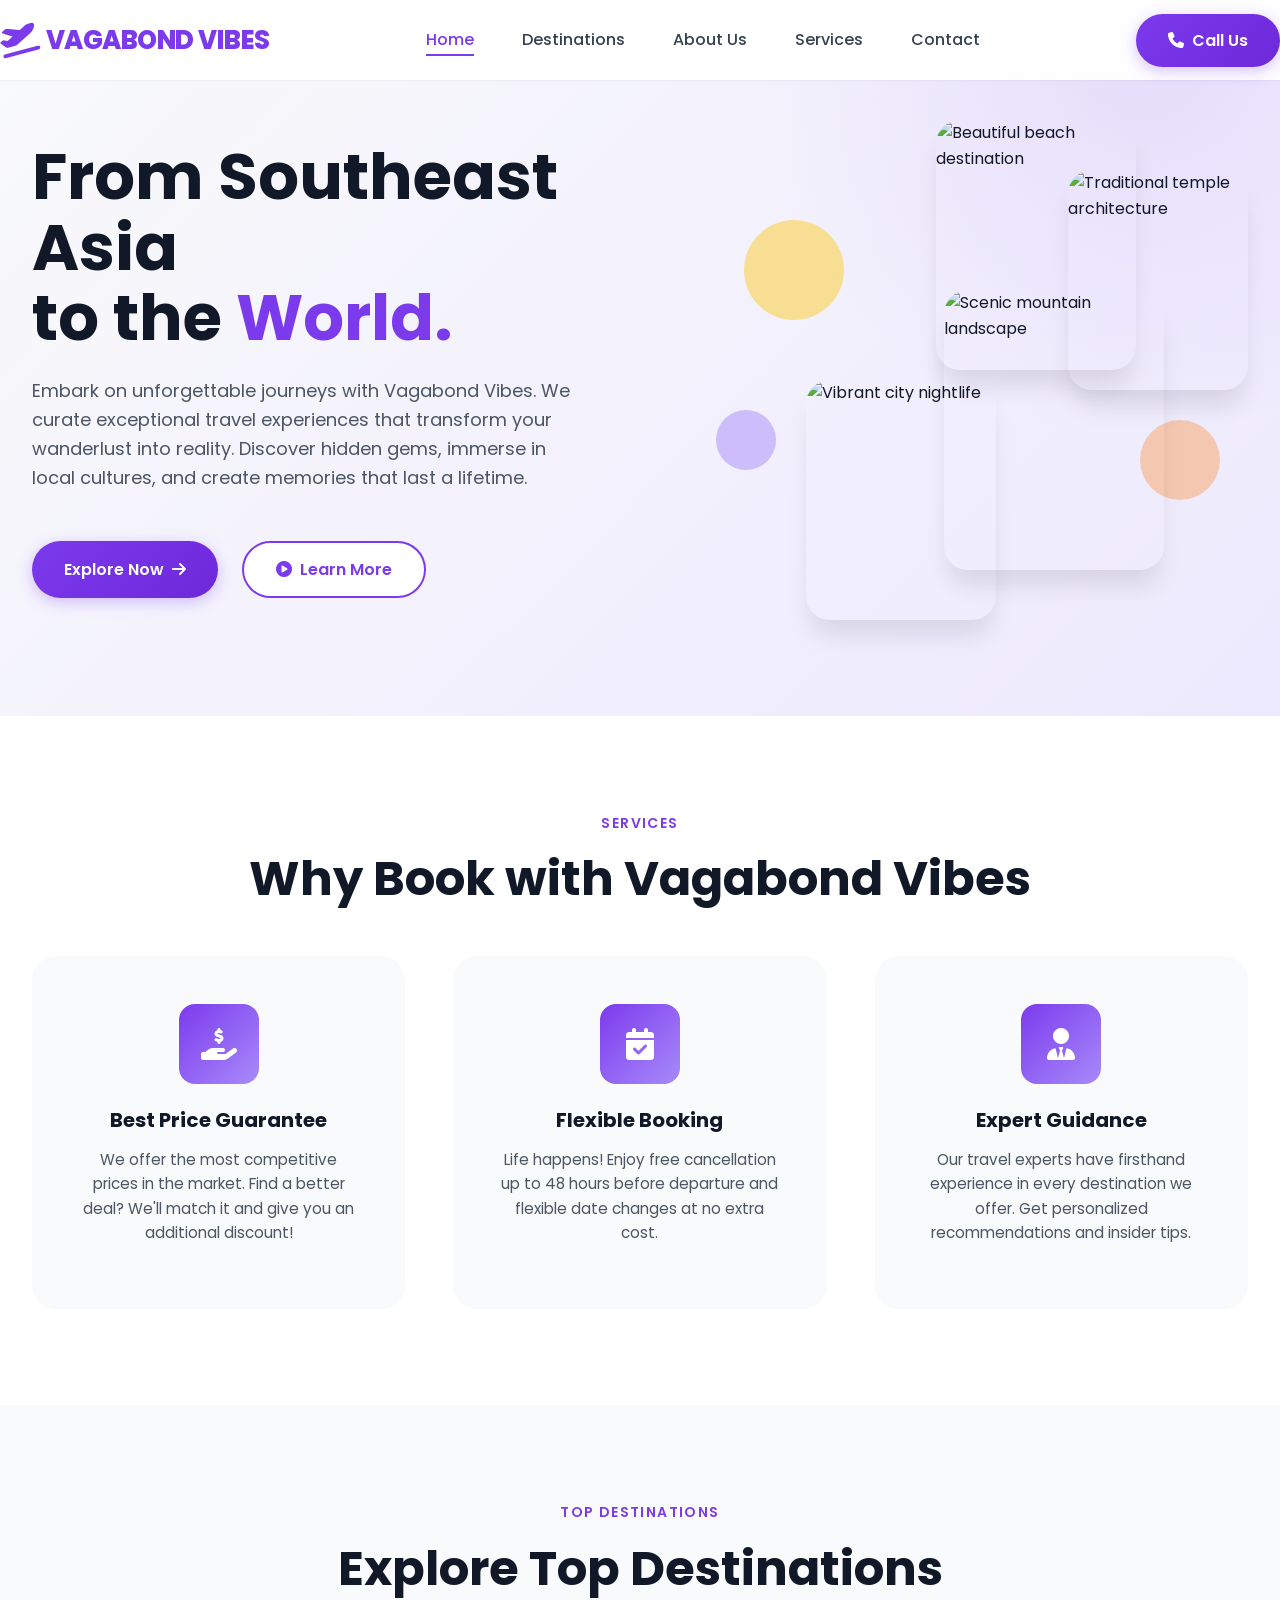
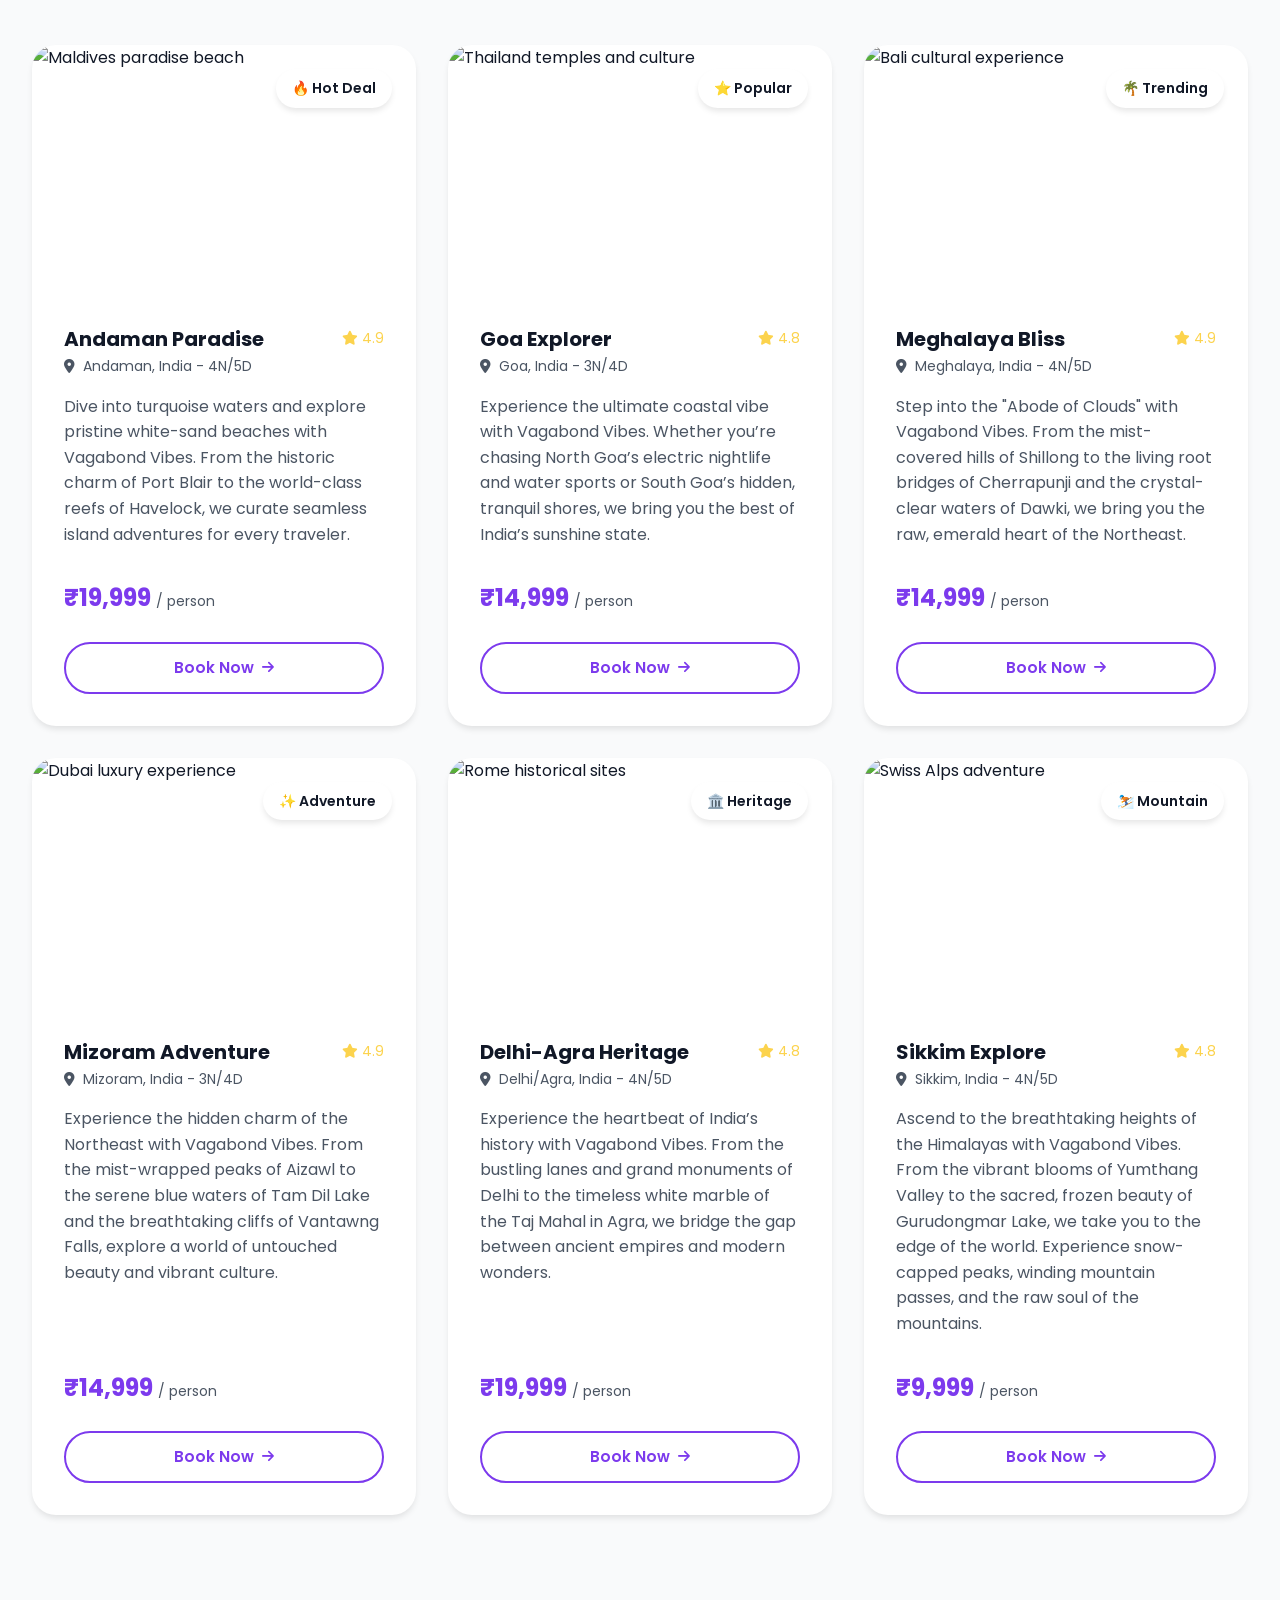
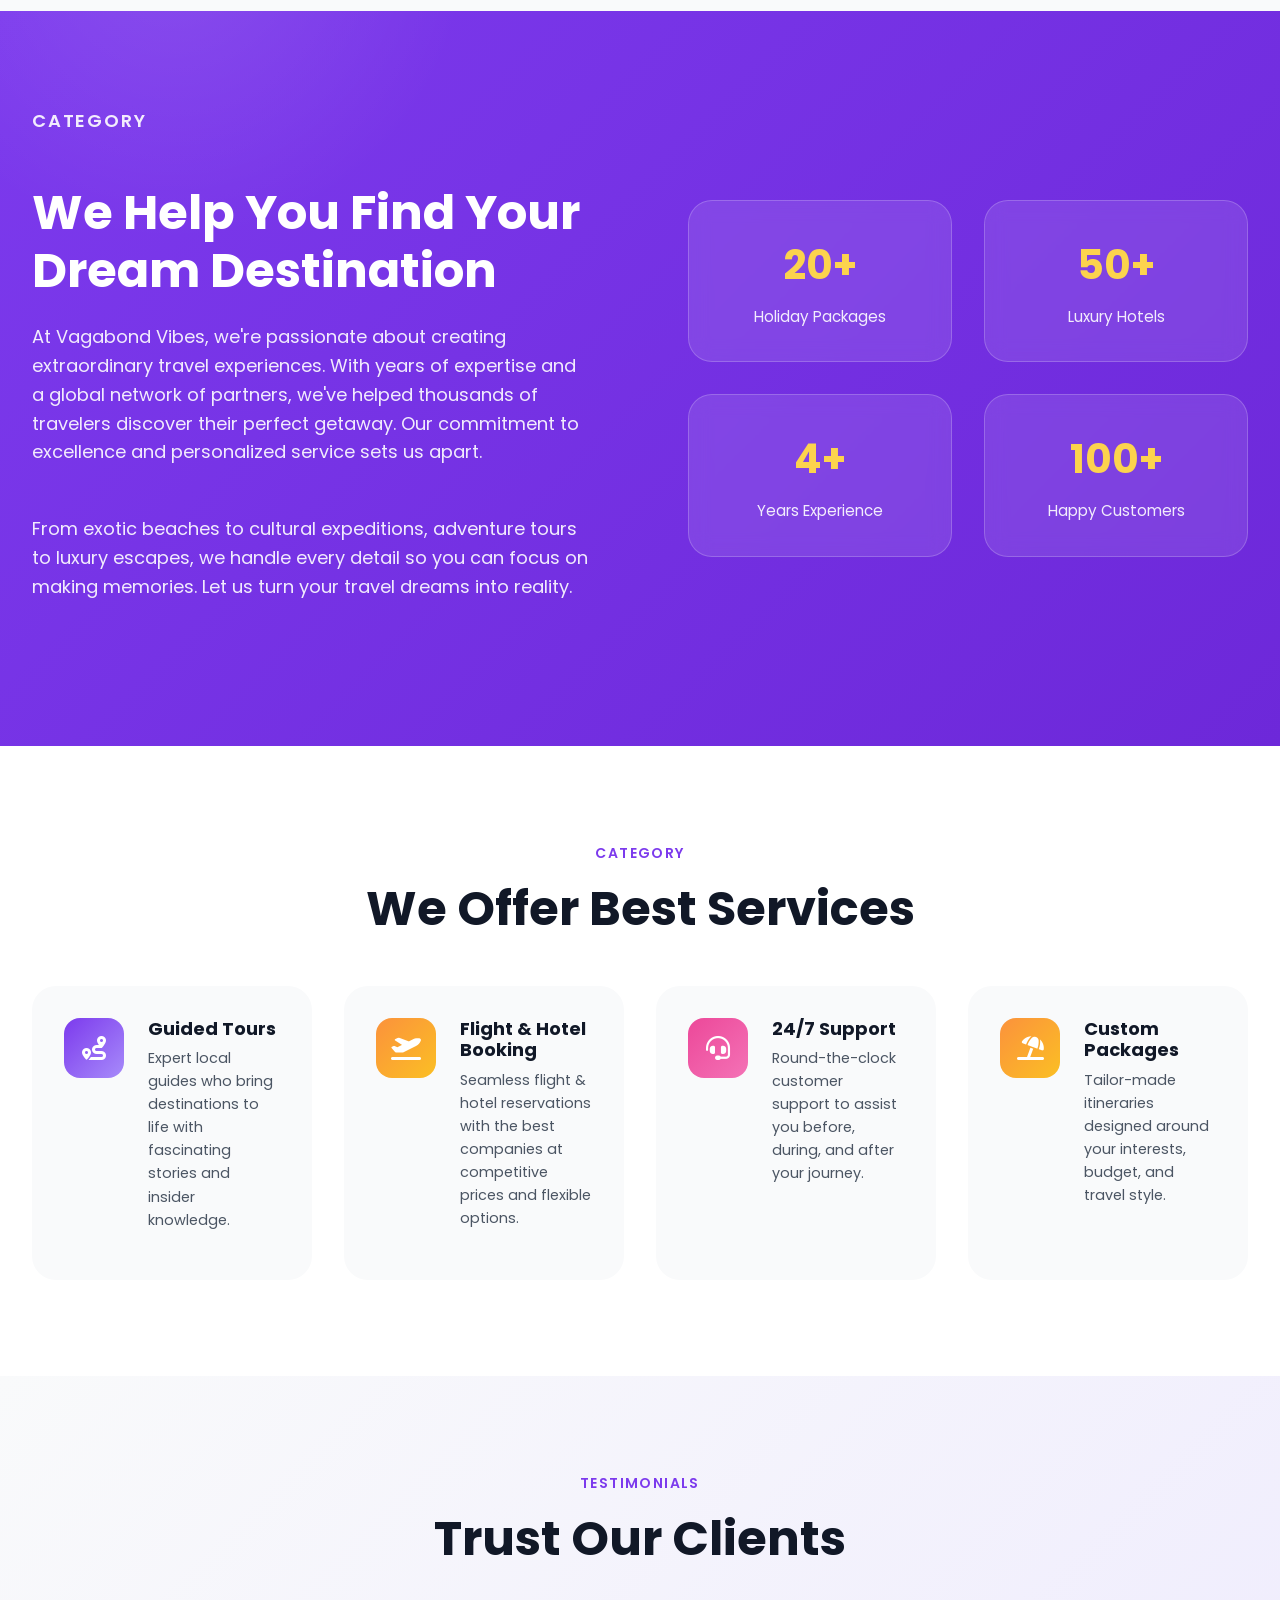
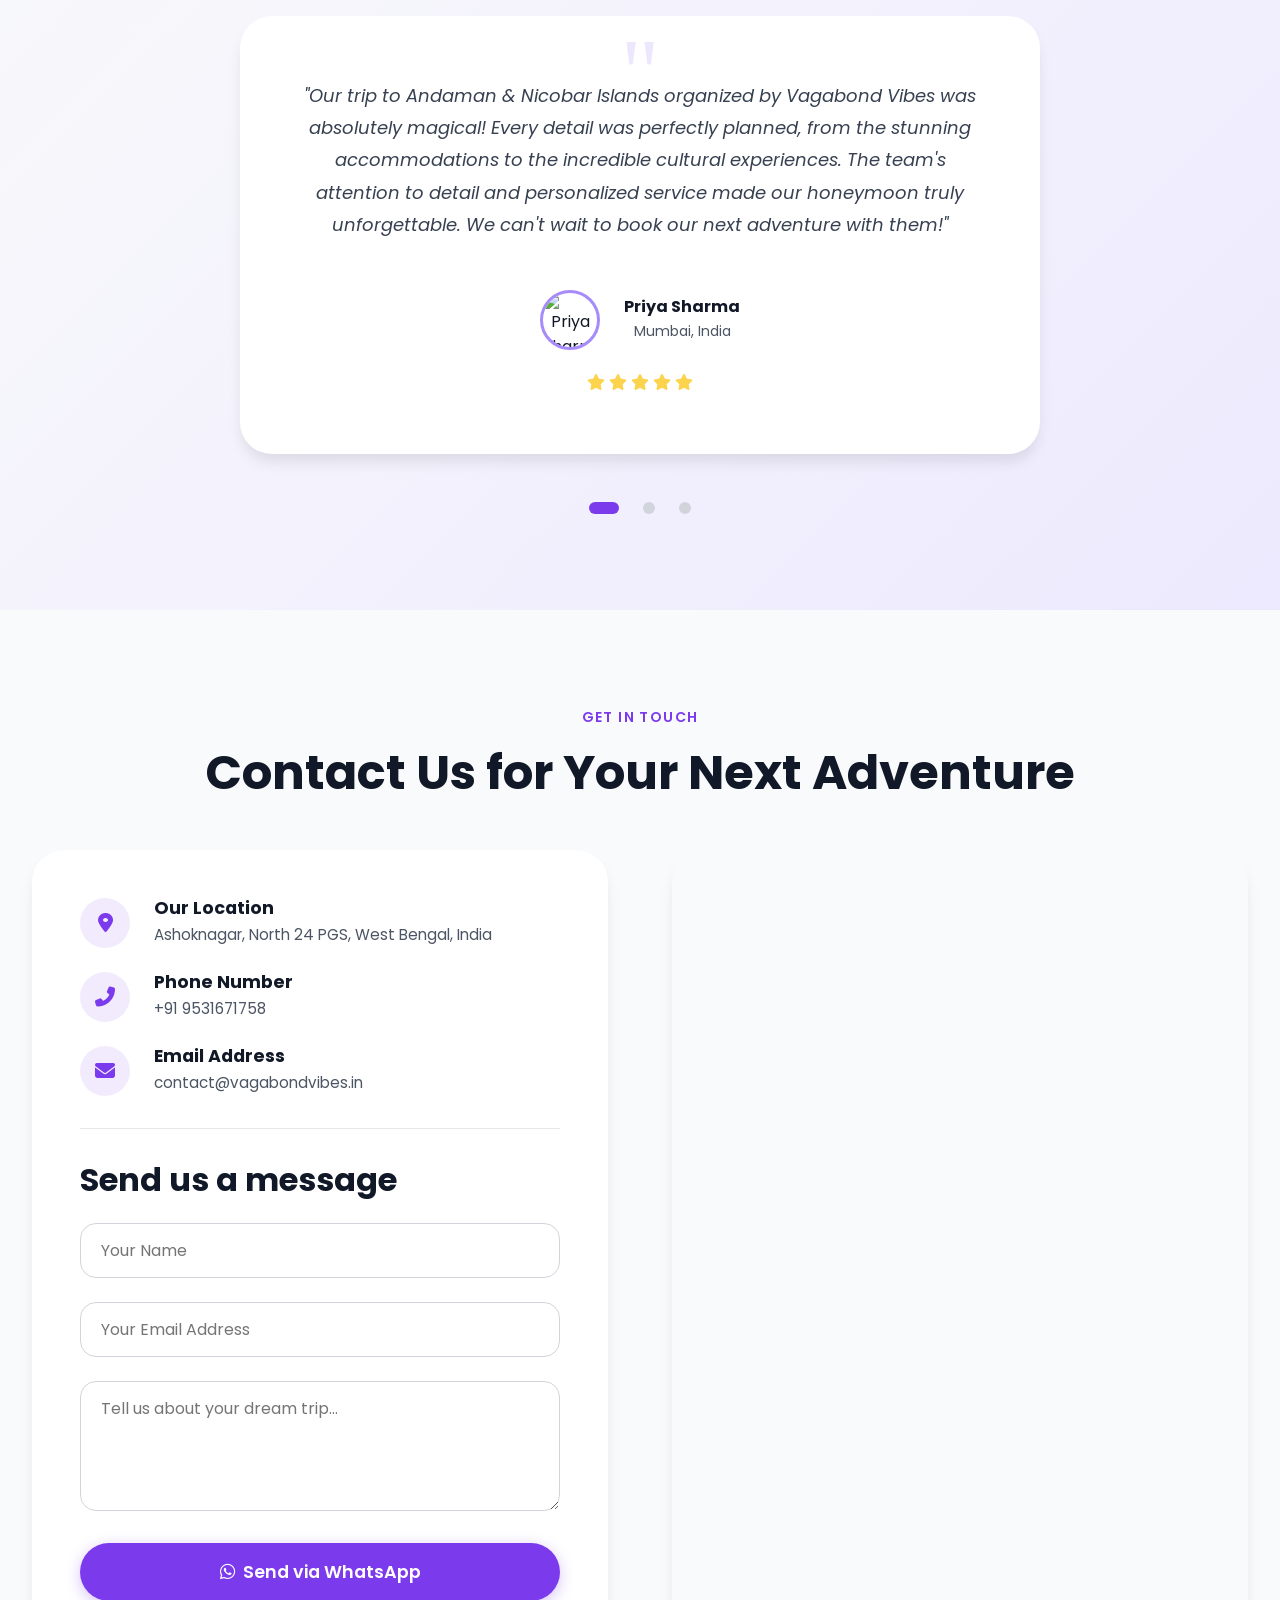
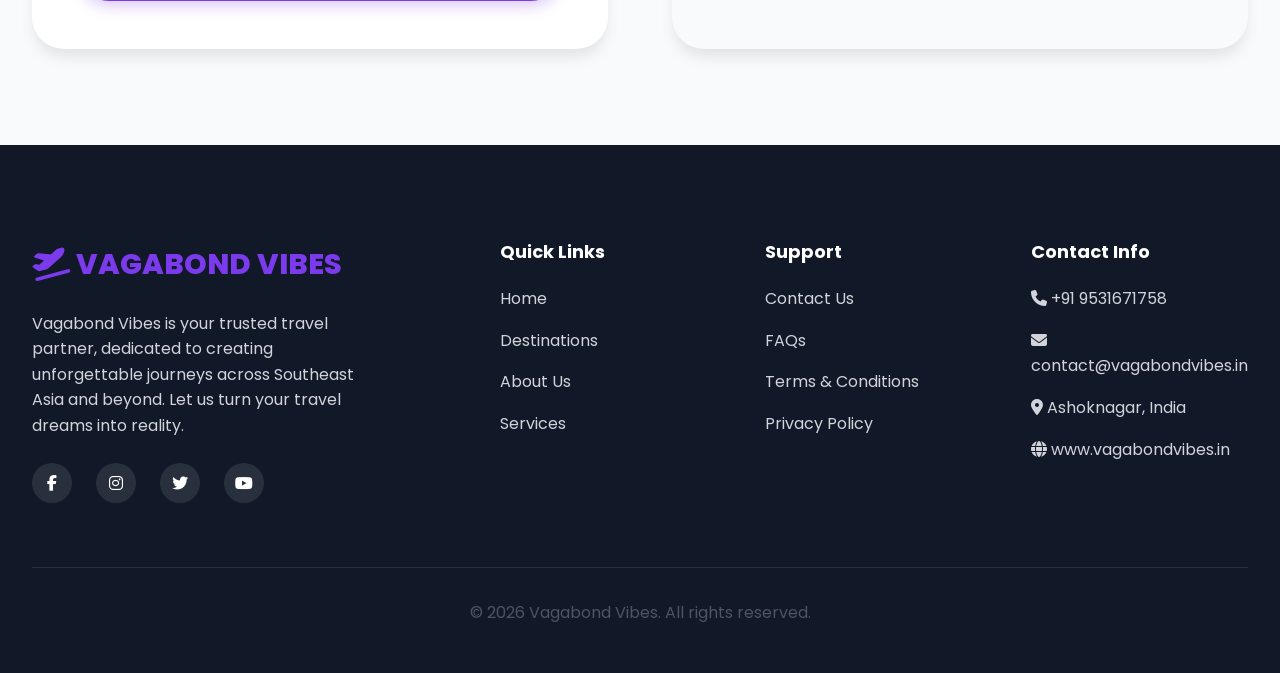
==== commit e8d8f4bc: "Update index.html Signed-off-by: mrtapasdas <70434907+mrtapasdas@users.noreply.github.com>" ====
--- a/index.html
+++ b/index.html
@@ -382,7 +382,7 @@
                         <div class="stat-label">Luxury Hotels</div>
                     </div>
                     <div class="stat-card">
-                        <div class="stat-number">2+</div>
+                        <div class="stat-number">4+</div>
                         <div class="stat-label">Years Experience</div>
                     </div>
                     <div class="stat-card">
--- a/css/styles.css
+++ b/css/styles.css
@@ -790,7 +790,7 @@
    =================================== */
 
 .testimonials {
-    background: var(--gray-50);
+    background: linear-gradient(135deg, #F9FAFB 0%, #EDE9FE 100%);
 }
 
 .testimonials-container {
